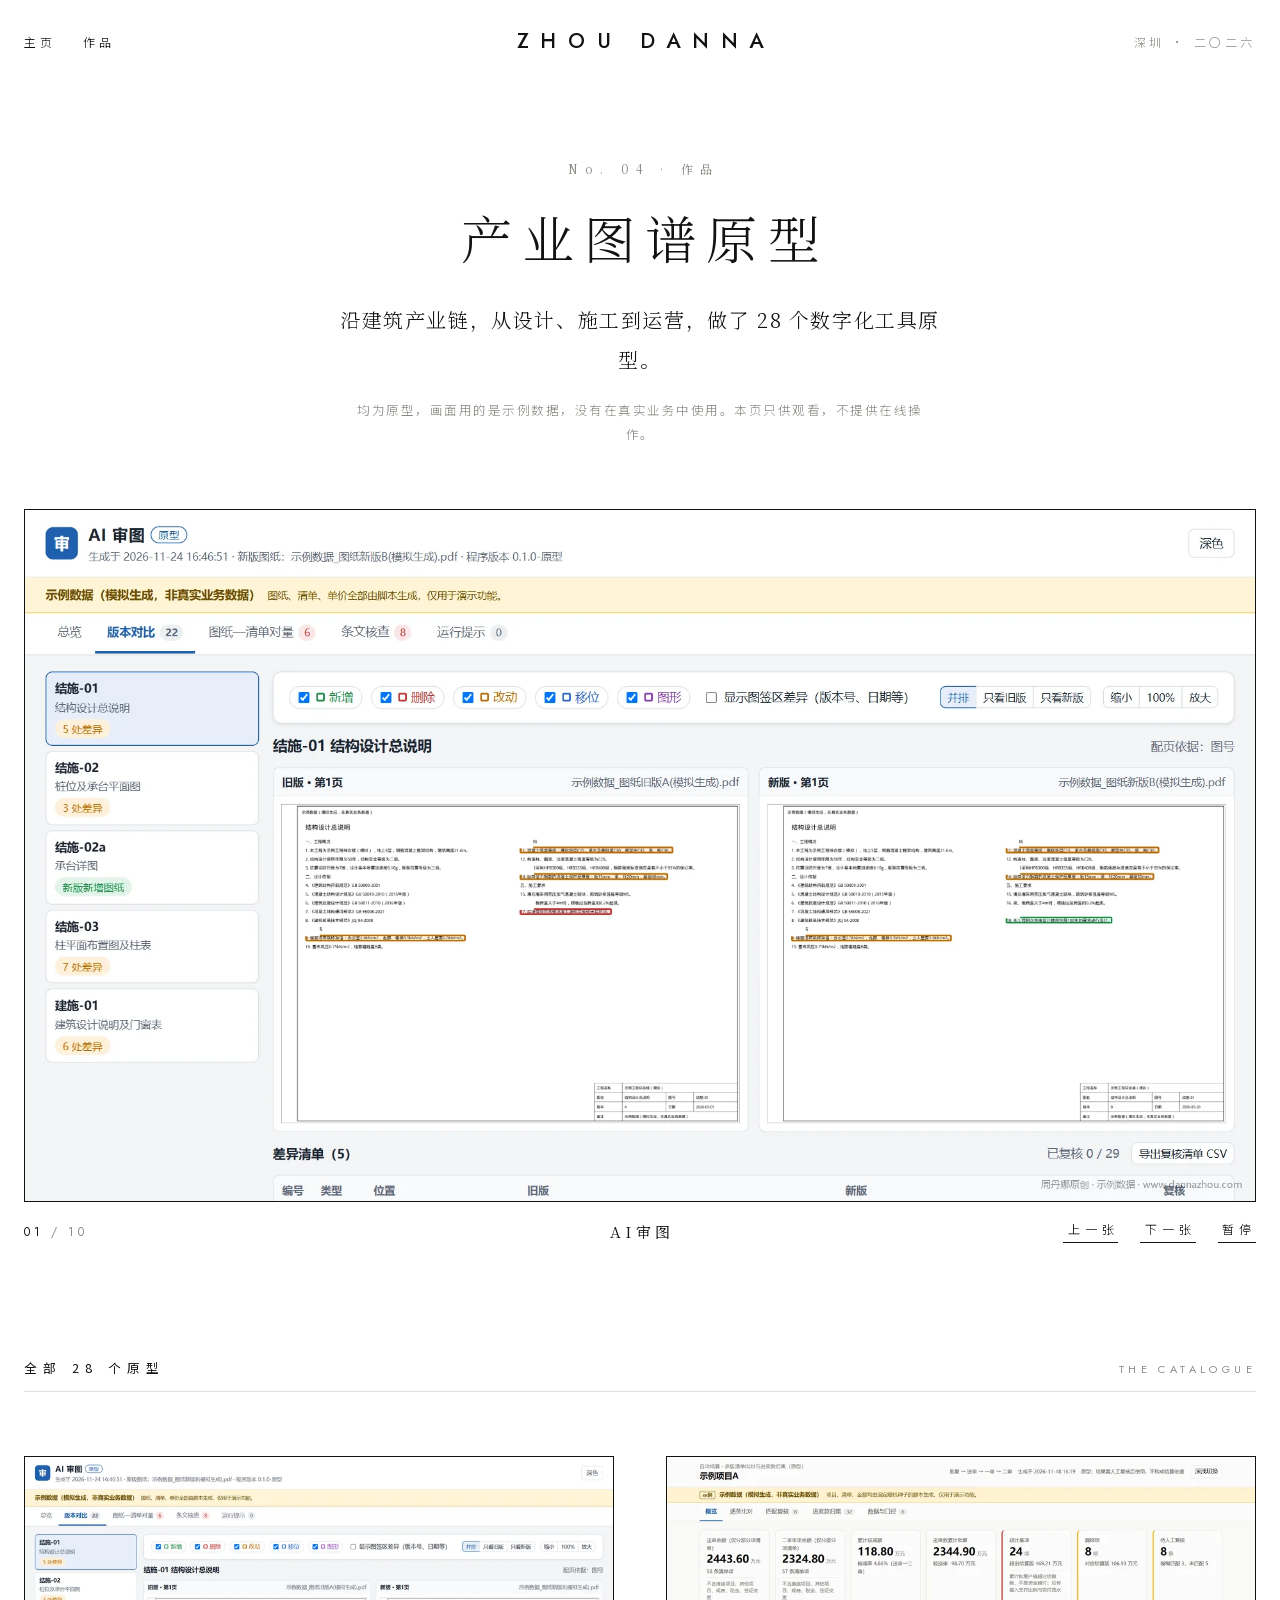
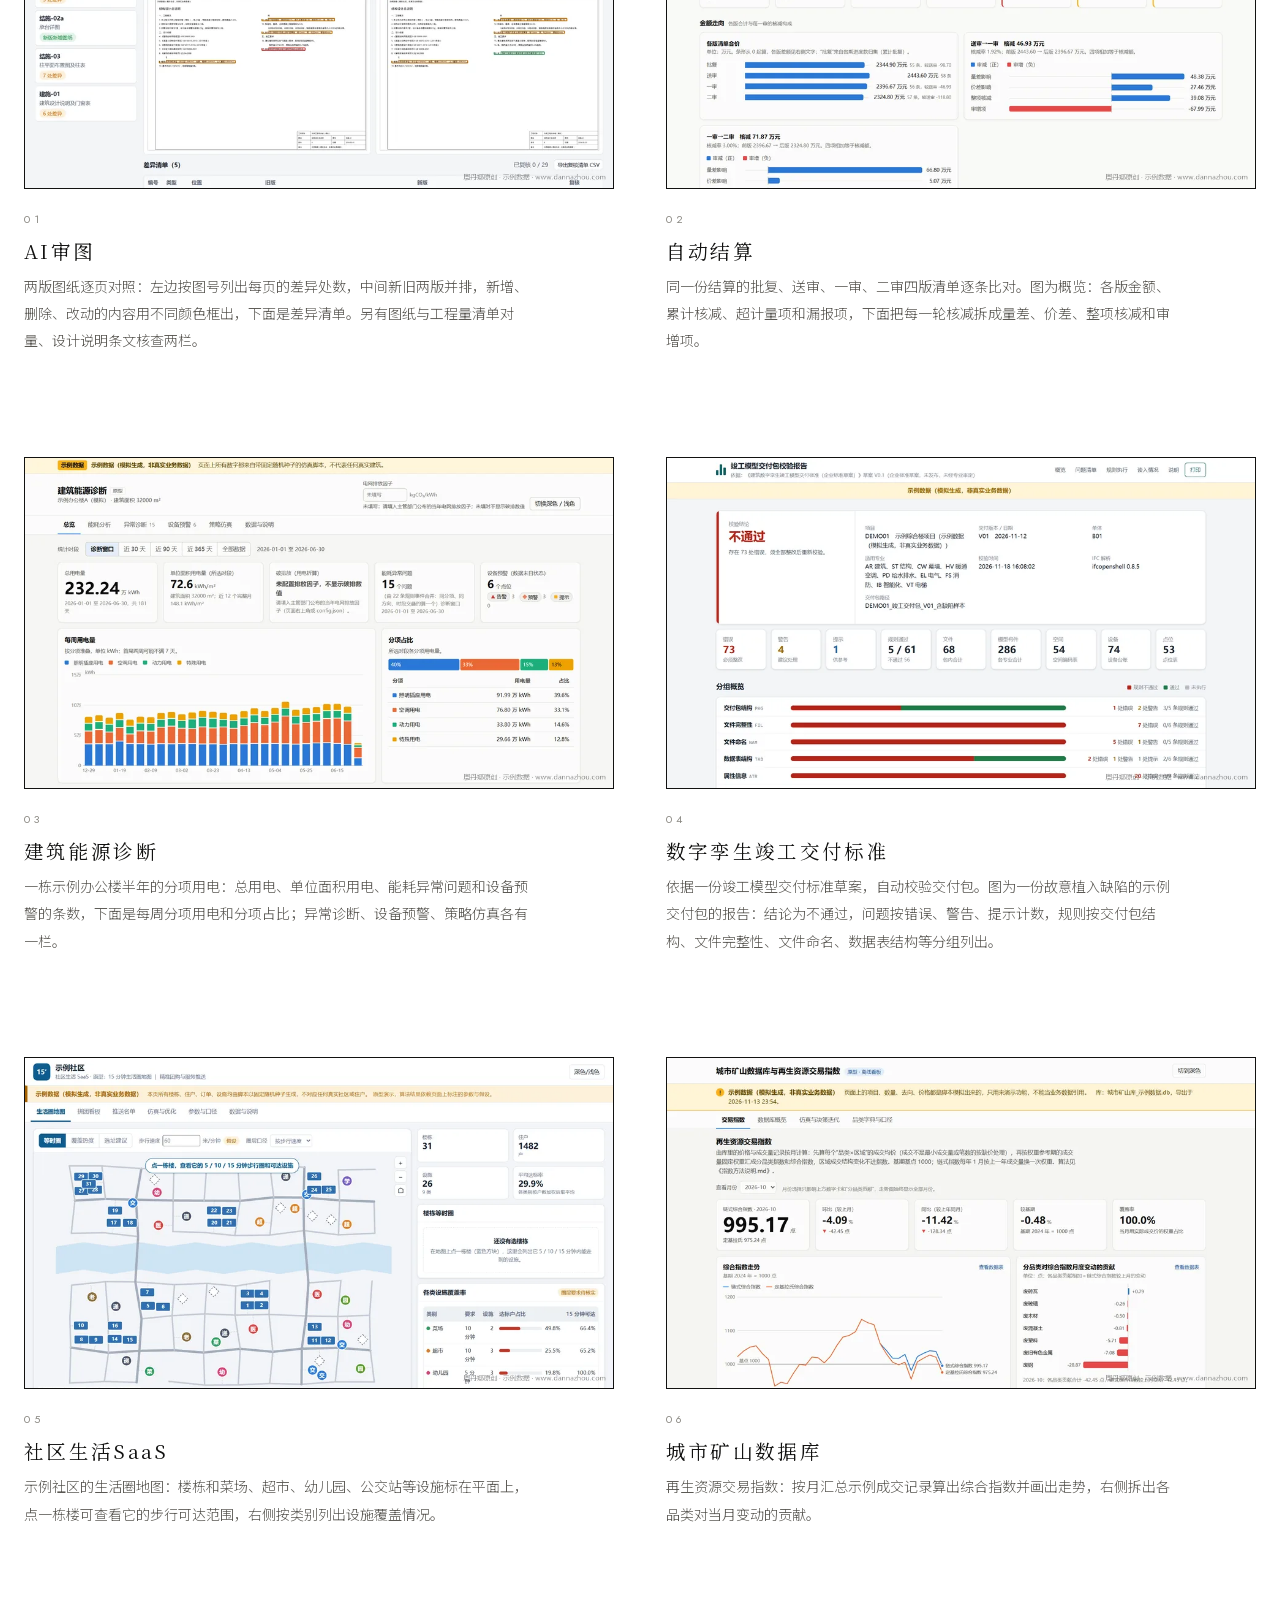
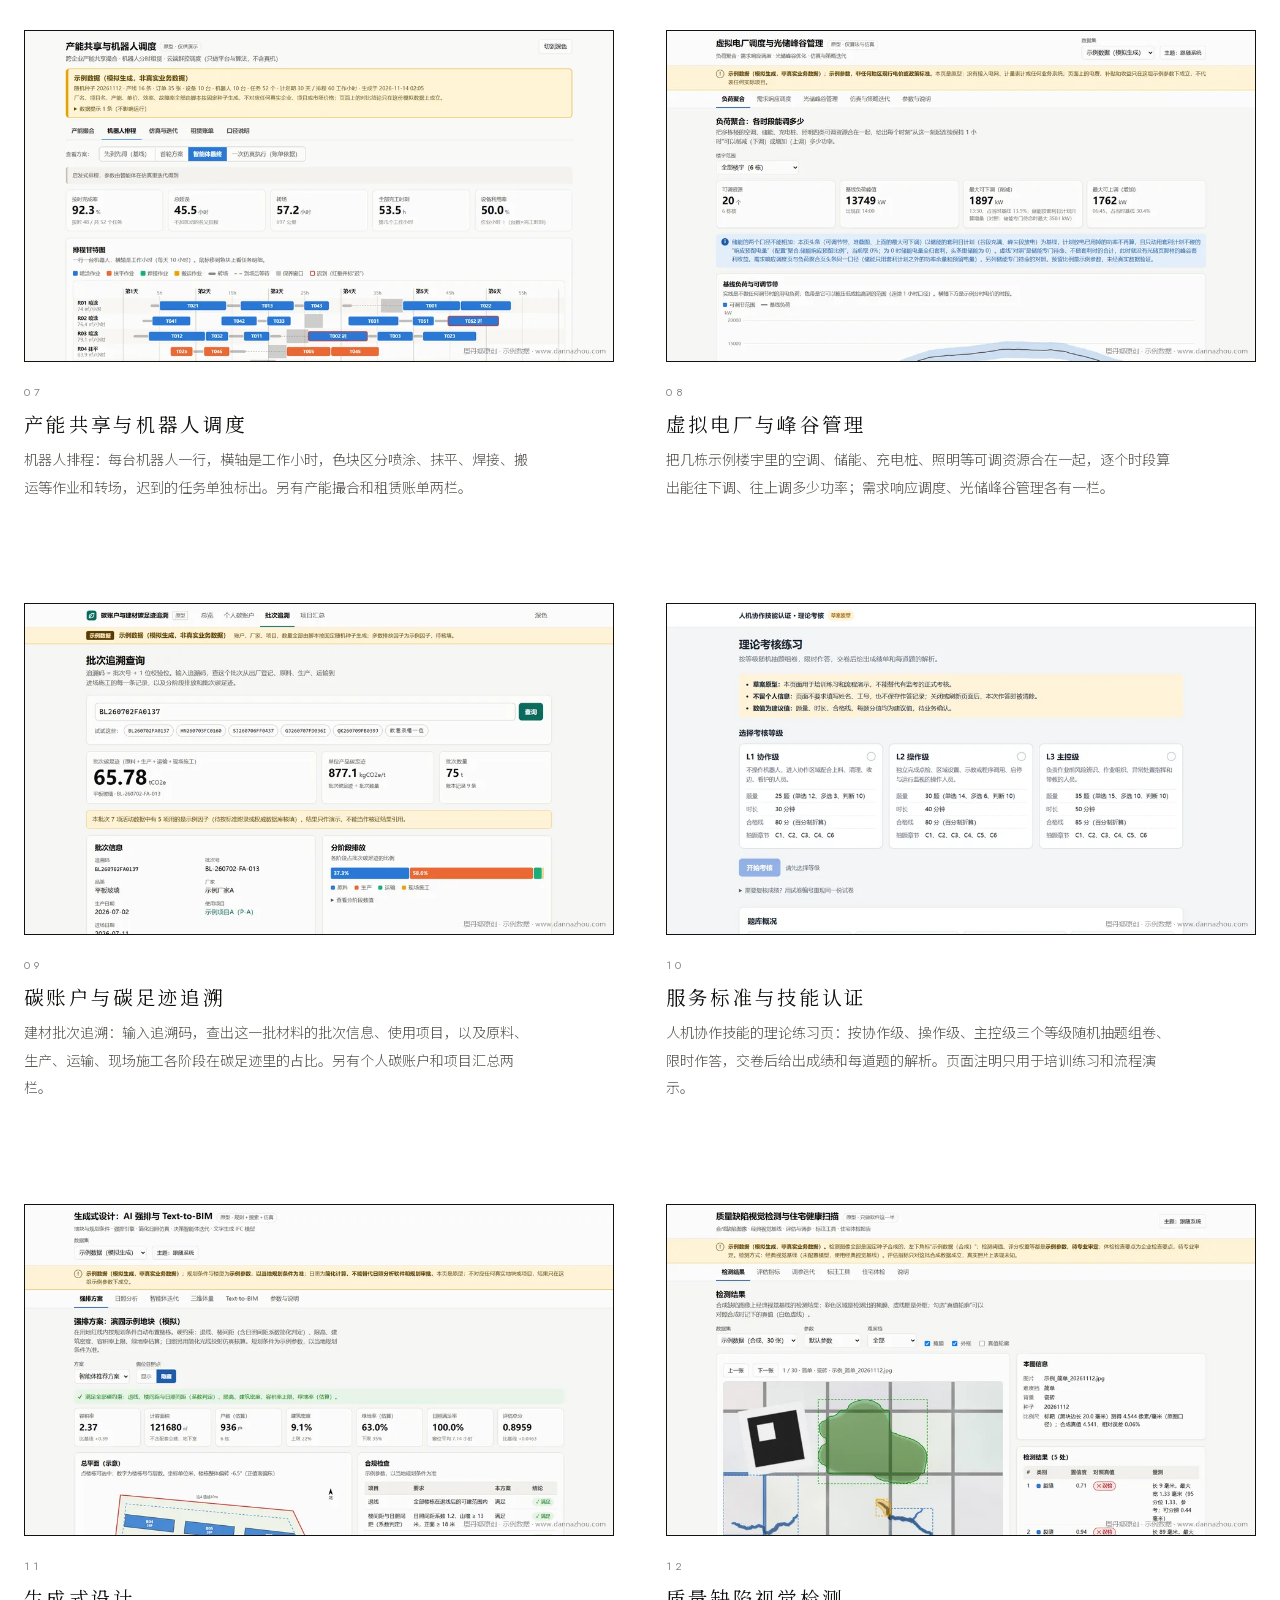
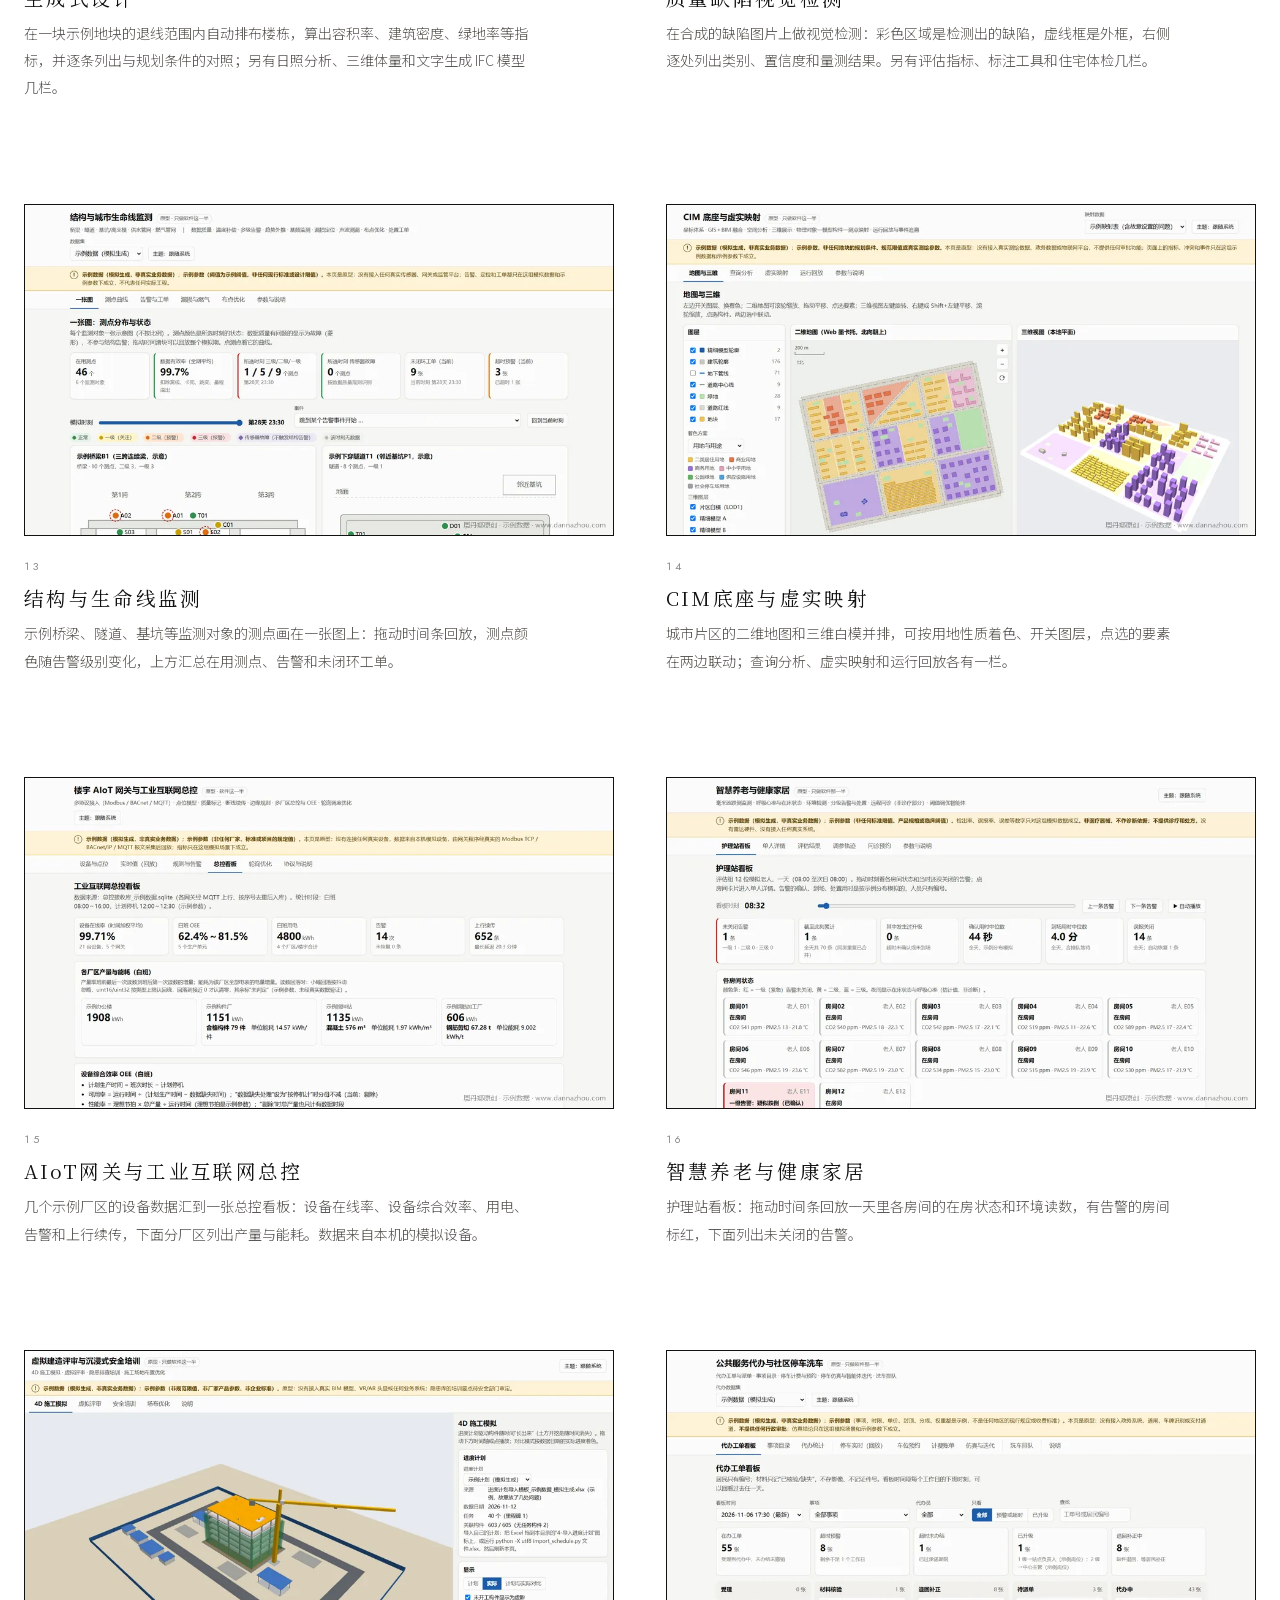
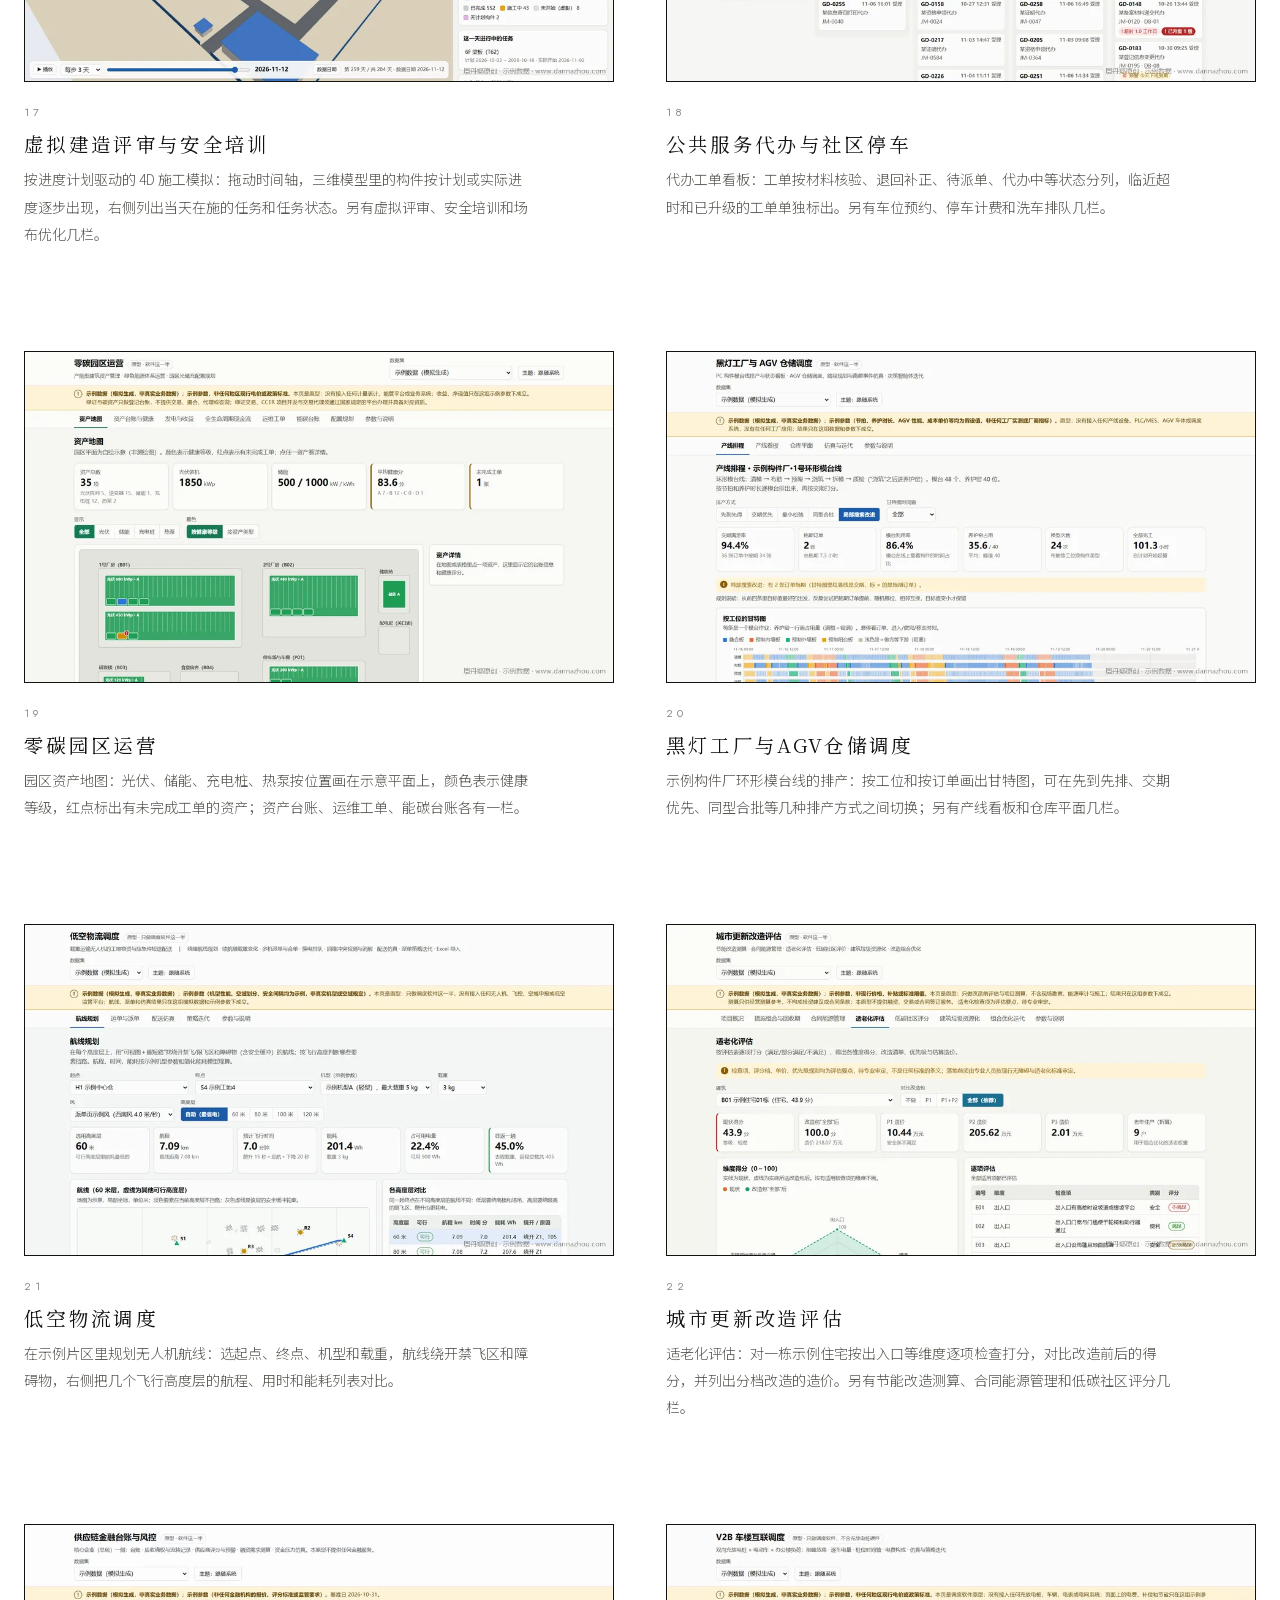
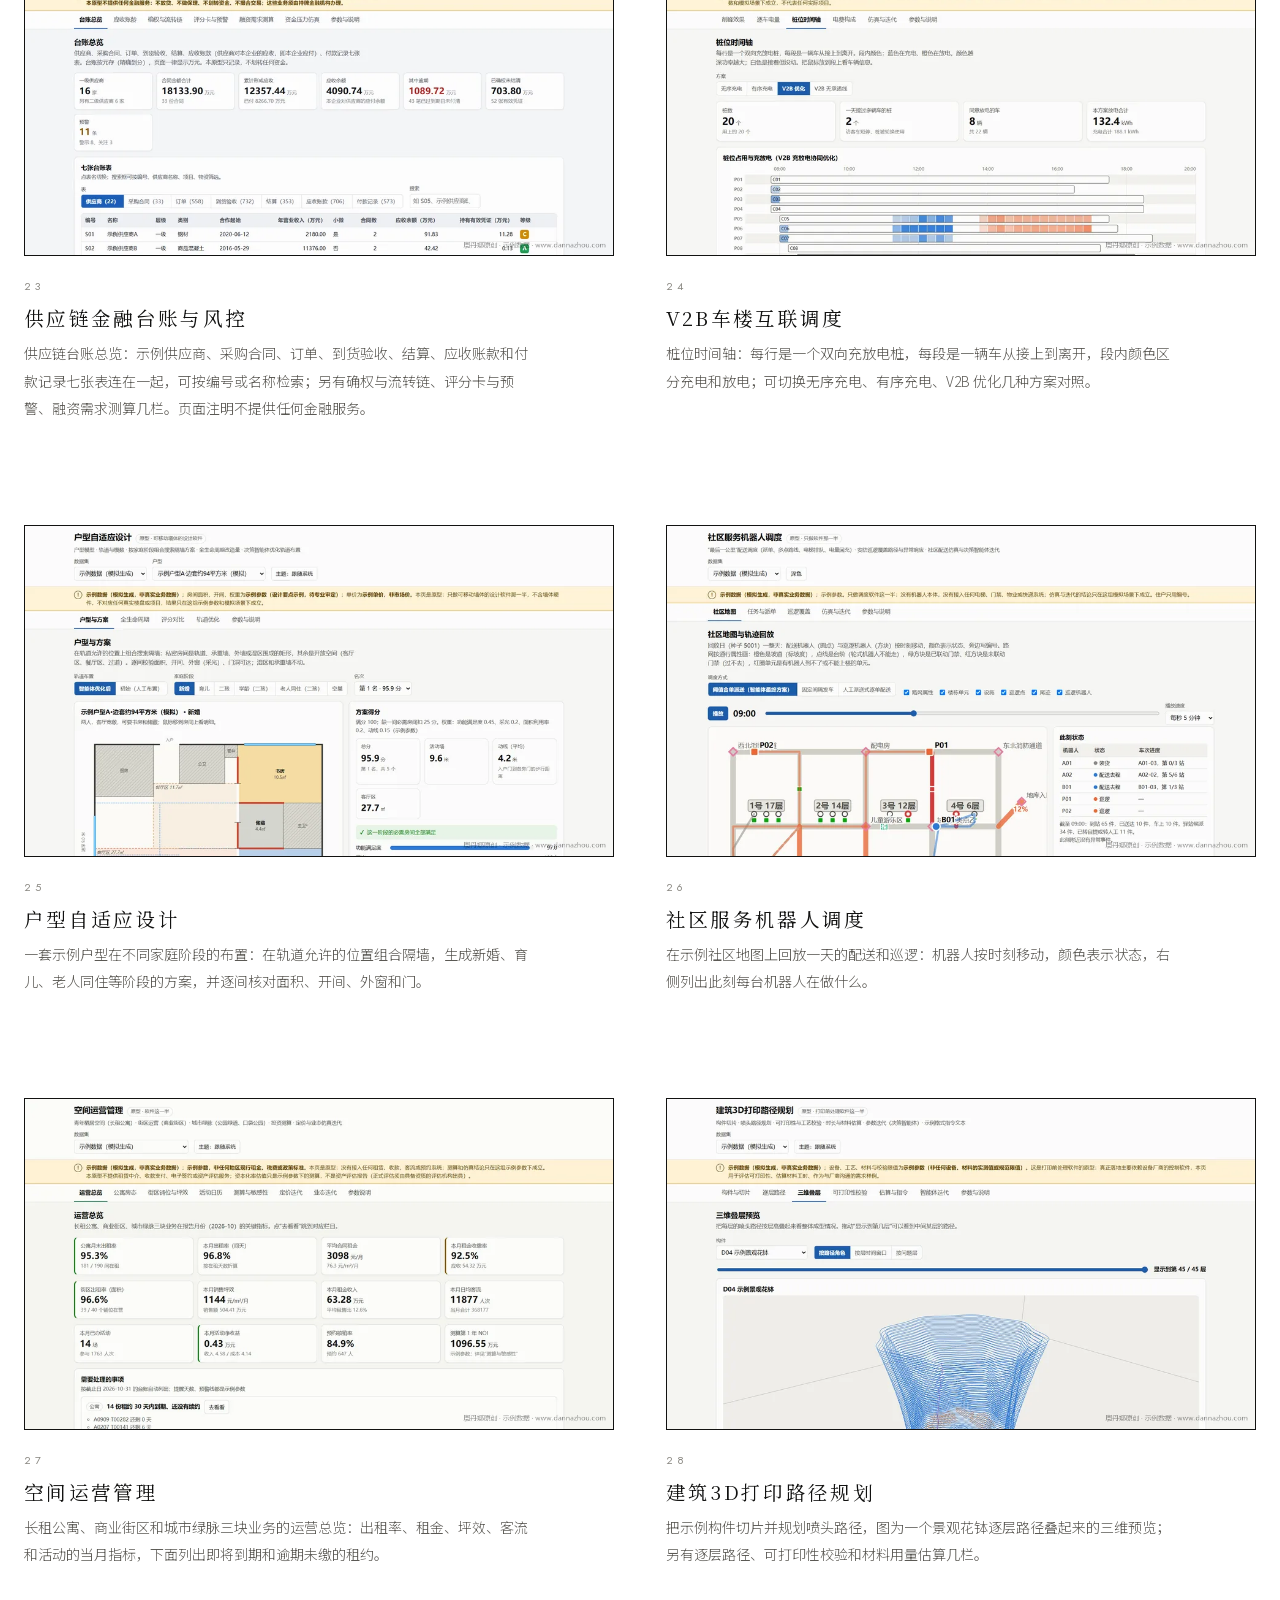
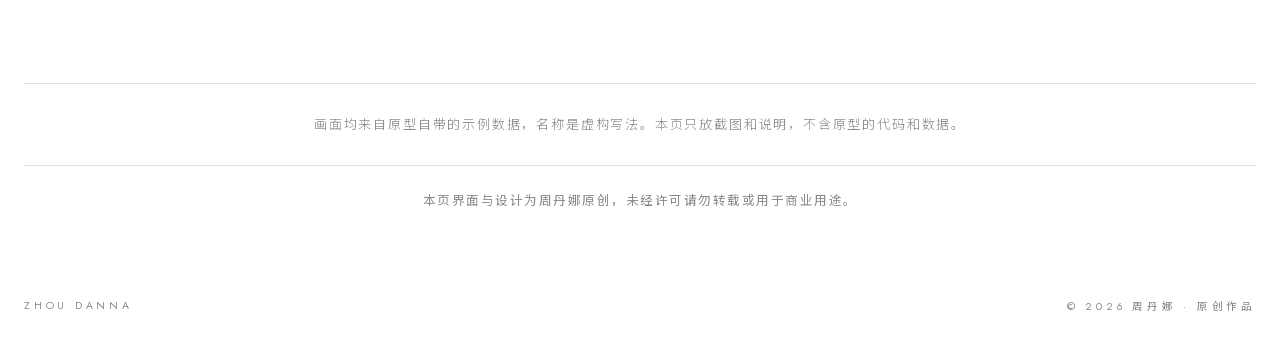
==== demo/industry-map/index.html @ 19006d00 "加入产业图谱原型作品页，主页作品区扩为四格" ====
<!doctype html>
<html lang="zh-CN">
<head>
<meta charset="utf-8">
<meta name="viewport" content="width=device-width, initial-scale=1, viewport-fit=cover">
<title>产业图谱原型 · 周丹娜</title>
<meta name="description" content="产业图谱原型作品介绍：沿建筑产业链，从设计、施工到运营，做了 28 个数字化工具原型。均为原型，画面用的是示例数据，本页只有截图与说明。">
<meta name="author" content="周丹娜">
<meta name="theme-color" content="#ffffff">
<link rel="canonical" href="https://www.dannazhou.com/demo/industry-map/">
<link rel="icon" href="../../favicon.svg" type="image/svg+xml">

<meta property="og:type" content="article">
<meta property="og:title" content="产业图谱原型 · 周丹娜">
<meta property="og:description" content="沿建筑产业链，从设计、施工到运营，做了 28 个数字化工具原型。均为原型，画面用的是示例数据。">
<meta property="og:url" content="https://www.dannazhou.com/demo/industry-map/">
<meta property="og:image" content="https://www.dannazhou.com/demo/industry-map/img/01-drawing-review-1920.webp">
<meta property="og:locale" content="zh_CN">

<!-- fonts are self-hosted subsets (../../fonts/), regenerate with tools/subset_fonts.py after editing page text -->
<link rel="stylesheet" href="../../css/base.css">
<link rel="stylesheet" href="../../css/sections.css">
<link rel="stylesheet" href="../../css/work.css">
</head>
<body>
<div class="opt b">
  <div class="b-in gut">
    <header class="b-top">
      <nav aria-label="站内导航"><a href="../../">主页</a><a href="../../#works">作品</a></nav>
      <a class="wm" href="../../" aria-label="ZHOU DANNA 返回主页">ZHOU DANNA</a>
      <span class="r">深圳 · 二〇二六</span>
    </header>

    <main>
      <div class="w-say">
        <small>No. 04 · 作品</small>
        <h1>产业图谱原型</h1>
        <p>沿建筑产业链，从设计、施工到运营，做了 28 个数字化工具原型。</p>
        <p class="w-fine">均为原型，画面用的是示例数据，没有在真实业务中使用。本页只供观看，不提供在线操作。</p>
      </div>

      <section class="w-show" aria-roledescription="轮播" aria-label="原型画面">
        <div class="w-stage">
          <img data-name="AI审图" class="on" src="img/01-drawing-review-1920.webp" srcset="img/01-drawing-review-960.webp 960w, img/01-drawing-review-1920.webp 1920w" sizes="(max-width: 1368px) calc(100vw - 48px), 1320px" width="1920" height="1080" alt="版本对比：新旧两版图纸并排，差异处用彩色框标出">
          <img data-name="自动结算" loading="lazy" src="img/02-auto-settlement-1920.webp" srcset="img/02-auto-settlement-960.webp 960w, img/02-auto-settlement-1920.webp 1920w" sizes="(max-width: 1368px) calc(100vw - 48px), 1320px" width="1920" height="1080" alt="结算概览：各版清单金额、核减与超计量、漏报项">
          <img data-name="建筑能源诊断" loading="lazy" src="img/03-energy-diagnosis-1920.webp" srcset="img/03-energy-diagnosis-960.webp 960w, img/03-energy-diagnosis-1920.webp 1920w" sizes="(max-width: 1368px) calc(100vw - 48px), 1320px" width="1920" height="1080" alt="能源诊断总览：用电指标卡、每周分项用电与分项占比">
          <img data-name="数字孪生竣工交付标准" loading="lazy" src="img/04-twin-delivery-1920.webp" srcset="img/04-twin-delivery-960.webp 960w, img/04-twin-delivery-1920.webp 1920w" sizes="(max-width: 1368px) calc(100vw - 48px), 1320px" width="1920" height="1080" alt="交付包校验报告：结论、问题计数与分组规则通过情况">
          <img data-name="虚拟电厂与峰谷管理" loading="lazy" src="img/08-virtual-power-plant-1920.webp" srcset="img/08-virtual-power-plant-960.webp 960w, img/08-virtual-power-plant-1920.webp 1920w" sizes="(max-width: 1368px) calc(100vw - 48px), 1320px" width="1920" height="1080" alt="负荷聚合：可调资源指标卡与基线负荷、可调节带曲线">
          <img data-name="结构与生命线监测" loading="lazy" src="img/13-structure-monitoring-1920.webp" srcset="img/13-structure-monitoring-960.webp 960w, img/13-structure-monitoring-1920.webp 1920w" sizes="(max-width: 1368px) calc(100vw - 48px), 1320px" width="1920" height="1080" alt="监测一张图：示例桥梁与隧道的测点状态和汇总指标">
          <img data-name="CIM底座与虚实映射" loading="lazy" src="img/14-cim-twin-1920.webp" srcset="img/14-cim-twin-960.webp 960w, img/14-cim-twin-1920.webp 1920w" sizes="(max-width: 1368px) calc(100vw - 48px), 1320px" width="1920" height="1080" alt="地图与三维：片区二维地图和三维白模并排">
          <img data-name="AIoT网关与工业互联网总控" loading="lazy" src="img/15-aiot-gateway-1920.webp" srcset="img/15-aiot-gateway-960.webp 960w, img/15-aiot-gateway-1920.webp 1920w" sizes="(max-width: 1368px) calc(100vw - 48px), 1320px" width="1920" height="1080" alt="总控看板：设备在线率、设备综合效率与各厂区产量能耗">
          <img data-name="供应链金融台账与风控" loading="lazy" src="img/23-supply-chain-finance-1920.webp" srcset="img/23-supply-chain-finance-960.webp 960w, img/23-supply-chain-finance-1920.webp 1920w" sizes="(max-width: 1368px) calc(100vw - 48px), 1320px" width="1920" height="1080" alt="台账总览：指标卡与七张台账表的供应商表">
          <img data-name="V2B车楼互联调度" loading="lazy" src="img/24-v2b-dispatch-1920.webp" srcset="img/24-v2b-dispatch-960.webp 960w, img/24-v2b-dispatch-1920.webp 1920w" sizes="(max-width: 1368px) calc(100vw - 48px), 1320px" width="1920" height="1080" alt="桩位时间轴：每个双向充放电桩一行，色段为充电与放电">
        </div>
        <div class="w-ctl">
          <span class="w-num"><b>01</b> / 10</span>
          <span class="w-name">AI审图</span>
          <span class="w-btns"><button type="button" data-act="prev">上一张</button><button type="button" data-act="next">下一张</button><button type="button" data-act="play" data-alt="继续" aria-pressed="false">暂停</button></span>
        </div>
      </section>

      <section class="w-all" aria-labelledby="all-t">
        <div class="b-h"><b id="all-t">全部 28 个原型</b><span>The Catalogue</span></div>
        <div class="w-cells">
          <article class="w-cell" id="p01">
            <figure><img loading="lazy" src="img/01-drawing-review-1920.webp" srcset="img/01-drawing-review-960.webp 960w, img/01-drawing-review-1920.webp 1920w" sizes="(max-width: 860px) calc(100vw - 48px), (max-width: 1368px) calc(50vw - 56px), 620px" width="1920" height="1080" alt="版本对比：新旧两版图纸并排，差异处用彩色框标出"></figure>
            <small>01</small><h3>AI审图</h3><p>两版图纸逐页对照：左边按图号列出每页的差异处数，中间新旧两版并排，新增、删除、改动的内容用不同颜色框出，下面是差异清单。另有图纸与工程量清单对量、设计说明条文核查两栏。</p>
          </article>
          <article class="w-cell" id="p02">
            <figure><img loading="lazy" src="img/02-auto-settlement-1920.webp" srcset="img/02-auto-settlement-960.webp 960w, img/02-auto-settlement-1920.webp 1920w" sizes="(max-width: 860px) calc(100vw - 48px), (max-width: 1368px) calc(50vw - 56px), 620px" width="1920" height="1080" alt="结算概览：各版清单金额、核减与超计量、漏报项"></figure>
            <small>02</small><h3>自动结算</h3><p>同一份结算的批复、送审、一审、二审四版清单逐条比对。图为概览：各版金额、累计核减、超计量项和漏报项，下面把每一轮核减拆成量差、价差、整项核减和审增项。</p>
          </article>
          <article class="w-cell" id="p03">
            <figure><img loading="lazy" src="img/03-energy-diagnosis-1920.webp" srcset="img/03-energy-diagnosis-960.webp 960w, img/03-energy-diagnosis-1920.webp 1920w" sizes="(max-width: 860px) calc(100vw - 48px), (max-width: 1368px) calc(50vw - 56px), 620px" width="1920" height="1080" alt="能源诊断总览：用电指标卡、每周分项用电与分项占比"></figure>
            <small>03</small><h3>建筑能源诊断</h3><p>一栋示例办公楼半年的分项用电：总用电、单位面积用电、能耗异常问题和设备预警的条数，下面是每周分项用电和分项占比；异常诊断、设备预警、策略仿真各有一栏。</p>
          </article>
          <article class="w-cell" id="p04">
            <figure><img loading="lazy" src="img/04-twin-delivery-1920.webp" srcset="img/04-twin-delivery-960.webp 960w, img/04-twin-delivery-1920.webp 1920w" sizes="(max-width: 860px) calc(100vw - 48px), (max-width: 1368px) calc(50vw - 56px), 620px" width="1920" height="1080" alt="交付包校验报告：结论、问题计数与分组规则通过情况"></figure>
            <small>04</small><h3>数字孪生竣工交付标准</h3><p>依据一份竣工模型交付标准草案，自动校验交付包。图为一份故意植入缺陷的示例交付包的报告：结论为不通过，问题按错误、警告、提示计数，规则按交付包结构、文件完整性、文件命名、数据表结构等分组列出。</p>
          </article>
          <article class="w-cell" id="p05">
            <figure><img loading="lazy" src="img/05-community-life-1920.webp" srcset="img/05-community-life-960.webp 960w, img/05-community-life-1920.webp 1920w" sizes="(max-width: 860px) calc(100vw - 48px), (max-width: 1368px) calc(50vw - 56px), 620px" width="1920" height="1080" alt="示例社区生活圈地图与各类设施覆盖表"></figure>
            <small>05</small><h3>社区生活SaaS</h3><p>示例社区的生活圈地图：楼栋和菜场、超市、幼儿园、公交站等设施标在平面上，点一栋楼可查看它的步行可达范围，右侧按类别列出设施覆盖情况。</p>
          </article>
          <article class="w-cell" id="p06">
            <figure><img loading="lazy" src="img/06-urban-mining-1920.webp" srcset="img/06-urban-mining-960.webp 960w, img/06-urban-mining-1920.webp 1920w" sizes="(max-width: 860px) calc(100vw - 48px), (max-width: 1368px) calc(50vw - 56px), 620px" width="1920" height="1080" alt="再生资源交易指数：综合指数走势与分品类贡献"></figure>
            <small>06</small><h3>城市矿山数据库</h3><p>再生资源交易指数：按月汇总示例成交记录算出综合指数并画出走势，右侧拆出各品类对当月变动的贡献。</p>
          </article>
          <article class="w-cell" id="p07">
            <figure><img loading="lazy" src="img/07-capacity-sharing-1920.webp" srcset="img/07-capacity-sharing-960.webp 960w, img/07-capacity-sharing-1920.webp 1920w" sizes="(max-width: 860px) calc(100vw - 48px), (max-width: 1368px) calc(50vw - 56px), 620px" width="1920" height="1080" alt="机器人排程甘特图：每台机器人一行，色块为各类作业"></figure>
            <small>07</small><h3>产能共享与机器人调度</h3><p>机器人排程：每台机器人一行，横轴是工作小时，色块区分喷涂、抹平、焊接、搬运等作业和转场，迟到的任务单独标出。另有产能撮合和租赁账单两栏。</p>
          </article>
          <article class="w-cell" id="p08">
            <figure><img loading="lazy" src="img/08-virtual-power-plant-1920.webp" srcset="img/08-virtual-power-plant-960.webp 960w, img/08-virtual-power-plant-1920.webp 1920w" sizes="(max-width: 860px) calc(100vw - 48px), (max-width: 1368px) calc(50vw - 56px), 620px" width="1920" height="1080" alt="负荷聚合：可调资源指标卡与基线负荷、可调节带曲线"></figure>
            <small>08</small><h3>虚拟电厂与峰谷管理</h3><p>把几栋示例楼宇里的空调、储能、充电桩、照明等可调资源合在一起，逐个时段算出能往下调、往上调多少功率；需求响应调度、光储峰谷管理各有一栏。</p>
          </article>
          <article class="w-cell" id="p09">
            <figure><img loading="lazy" src="img/09-carbon-account-1920.webp" srcset="img/09-carbon-account-960.webp 960w, img/09-carbon-account-1920.webp 1920w" sizes="(max-width: 860px) calc(100vw - 48px), (max-width: 1368px) calc(50vw - 56px), 620px" width="1920" height="1080" alt="批次追溯查询：一批建材的批次信息与分阶段排放占比"></figure>
            <small>09</small><h3>碳账户与碳足迹追溯</h3><p>建材批次追溯：输入追溯码，查出这一批材料的批次信息、使用项目，以及原料、生产、运输、现场施工各阶段在碳足迹里的占比。另有个人碳账户和项目汇总两栏。</p>
          </article>
          <article class="w-cell" id="p10">
            <figure><img loading="lazy" src="img/10-skill-certification-1920.webp" srcset="img/10-skill-certification-960.webp 960w, img/10-skill-certification-1920.webp 1920w" sizes="(max-width: 860px) calc(100vw - 48px), (max-width: 1368px) calc(50vw - 56px), 620px" width="1920" height="1080" alt="理论考核练习页：三个等级的题量、时长与合格线"></figure>
            <small>10</small><h3>服务标准与技能认证</h3><p>人机协作技能的理论练习页：按协作级、操作级、主控级三个等级随机抽题组卷、限时作答，交卷后给出成绩和每道题的解析。页面注明只用于培训练习和流程演示。</p>
          </article>
          <article class="w-cell" id="p11">
            <figure><img loading="lazy" src="img/11-generative-design-1920.webp" srcset="img/11-generative-design-960.webp 960w, img/11-generative-design-1920.webp 1920w" sizes="(max-width: 860px) calc(100vw - 48px), (max-width: 1368px) calc(50vw - 56px), 620px" width="1920" height="1080" alt="强排方案：示例地块总平面、指标卡与规划条件对照"></figure>
            <small>11</small><h3>生成式设计</h3><p>在一块示例地块的退线范围内自动排布楼栋，算出容积率、建筑密度、绿地率等指标，并逐条列出与规划条件的对照；另有日照分析、三维体量和文字生成 IFC 模型几栏。</p>
          </article>
          <article class="w-cell" id="p12">
            <figure><img loading="lazy" src="img/12-defect-detection-1920.webp" srcset="img/12-defect-detection-960.webp 960w, img/12-defect-detection-1920.webp 1920w" sizes="(max-width: 860px) calc(100vw - 48px), (max-width: 1368px) calc(50vw - 56px), 620px" width="1920" height="1080" alt="缺陷检测结果：合成图片上的检测区域与逐处量测"></figure>
            <small>12</small><h3>质量缺陷视觉检测</h3><p>在合成的缺陷图片上做视觉检测：彩色区域是检测出的缺陷，虚线框是外框，右侧逐处列出类别、置信度和量测结果。另有评估指标、标注工具和住宅体检几栏。</p>
          </article>
          <article class="w-cell" id="p13">
            <figure><img loading="lazy" src="img/13-structure-monitoring-1920.webp" srcset="img/13-structure-monitoring-960.webp 960w, img/13-structure-monitoring-1920.webp 1920w" sizes="(max-width: 860px) calc(100vw - 48px), (max-width: 1368px) calc(50vw - 56px), 620px" width="1920" height="1080" alt="监测一张图：示例桥梁与隧道的测点状态和汇总指标"></figure>
            <small>13</small><h3>结构与生命线监测</h3><p>示例桥梁、隧道、基坑等监测对象的测点画在一张图上：拖动时间条回放，测点颜色随告警级别变化，上方汇总在用测点、告警和未闭环工单。</p>
          </article>
          <article class="w-cell" id="p14">
            <figure><img loading="lazy" src="img/14-cim-twin-1920.webp" srcset="img/14-cim-twin-960.webp 960w, img/14-cim-twin-1920.webp 1920w" sizes="(max-width: 860px) calc(100vw - 48px), (max-width: 1368px) calc(50vw - 56px), 620px" width="1920" height="1080" alt="地图与三维：片区二维地图和三维白模并排"></figure>
            <small>14</small><h3>CIM底座与虚实映射</h3><p>城市片区的二维地图和三维白模并排，可按用地性质着色、开关图层，点选的要素在两边联动；查询分析、虚实映射和运行回放各有一栏。</p>
          </article>
          <article class="w-cell" id="p15">
            <figure><img loading="lazy" src="img/15-aiot-gateway-1920.webp" srcset="img/15-aiot-gateway-960.webp 960w, img/15-aiot-gateway-1920.webp 1920w" sizes="(max-width: 860px) calc(100vw - 48px), (max-width: 1368px) calc(50vw - 56px), 620px" width="1920" height="1080" alt="总控看板：设备在线率、设备综合效率与各厂区产量能耗"></figure>
            <small>15</small><h3>AIoT网关与工业互联网总控</h3><p>几个示例厂区的设备数据汇到一张总控看板：设备在线率、设备综合效率、用电、告警和上行续传，下面分厂区列出产量与能耗。数据来自本机的模拟设备。</p>
          </article>
          <article class="w-cell" id="p16">
            <figure><img loading="lazy" src="img/16-elderly-care-1920.webp" srcset="img/16-elderly-care-960.webp 960w, img/16-elderly-care-1920.webp 1920w" sizes="(max-width: 860px) calc(100vw - 48px), (max-width: 1368px) calc(50vw - 56px), 620px" width="1920" height="1080" alt="护理站看板：各房间状态卡片与时间回放条"></figure>
            <small>16</small><h3>智慧养老与健康家居</h3><p>护理站看板：拖动时间条回放一天里各房间的在房状态和环境读数，有告警的房间标红，下面列出未关闭的告警。</p>
          </article>
          <article class="w-cell" id="p17">
            <figure><img loading="lazy" src="img/17-virtual-construction-1920.webp" srcset="img/17-virtual-construction-960.webp 960w, img/17-virtual-construction-1920.webp 1920w" sizes="(max-width: 860px) calc(100vw - 48px), (max-width: 1368px) calc(50vw - 56px), 620px" width="1920" height="1080" alt="4D 施工模拟：三维模型、塔吊与进度时间轴"></figure>
            <small>17</small><h3>虚拟建造评审与安全培训</h3><p>按进度计划驱动的 4D 施工模拟：拖动时间轴，三维模型里的构件按计划或实际进度逐步出现，右侧列出当天在施的任务和任务状态。另有虚拟评审、安全培训和场布优化几栏。</p>
          </article>
          <article class="w-cell" id="p18">
            <figure><img loading="lazy" src="img/18-community-services-1920.webp" srcset="img/18-community-services-960.webp 960w, img/18-community-services-1920.webp 1920w" sizes="(max-width: 860px) calc(100vw - 48px), (max-width: 1368px) calc(50vw - 56px), 620px" width="1920" height="1080" alt="代办工单看板：按状态分列的工单卡片"></figure>
            <small>18</small><h3>公共服务代办与社区停车</h3><p>代办工单看板：工单按材料核验、退回补正、待派单、代办中等状态分列，临近超时和已升级的工单单独标出。另有车位预约、停车计费和洗车排队几栏。</p>
          </article>
          <article class="w-cell" id="p19">
            <figure><img loading="lazy" src="img/19-zero-carbon-park-1920.webp" srcset="img/19-zero-carbon-park-960.webp 960w, img/19-zero-carbon-park-1920.webp 1920w" sizes="(max-width: 860px) calc(100vw - 48px), (max-width: 1368px) calc(50vw - 56px), 620px" width="1920" height="1080" alt="园区资产地图：光伏、储能等资产按健康等级着色"></figure>
            <small>19</small><h3>零碳园区运营</h3><p>园区资产地图：光伏、储能、充电桩、热泵按位置画在示意平面上，颜色表示健康等级，红点标出有未完成工单的资产；资产台账、运维工单、能碳台账各有一栏。</p>
          </article>
          <article class="w-cell" id="p20">
            <figure><img loading="lazy" src="img/20-dark-factory-agv-1920.webp" srcset="img/20-dark-factory-agv-960.webp 960w, img/20-dark-factory-agv-1920.webp 1920w" sizes="(max-width: 860px) calc(100vw - 48px), (max-width: 1368px) calc(50vw - 56px), 620px" width="1920" height="1080" alt="产线排程：环形模台线按工位和按订单的甘特图"></figure>
            <small>20</small><h3>黑灯工厂与AGV仓储调度</h3><p>示例构件厂环形模台线的排产：按工位和按订单画出甘特图，可在先到先排、交期优先、同型合批等几种排产方式之间切换；另有产线看板和仓库平面几栏。</p>
          </article>
          <article class="w-cell" id="p21">
            <figure><img loading="lazy" src="img/21-drone-logistics-1920.webp" srcset="img/21-drone-logistics-960.webp 960w, img/21-drone-logistics-1920.webp 1920w" sizes="(max-width: 860px) calc(100vw - 48px), (max-width: 1368px) calc(50vw - 56px), 620px" width="1920" height="1080" alt="航线规划：绕开禁飞区的航线和各高度层对比"></figure>
            <small>21</small><h3>低空物流调度</h3><p>在示例片区里规划无人机航线：选起点、终点、机型和载重，航线绕开禁飞区和障碍物，右侧把几个飞行高度层的航程、用时和能耗列表对比。</p>
          </article>
          <article class="w-cell" id="p22">
            <figure><img loading="lazy" src="img/22-urban-renewal-1920.webp" srcset="img/22-urban-renewal-960.webp 960w, img/22-urban-renewal-1920.webp 1920w" sizes="(max-width: 860px) calc(100vw - 48px), (max-width: 1368px) calc(50vw - 56px), 620px" width="1920" height="1080" alt="适老化评估：维度得分图与逐项检查表"></figure>
            <small>22</small><h3>城市更新改造评估</h3><p>适老化评估：对一栋示例住宅按出入口等维度逐项检查打分，对比改造前后的得分，并列出分档改造的造价。另有节能改造测算、合同能源管理和低碳社区评分几栏。</p>
          </article>
          <article class="w-cell" id="p23">
            <figure><img loading="lazy" src="img/23-supply-chain-finance-1920.webp" srcset="img/23-supply-chain-finance-960.webp 960w, img/23-supply-chain-finance-1920.webp 1920w" sizes="(max-width: 860px) calc(100vw - 48px), (max-width: 1368px) calc(50vw - 56px), 620px" width="1920" height="1080" alt="台账总览：指标卡与七张台账表的供应商表"></figure>
            <small>23</small><h3>供应链金融台账与风控</h3><p>供应链台账总览：示例供应商、采购合同、订单、到货验收、结算、应收账款和付款记录七张表连在一起，可按编号或名称检索；另有确权与流转链、评分卡与预警、融资需求测算几栏。页面注明不提供任何金融服务。</p>
          </article>
          <article class="w-cell" id="p24">
            <figure><img loading="lazy" src="img/24-v2b-dispatch-1920.webp" srcset="img/24-v2b-dispatch-960.webp 960w, img/24-v2b-dispatch-1920.webp 1920w" sizes="(max-width: 860px) calc(100vw - 48px), (max-width: 1368px) calc(50vw - 56px), 620px" width="1920" height="1080" alt="桩位时间轴：每个双向充放电桩一行，色段为充电与放电"></figure>
            <small>24</small><h3>V2B车楼互联调度</h3><p>桩位时间轴：每行是一个双向充放电桩，每段是一辆车从接上到离开，段内颜色区分充电和放电；可切换无序充电、有序充电、V2B 优化几种方案对照。</p>
          </article>
          <article class="w-cell" id="p25">
            <figure><img loading="lazy" src="img/25-adaptive-floorplan-1920.webp" srcset="img/25-adaptive-floorplan-960.webp 960w, img/25-adaptive-floorplan-1920.webp 1920w" sizes="(max-width: 860px) calc(100vw - 48px), (max-width: 1368px) calc(50vw - 56px), 620px" width="1920" height="1080" alt="示例户型方案：平面图、方案得分与逐间校核"></figure>
            <small>25</small><h3>户型自适应设计</h3><p>一套示例户型在不同家庭阶段的布置：在轨道允许的位置组合隔墙，生成新婚、育儿、老人同住等阶段的方案，并逐间核对面积、开间、外窗和门。</p>
          </article>
          <article class="w-cell" id="p26">
            <figure><img loading="lazy" src="img/26-service-robots-1920.webp" srcset="img/26-service-robots-960.webp 960w, img/26-service-robots-1920.webp 1920w" sizes="(max-width: 860px) calc(100vw - 48px), (max-width: 1368px) calc(50vw - 56px), 620px" width="1920" height="1080" alt="社区地图与轨迹回放：配送和巡逻机器人的位置与状态"></figure>
            <small>26</small><h3>社区服务机器人调度</h3><p>在示例社区地图上回放一天的配送和巡逻：机器人按时刻移动，颜色表示状态，右侧列出此刻每台机器人在做什么。</p>
          </article>
          <article class="w-cell" id="p27">
            <figure><img loading="lazy" src="img/27-space-operations-1920.webp" srcset="img/27-space-operations-960.webp 960w, img/27-space-operations-1920.webp 1920w" sizes="(max-width: 860px) calc(100vw - 48px), (max-width: 1368px) calc(50vw - 56px), 620px" width="1920" height="1080" alt="运营总览：公寓、街区与活动的当月指标卡和待办事项"></figure>
            <small>27</small><h3>空间运营管理</h3><p>长租公寓、商业街区和城市绿脉三块业务的运营总览：出租率、租金、坪效、客流和活动的当月指标，下面列出即将到期和逾期未缴的租约。</p>
          </article>
          <article class="w-cell" id="p28">
            <figure><img loading="lazy" src="img/28-3d-printing-1920.webp" srcset="img/28-3d-printing-960.webp 960w, img/28-3d-printing-1920.webp 1920w" sizes="(max-width: 860px) calc(100vw - 48px), (max-width: 1368px) calc(50vw - 56px), 620px" width="1920" height="1080" alt="三维叠层预览：一个示例景观花钵的逐层打印路径"></figure>
            <small>28</small><h3>建筑3D打印路径规划</h3><p>把示例构件切片并规划喷头路径，图为一个景观花钵逐层路径叠起来的三维预览；另有逐层路径、可打印性校验和材料用量估算几栏。</p>
          </article>
        </div>
      </section>

      <p class="w-note">画面均来自原型自带的示例数据，名称是虚构写法。本页只放截图和说明，不含原型的代码和数据。</p>
      <p class="w-legal">本页界面与设计为周丹娜原创，未经许可请勿转载或用于商业用途。</p>
      <div class="w-end"></div>
    </main>

    <footer class="b-foot"><span>ZHOU DANNA</span><span class="cr">© 2026 周丹娜 · 原创作品</span></footer>
  </div>
</div>
<script src="../../js/player.js" defer></script>
</body>
</html>
---- css/base.css ----
/* Design tokens, self-hosted fonts, resets, header, footer, shared helpers */

/* Subsets generated by tools/subset_fonts.py from the Google Fonts sources (SIL OFL, see fonts/OFL-*.txt) */
@font-face{font-family:"Noto Serif SC";font-style:normal;font-weight:300;font-display:swap;src:url("../fonts/notoserifsc-300.woff2") format("woff2")}
@font-face{font-family:"Noto Serif SC";font-style:normal;font-weight:400;font-display:swap;src:url("../fonts/notoserifsc-400.woff2") format("woff2")}
@font-face{font-family:"Noto Sans SC";font-style:normal;font-weight:300;font-display:swap;src:url("../fonts/notosanssc-300.woff2") format("woff2")}
@font-face{font-family:"Noto Sans SC";font-style:normal;font-weight:400;font-display:swap;src:url("../fonts/notosanssc-400.woff2") format("woff2")}
@font-face{font-family:"Jost";font-style:normal;font-weight:400;font-display:swap;src:url("../fonts/jost-400.woff2") format("woff2")}
@font-face{font-family:"Jost";font-style:normal;font-weight:500;font-display:swap;src:url("../fonts/jost-500.woff2") format("woff2")}

:root{
  --futura:"Jost","Futura","Century Gothic","Microsoft YaHei",sans-serif;
  --song:"Noto Serif SC","Songti SC","STSong","SimSun",serif;
  --hei:"Noto Sans SC","PingFang SC","Microsoft YaHei",sans-serif;
  color-scheme:light;
}
*,*::before,*::after{box-sizing:border-box}
html{-webkit-text-size-adjust:100%;text-size-adjust:100%}
body{margin:0;background:#ffffff;color:#121211;font-family:var(--hei);font-size:15px}

/* zero-specificity resets so each block keeps its own margins */
:where(.opt) :where(h1,h2,h3,h4,p,ul,ol,dl,dd,figure){margin:0}
:where(.opt) :where(ul,ol){list-style:none;padding:0}
:where(.opt) a{color:inherit;text-decoration:none}
:where(.opt) a:focus-visible{outline:1px solid currentColor;outline-offset:4px}

.gut{padding-left:max(24px,env(safe-area-inset-left,0px));padding-right:max(24px,env(safe-area-inset-right,0px))}
.art{display:block;width:100%;height:100%;object-fit:cover}

/* page frame */
.b{--ink:#121211;--dim:#8b8983;--hair:#e3e1dc;--green:#22332b;--ivory:#ece6da;min-height:100vh;background:#ffffff;color:var(--ink)}
.b-in{max-width:1320px;margin:0 auto}

/* header */
.b-top{display:grid;grid-template-columns:1fr auto 1fr;align-items:center;padding:26px 0 24px;font-weight:300;font-size:12px;letter-spacing:.3em}
.b-top nav{display:flex;gap:28px}
.b-top .wm{font:500 21px var(--futura);letter-spacing:.56em;padding-left:.56em}
.b-top .r{text-align:right;color:var(--dim)}

/* footer */
.b-foot{display:flex;justify-content:space-between;gap:16px;padding:22px 0 40px;font:400 10.5px var(--futura);letter-spacing:.36em;color:var(--dim)}
---- css/sections.css ----
/* Hero, statement, collection, business strip, responsive */

/* hero */
.b-hero{display:grid;grid-template-columns:1fr 1fr;gap:6px;height:clamp(430px,66vh,660px)}
.b-hero figure{position:relative;overflow:hidden;min-width:0}
.art-stair{object-position:center bottom}
.art-net{object-position:center 45%}
.b-plate{background:var(--green);color:var(--ivory);display:flex;flex-direction:column;align-items:center;justify-content:space-between;padding:40px 24px}
.b-plate::before{content:"";position:absolute;inset:18px;border:1px solid rgba(236,230,218,.28);pointer-events:none}
.b-plate small{font:400 11px var(--futura);letter-spacing:.44em;text-transform:uppercase}
.b-plate small.zh{font-family:var(--hei);font-weight:300;letter-spacing:.6em;padding-left:.6em}
.b-plate h1{writing-mode:vertical-rl;font-family:var(--song);font-weight:300;font-size:clamp(46px,5.6vw,80px);letter-spacing:.46em;padding-top:.46em}

/* statement */
.b-say{text-align:center;padding:clamp(48px,6vw,86px) 0 clamp(44px,5.4vw,76px)}
.b-say small{font-family:var(--song);font-size:12px;letter-spacing:.6em;color:var(--dim)}
.b-say p{font-family:var(--song);font-weight:300;font-size:clamp(20px,2.1vw,27px);line-height:2;letter-spacing:.14em;margin-top:18px}
.b-say a{display:inline-block;margin-top:26px;font-size:12px;letter-spacing:.4em;padding:0 0 7px .4em;border-bottom:1px solid var(--ink)}

/* collection */
.b-h{display:flex;justify-content:space-between;align-items:baseline;padding-bottom:14px;border-bottom:1px solid var(--hair);font:400 11px var(--futura);letter-spacing:.4em;text-transform:uppercase;color:var(--dim)}
.b-h b{font-family:var(--hei);font-weight:400;font-size:12.5px;letter-spacing:.5em;color:var(--ink)}
.b-col{display:grid;grid-template-columns:repeat(2,minmax(0,1fr));gap:clamp(14px,2.6vw,36px);margin-top:26px}
.b-col figure{aspect-ratio:5/6;overflow:hidden}
.b-col small{display:block;font:400 11px var(--futura);letter-spacing:.36em;color:var(--dim);margin-top:18px}
.b-col h3{font-family:var(--song);font-weight:400;font-size:19px;letter-spacing:.2em;margin-top:8px}
.b-col p{font-weight:300;font-size:13.5px;line-height:1.9;color:#5b5954;margin-top:6px}
.b-col a{display:inline-block;margin-top:12px;font-size:12px;letter-spacing:.4em;padding:0 0 5px .4em;border-bottom:1px solid var(--ink)}

/* business strip */
.b-biz{display:flex;flex-wrap:wrap;justify-content:space-between;gap:10px 24px;margin-top:clamp(48px,6vw,84px);padding:22px 0;border-top:1px solid var(--hair);border-bottom:1px solid var(--hair);font-family:var(--song);font-size:14.5px;letter-spacing:.4em}

/* contact */
.b-contact{text-align:center;padding:clamp(48px,6vw,86px) 0 clamp(40px,5vw,70px)}
.b-contact small{display:block;font-family:var(--song);font-size:12px;letter-spacing:.6em;padding-left:.6em;color:var(--dim)}
.b-contact a{display:inline-block;margin-top:20px;font:400 clamp(17px,1.9vw,23px) var(--futura);letter-spacing:.14em;padding:0 0 8px .14em;border-bottom:1px solid var(--ink);overflow-wrap:anywhere}
.b-contact .sub{display:block;width:max-content;margin:24px auto 0;padding:0 0 6px .4em;font-size:11px;letter-spacing:.4em;text-transform:uppercase;color:var(--dim);border-bottom-color:var(--hair)}
.b-contact .sub:hover{color:var(--ink);border-bottom-color:var(--ink)}

/* collection columns: four on wide screens, two in between, one on phones */
@media (min-width:1100px){.b-col{grid-template-columns:repeat(4,minmax(0,1fr))}}
@media (max-width:559px){.b-col{grid-template-columns:1fr}.b-col figure{aspect-ratio:4/3}}

@media (max-width:860px){
  .b-top{grid-template-columns:1fr;justify-items:center;gap:14px}.b-top nav,.b-top .r{display:none}
  .b-hero{grid-template-columns:1fr;height:auto}.b-hero figure{aspect-ratio:4/5}
  .b-biz{justify-content:flex-start;letter-spacing:.24em}
}
---- css/work.css ----
/* Work pages (demo/platform/, demo/industry-map/): title, slideshow, per-shot notes, catalogue grid. Reuses tokens and frame from base.css. */

/* header links (the main page header has plain spans) */
.b-top a.wm{justify-self:center}

/* title */
.w-say{text-align:center;padding:clamp(48px,6vw,86px) 0 clamp(40px,5vw,70px)}
.w-say small{font-family:var(--song);font-size:12px;letter-spacing:.6em;padding-left:.6em;color:var(--dim)}
.w-say h1{font-family:var(--song);font-weight:300;font-size:clamp(30px,4vw,54px);letter-spacing:.2em;padding-left:.2em;margin-top:22px}
.w-say p{font-family:var(--song);font-weight:300;font-size:clamp(18px,1.6vw,20px);line-height:2;letter-spacing:.08em;max-width:30em;margin:26px auto 0}
.w-say .w-fine{font-family:var(--hei);font-size:12.5px;line-height:1.9;letter-spacing:.12em;color:var(--dim);max-width:46em;margin-top:18px}

/* slideshow */
.w-show{margin:0}
.w-stage{position:relative;aspect-ratio:16/9;border:1px solid var(--ink);background:#0b0d12;overflow:hidden}
.w-stage img{position:absolute;inset:0;width:100%;height:100%;object-fit:cover;opacity:0;transition:opacity 1.2s ease}
.w-stage img.on{opacity:1}
.w-ctl{display:grid;grid-template-columns:1fr auto 1fr;align-items:center;gap:16px;padding:18px 0 0}
.w-num{font:400 12px var(--futura);letter-spacing:.3em;color:var(--dim)}
.w-num b{font-weight:400;color:var(--ink)}
.w-name{font-family:var(--song);font-size:15px;letter-spacing:.3em;padding-left:.3em;text-align:center}
.w-btns{display:flex;justify-content:flex-end;gap:22px;visibility:hidden}
.js .w-btns{visibility:visible}
.w-btns button{appearance:none;background:none;border:0;border-bottom:1px solid var(--ink);border-radius:0;margin:0;padding:0 0 5px .4em;color:inherit;font:300 12px var(--hei);letter-spacing:.4em;cursor:pointer}
.w-btns button:hover{border-bottom-color:var(--dim)}
.w-btns button:focus-visible{outline:1px solid currentColor;outline-offset:4px}

/* per-shot notes */
.w-list{margin-top:clamp(72px,9vw,128px);border-top:1px solid var(--hair);padding-top:clamp(56px,7vw,96px)}
.w-item + .w-item{margin-top:clamp(64px,8vw,112px)}
.w-item figure{border:1px solid var(--ink);background:#0b0d12;aspect-ratio:16/9;overflow:hidden}
.w-item figure img{display:block;width:100%;height:100%;object-fit:cover}
.w-cap{display:grid;grid-template-columns:1fr 2fr;gap:24px clamp(24px,4vw,64px);margin-top:26px}
.w-cap small{display:block;font:400 11px var(--futura);letter-spacing:.36em;color:var(--dim)}
.w-cap h2{font-family:var(--song);font-weight:400;font-size:22px;letter-spacing:.14em;margin-top:10px}
.w-cap p{font-weight:300;font-size:14.5px;line-height:2;color:#5b5954;max-width:34em}

/* data note */
.w-note{text-align:center;margin-top:clamp(72px,9vw,128px);padding:28px 0;border-top:1px solid var(--hair);border-bottom:1px solid var(--hair);font-weight:300;font-size:13px;line-height:1.9;letter-spacing:.14em;color:var(--dim)}
.w-legal{text-align:center;margin-top:22px;font-size:12.5px;line-height:1.9;letter-spacing:.12em;color:var(--dim)}
.b-foot .cr{font-family:"Jost","Noto Sans SC",sans-serif}

/* catalogue grid (demo/industry-map/): every prototype as picture + number + name + note, two columns */
.w-all{margin-top:clamp(72px,9vw,128px)}
.w-cells{display:grid;grid-template-columns:repeat(2,minmax(0,1fr));gap:clamp(64px,8vw,112px) clamp(28px,4vw,64px);margin-top:clamp(40px,5vw,64px)}
.w-cell figure{border:1px solid var(--ink);background:#f4f3f0;aspect-ratio:16/9;overflow:hidden}
.w-cell figure img{display:block;width:100%;height:100%;object-fit:cover}
.w-cell small{display:block;font:400 11px var(--futura);letter-spacing:.36em;color:var(--dim);margin-top:22px}
.w-cell h3{font-family:var(--song);font-weight:400;font-size:19.5px;letter-spacing:.12em;margin-top:10px}
.w-cell p{font-weight:300;font-size:14px;line-height:1.95;color:#5b5954;margin-top:8px;max-width:36em}
.w-end{height:clamp(40px,5vw,70px)}

@media (max-width:860px){
  .w-ctl{grid-template-columns:auto 1fr;row-gap:14px}
  .w-name{text-align:right;padding-left:0}
  .w-btns{grid-column:1 / -1;justify-content:space-between}
  .w-cap{grid-template-columns:1fr;row-gap:12px;margin-top:20px}
  .w-cells{grid-template-columns:1fr}
}

@media (prefers-reduced-motion:reduce){
  .w-stage img{transition:none}
}
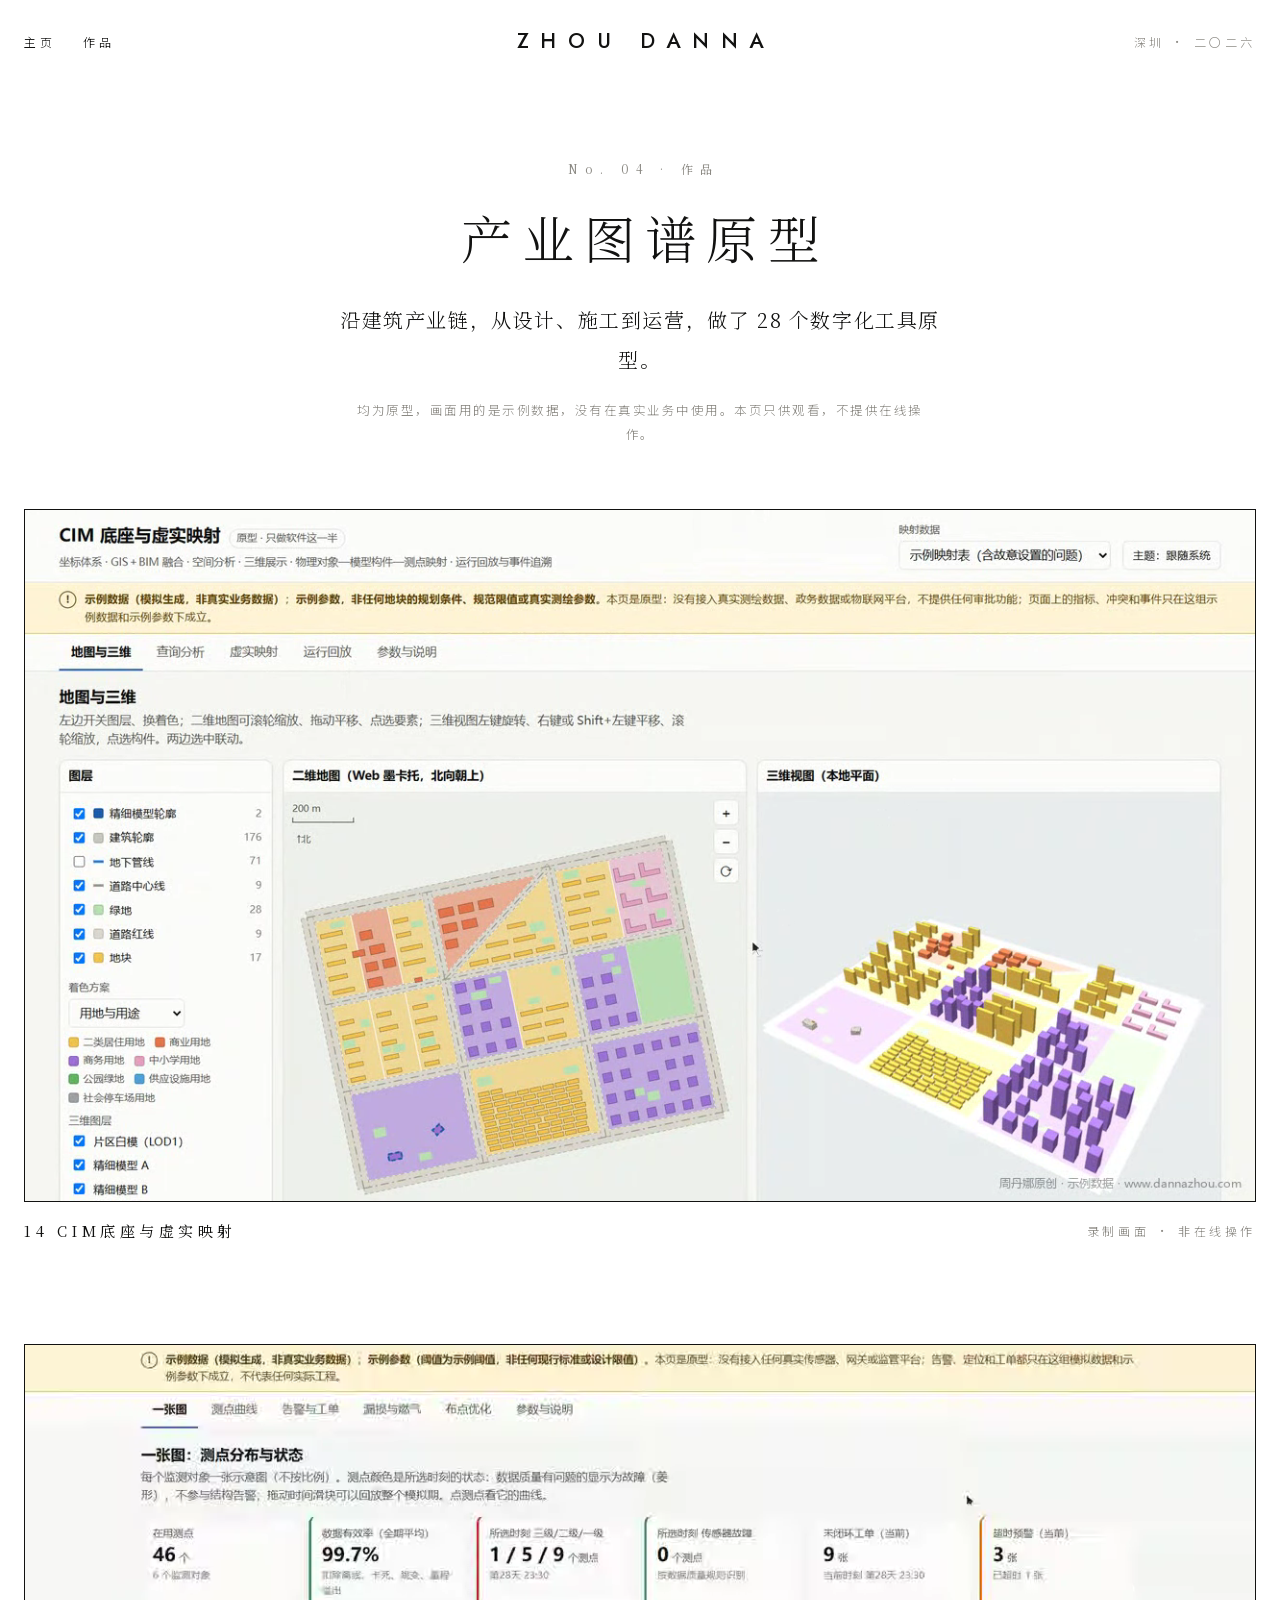
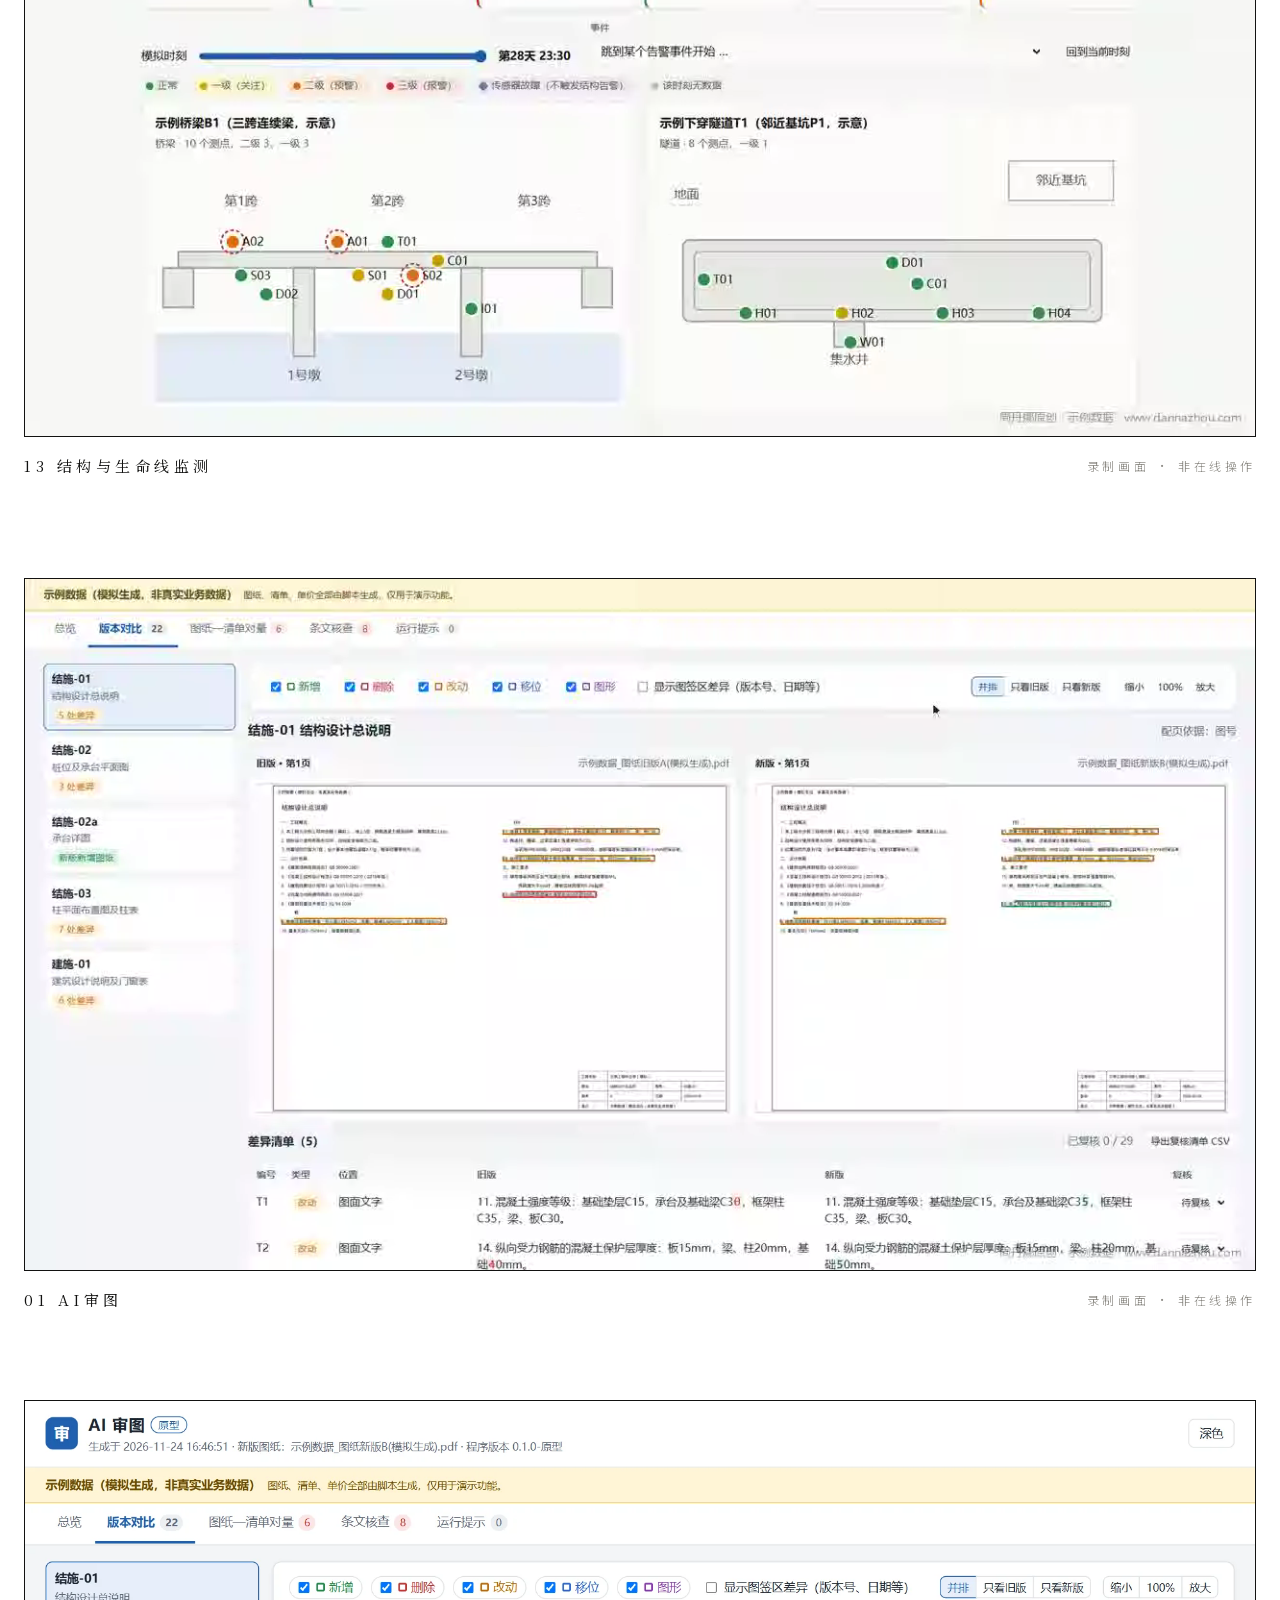
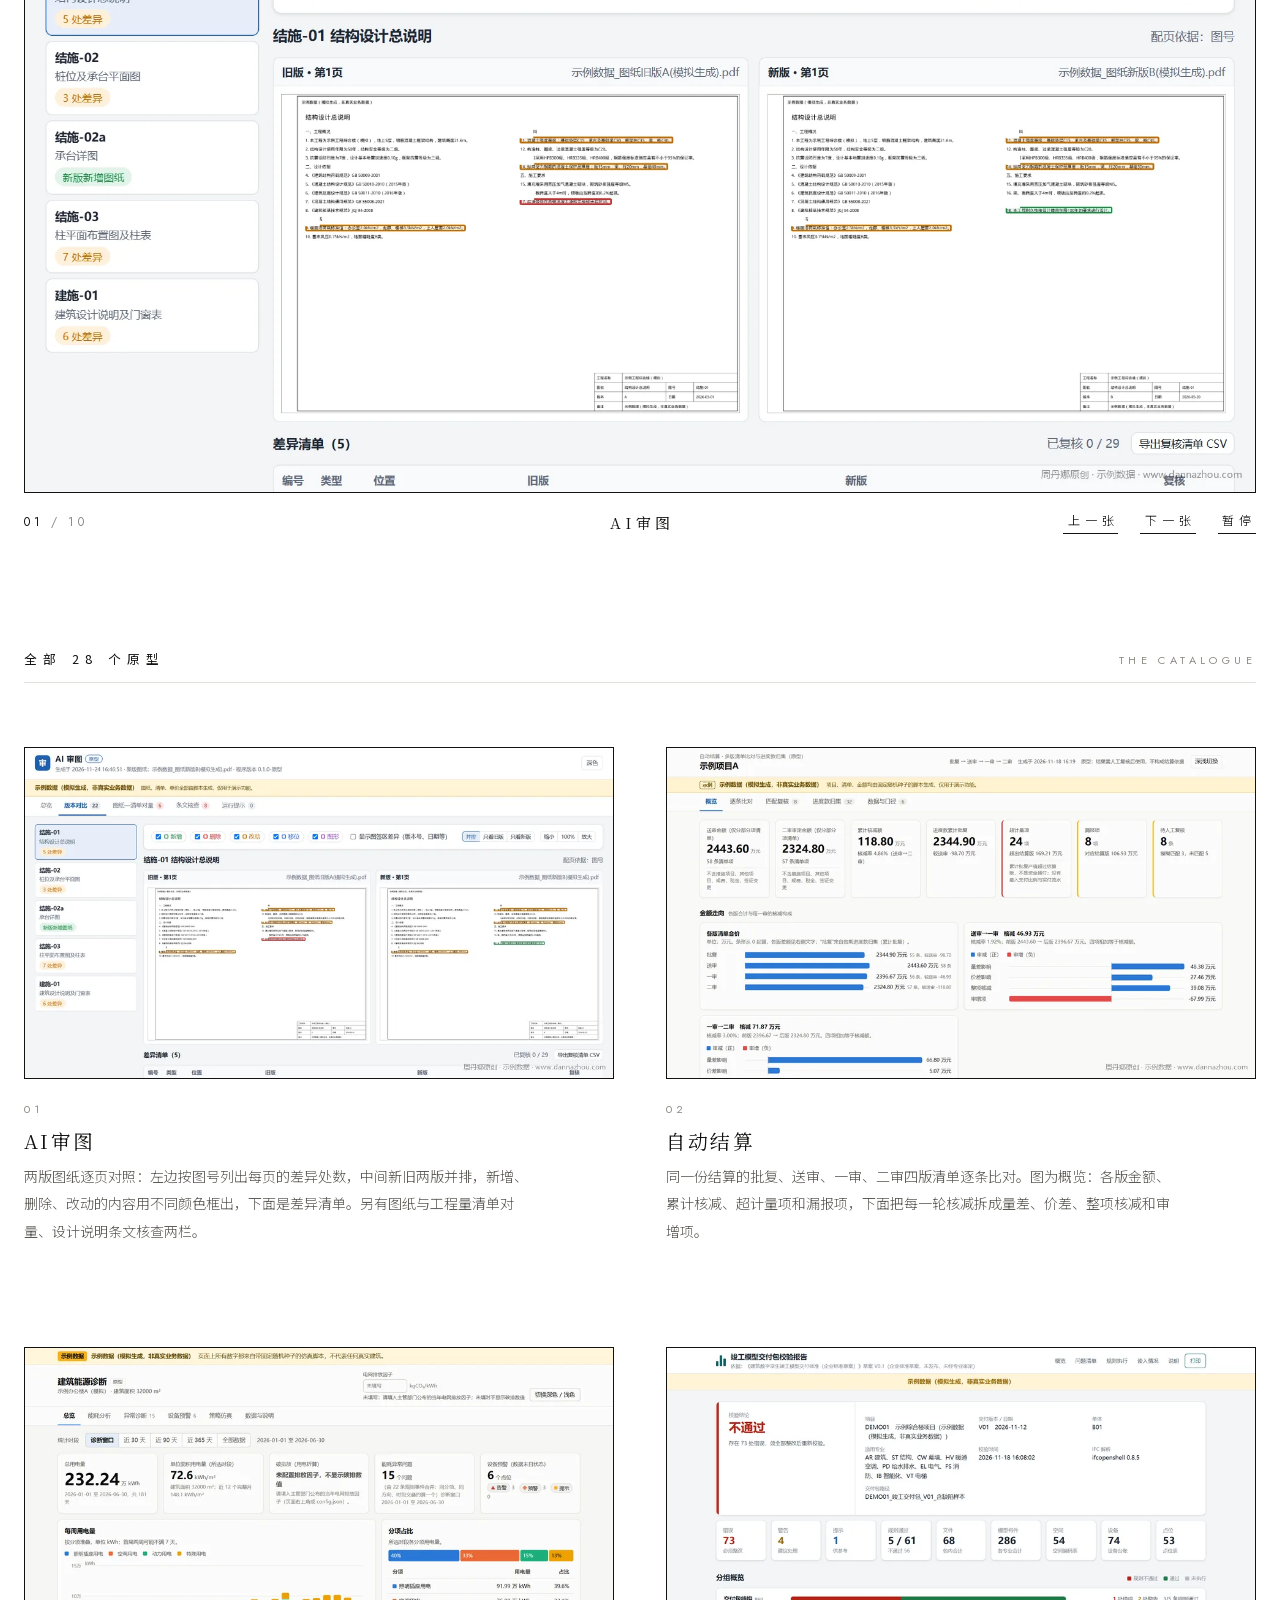
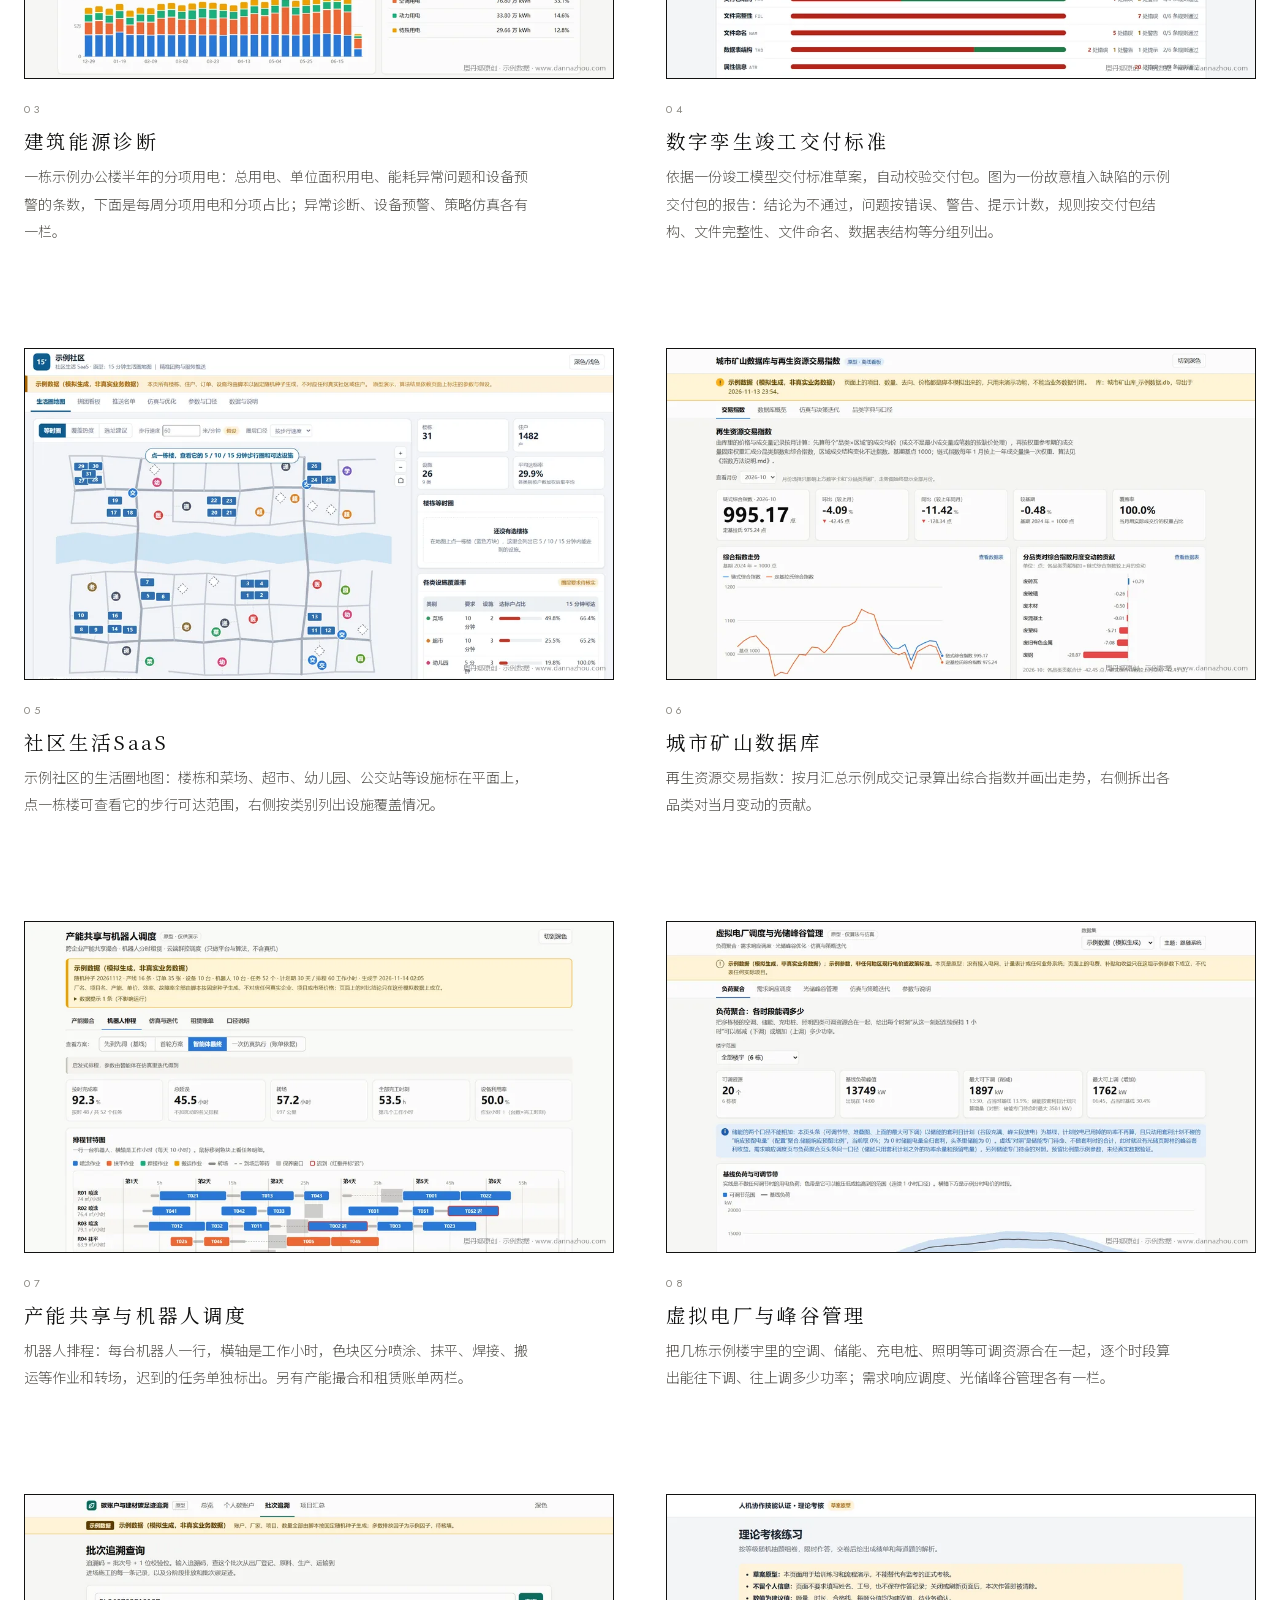
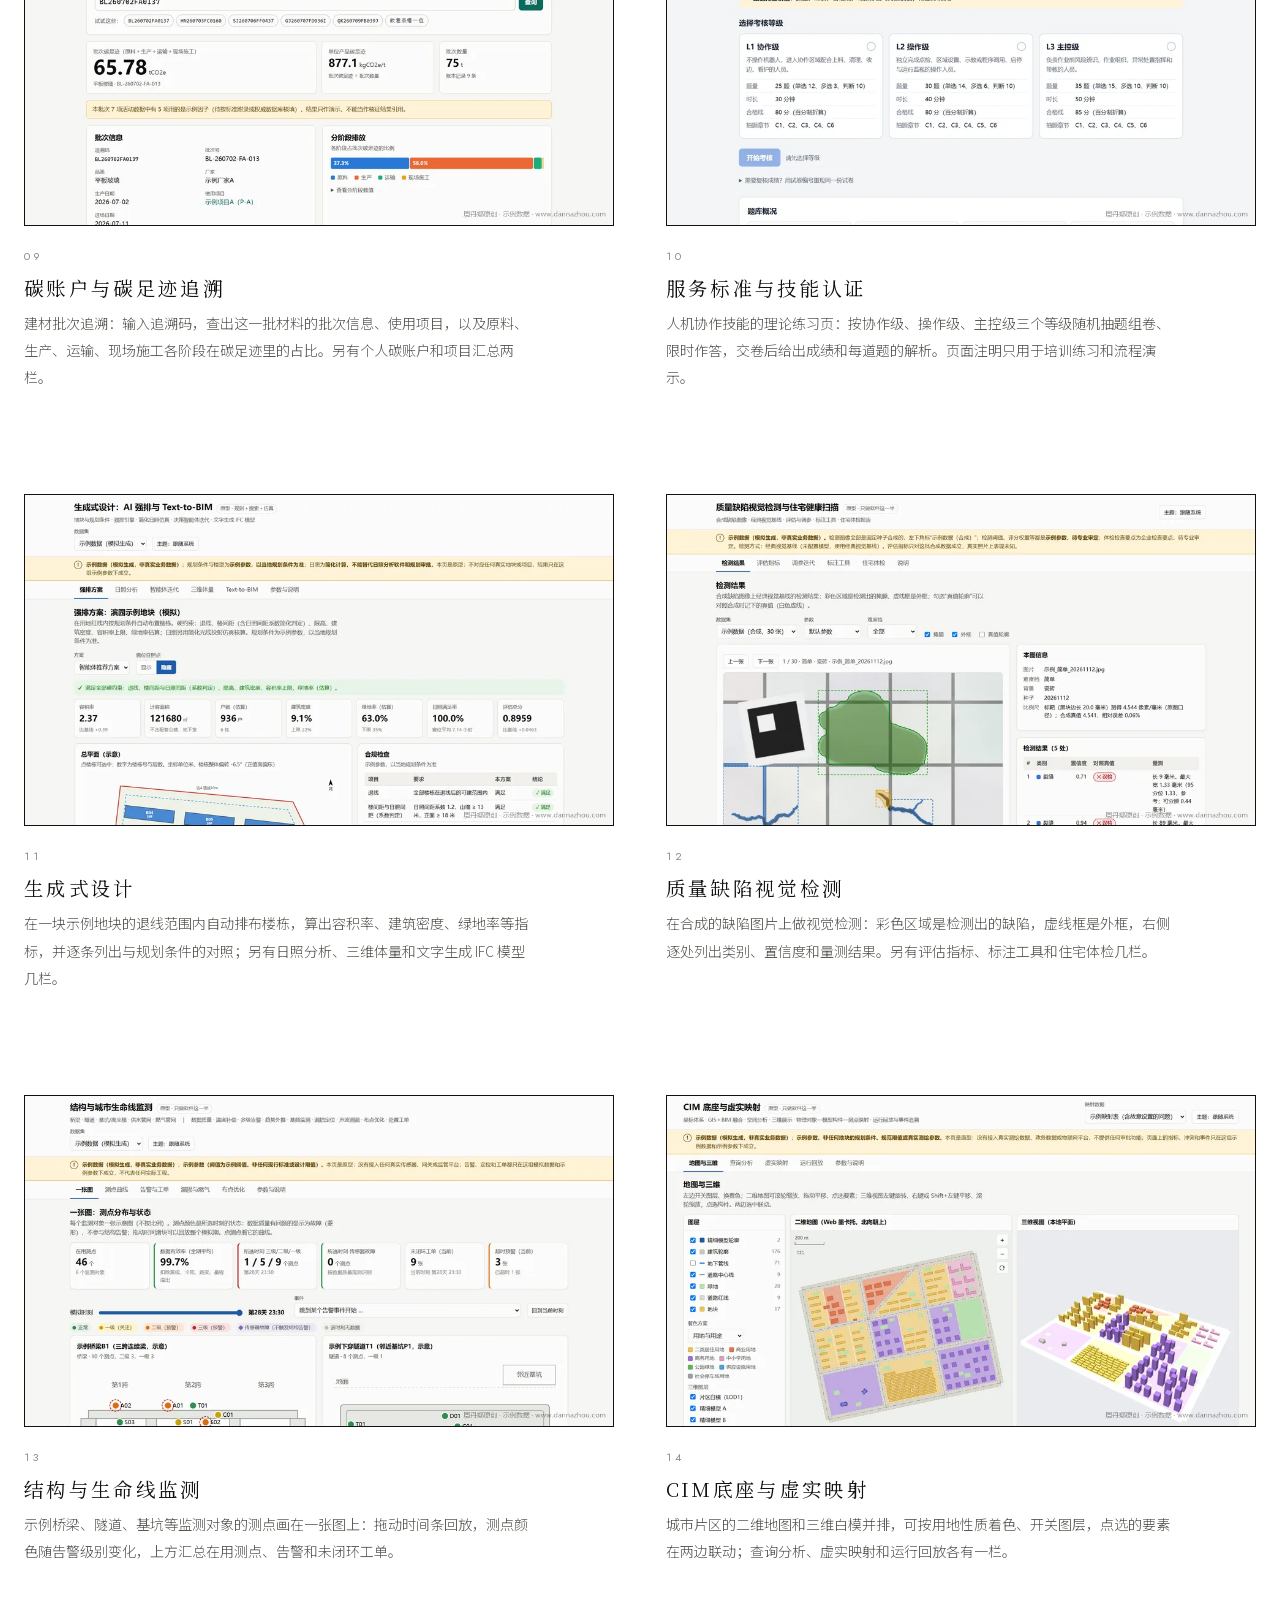
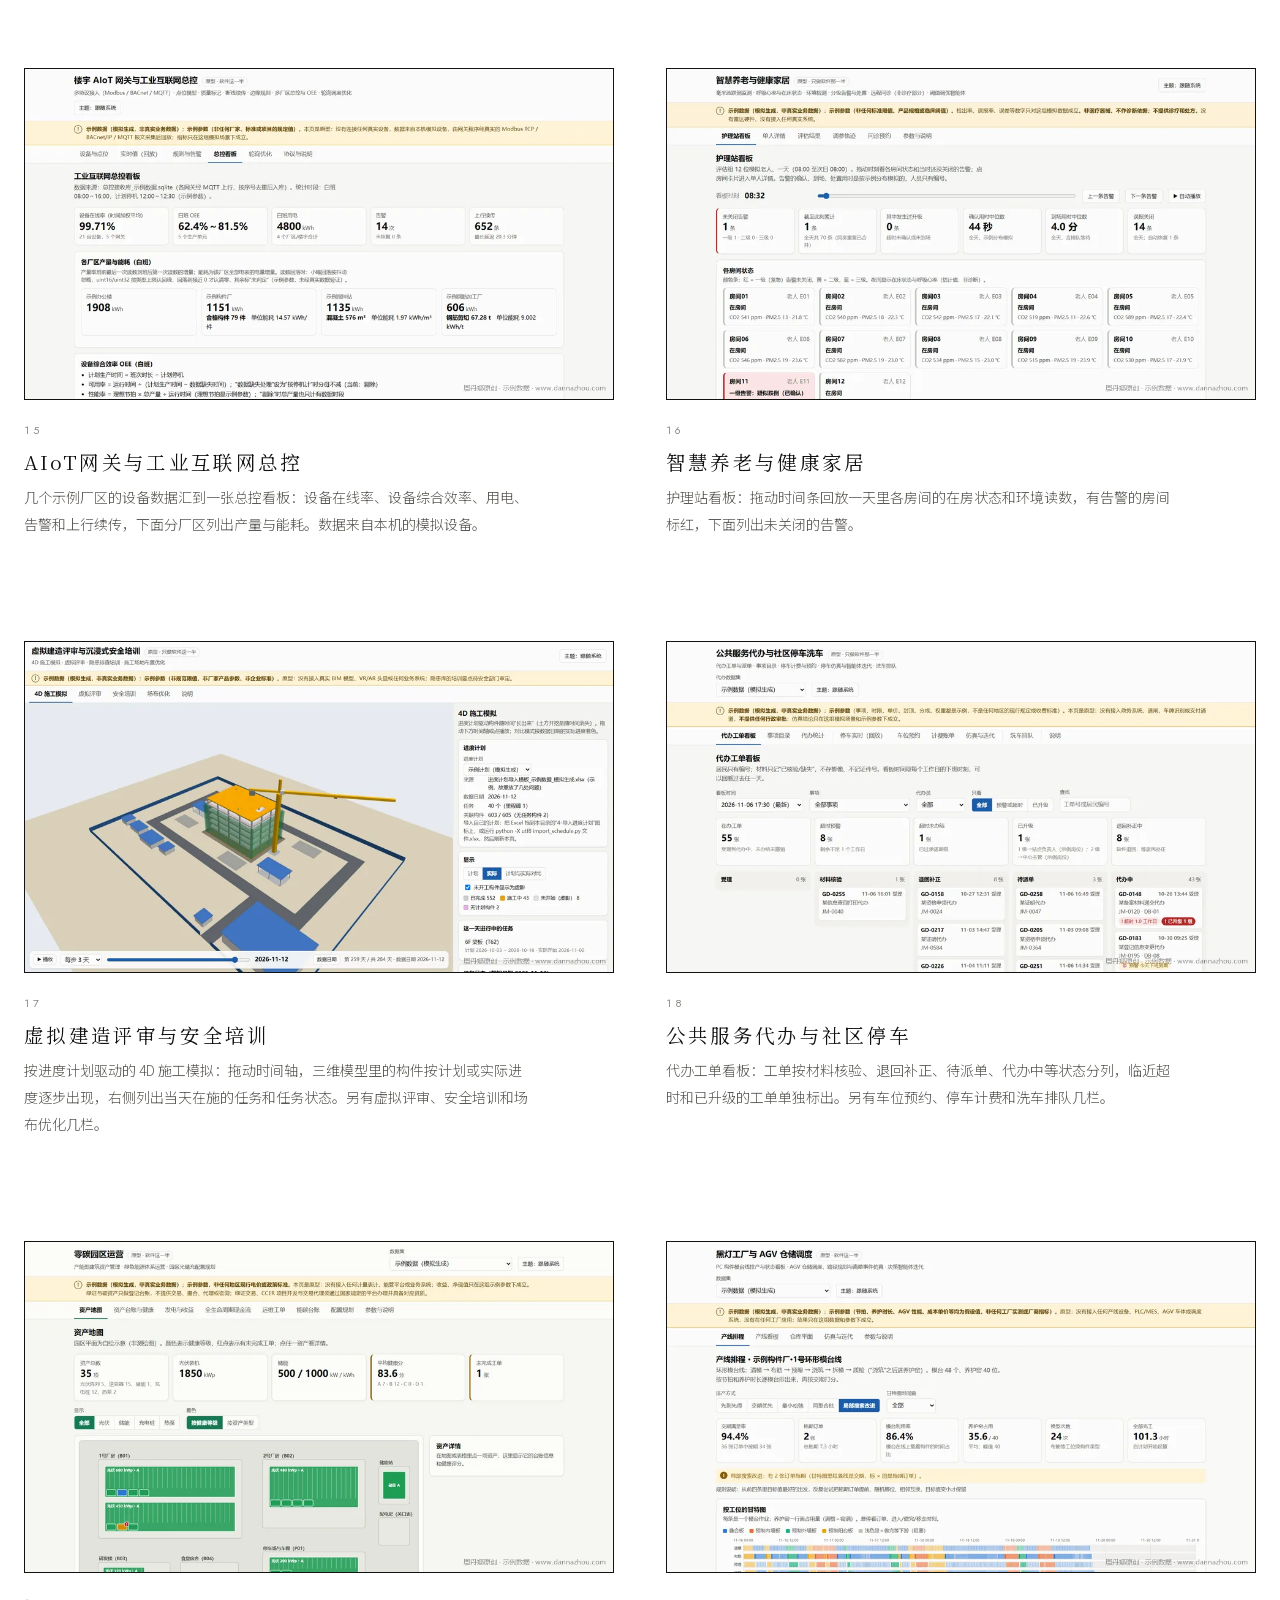
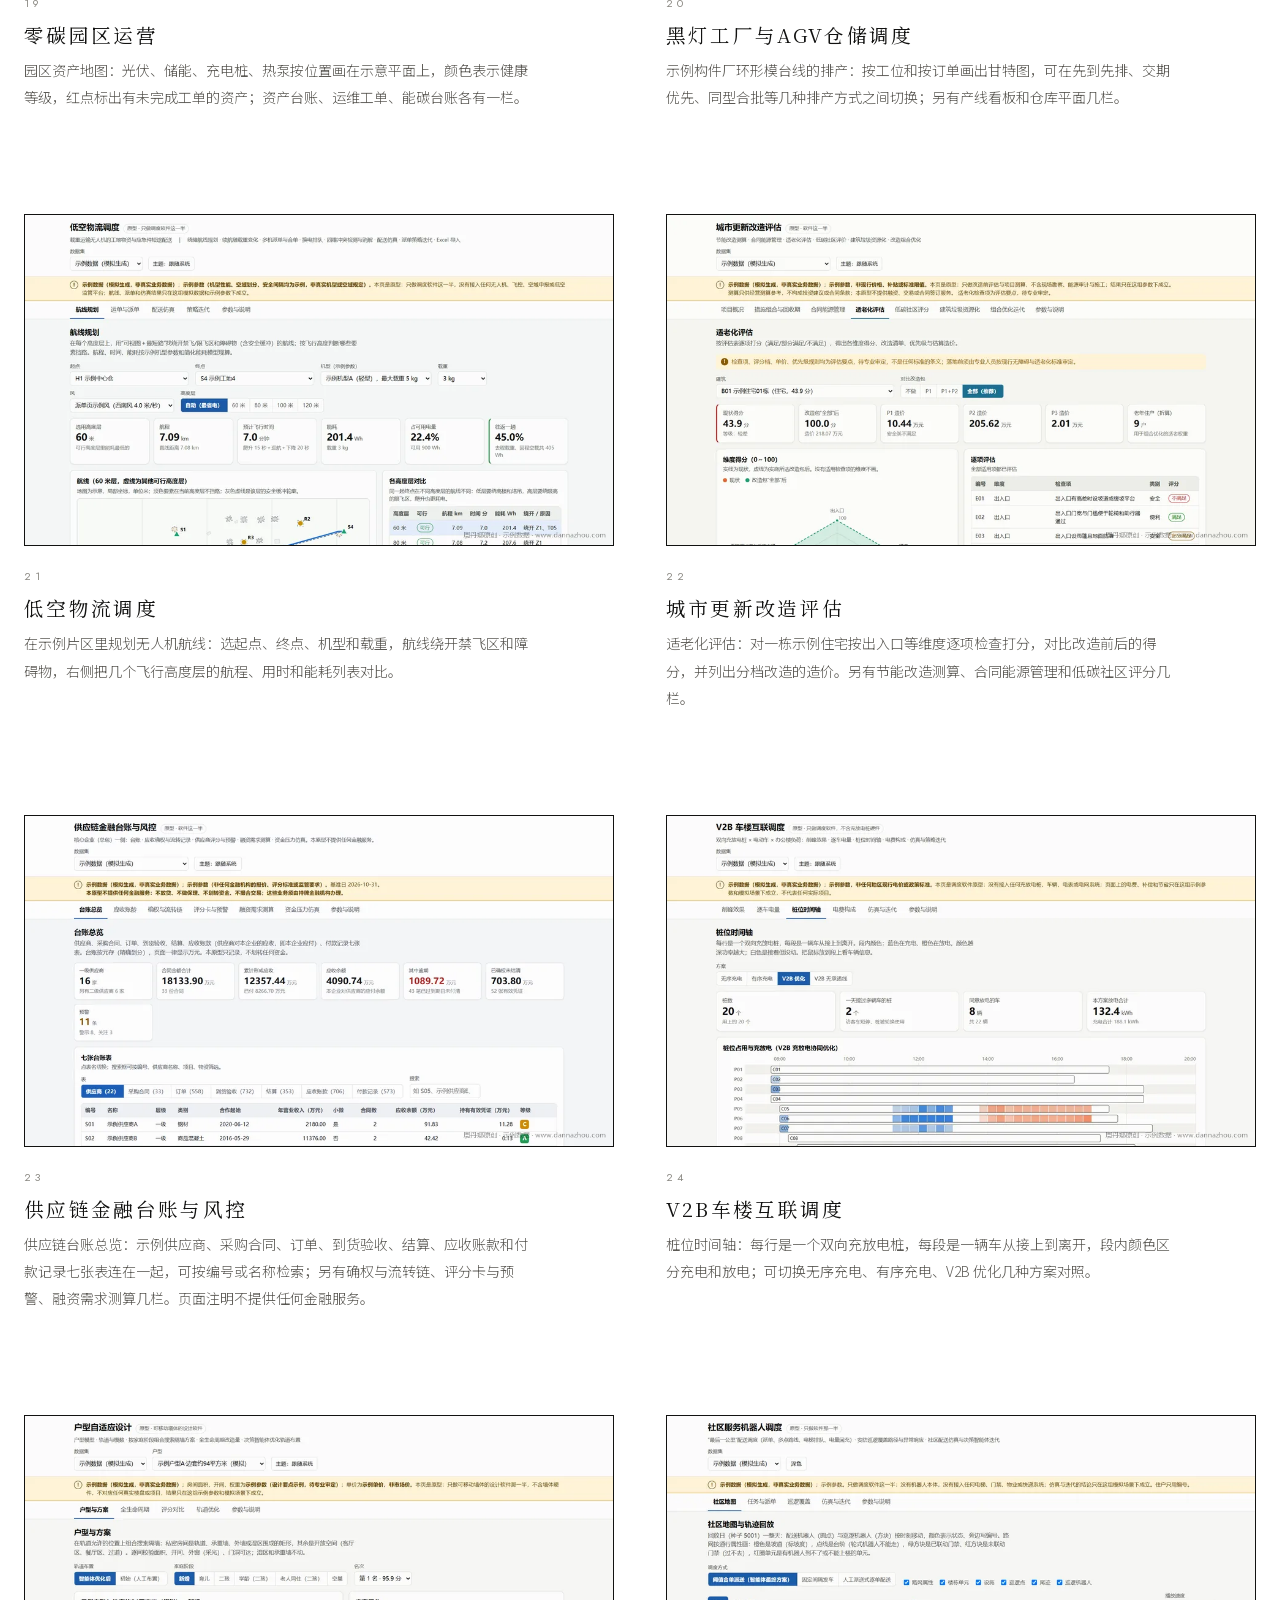
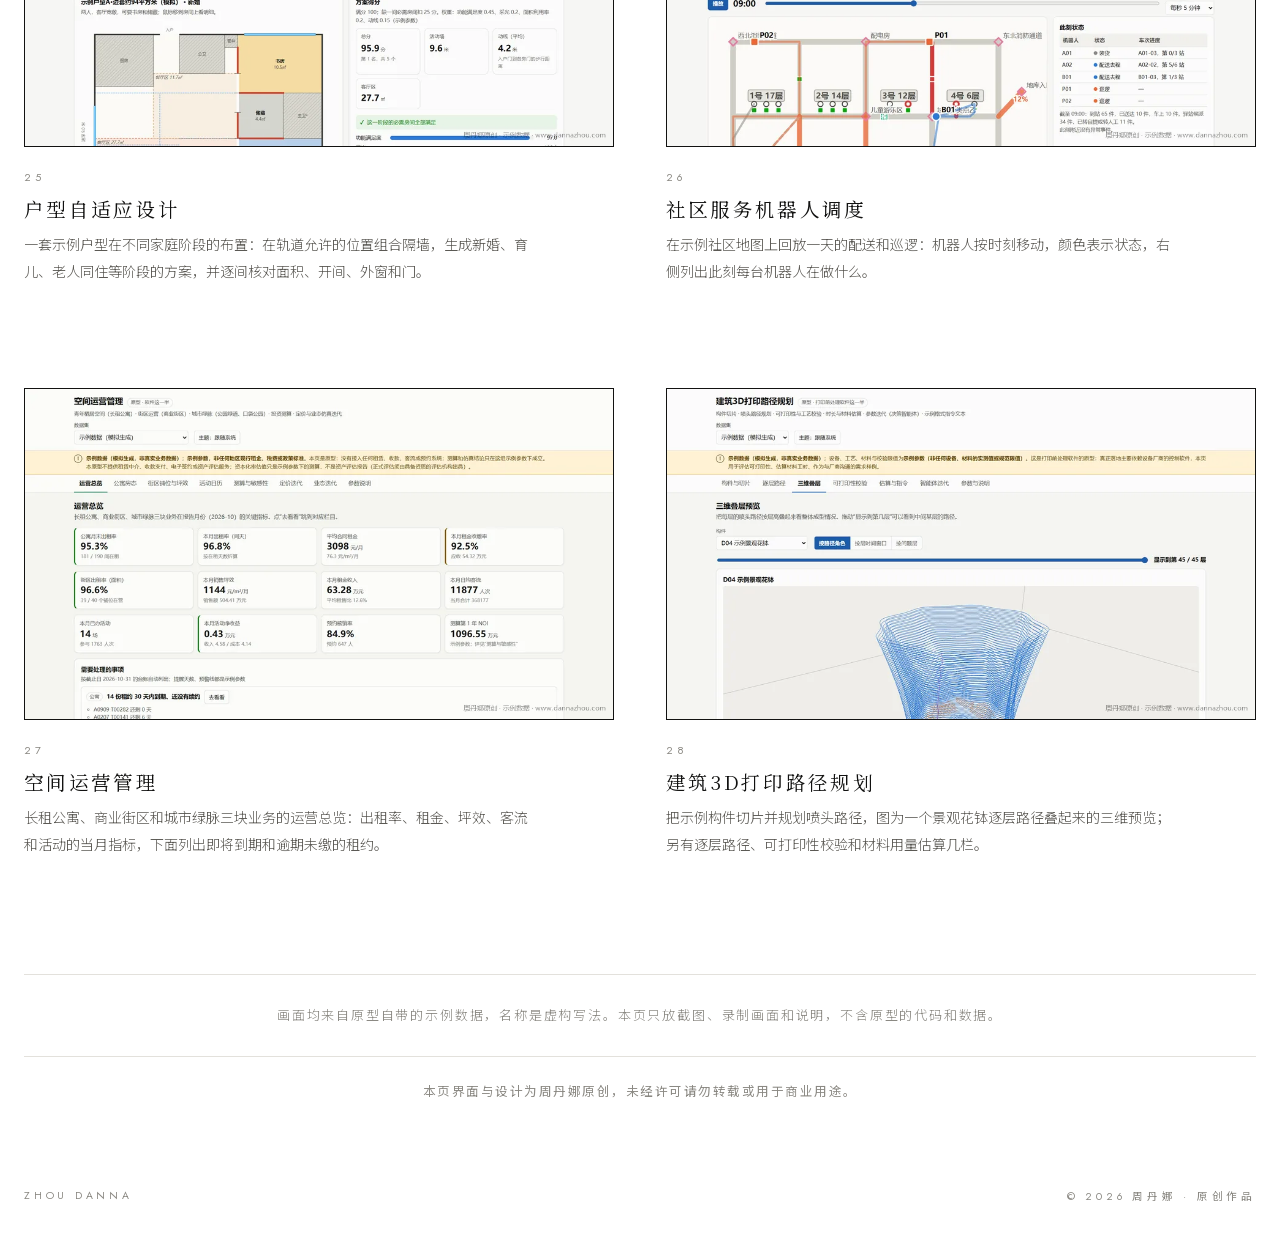
==== commit 0213613f: "产业图谱原型作品页加入三段录制画面" ====
--- a/demo/industry-map/index.html
+++ b/demo/industry-map/index.html
@@ -4,7 +4,7 @@
 <meta charset="utf-8">
 <meta name="viewport" content="width=device-width, initial-scale=1, viewport-fit=cover">
 <title>产业图谱原型 · 周丹娜</title>
-<meta name="description" content="产业图谱原型作品介绍：沿建筑产业链，从设计、施工到运营，做了 28 个数字化工具原型。均为原型，画面用的是示例数据，本页只有截图与说明。">
+<meta name="description" content="产业图谱原型作品介绍：沿建筑产业链，从设计、施工到运营，做了 28 个数字化工具原型。均为原型，画面用的是示例数据，本页只有截图、录制画面与说明。">
 <meta name="author" content="周丹娜">
 <meta name="theme-color" content="#ffffff">
 <link rel="canonical" href="https://www.dannazhou.com/demo/industry-map/">
@@ -39,18 +39,48 @@
         <p class="w-fine">均为原型，画面用的是示例数据，没有在真实业务中使用。本页只供观看，不提供在线操作。</p>
       </div>
 
+      <section class="w-recs" aria-label="录制画面">
+        <div class="w-rec">
+          <div class="w-rec-stage">
+            <video autoplay muted loop playsinline preload="metadata" poster="media/cim-poster.webp" data-fallback="media/cim-loop.webp" width="1280" height="720" aria-label="CIM底座与虚实映射录制画面：指针在二维地图上先后点选两栋楼，三维白模里同一栋楼跟着高亮">
+              <source src="media/cim-loop.webm" type='video/webm; codecs="vp9"'>
+              <img src="media/cim-poster.webp" width="1280" height="720" alt="CIM底座与虚实映射录制画面：指针在二维地图上先后点选两栋楼，三维白模里同一栋楼跟着高亮">
+            </video>
+          </div>
+          <div class="w-rec-ctl"><span class="w-rec-name">14 CIM底座与虚实映射</span><span class="w-rec-note">录制画面 · 非在线操作</span></div>
+        </div>
+        <div class="w-rec">
+          <div class="w-rec-stage">
+            <video muted loop playsinline preload="none" poster="media/monitoring-poster.webp" data-fallback="media/monitoring-loop.webp" width="1280" height="720" aria-label="结构与生命线监测录制画面：指针拖动模拟时刻滑块回放，松手后示意图上的测点颜色换成所选时刻的状态">
+              <source src="media/monitoring-loop.webm" type='video/webm; codecs="vp9"'>
+              <img src="media/monitoring-poster.webp" width="1280" height="720" alt="结构与生命线监测录制画面：指针拖动模拟时刻滑块回放，松手后示意图上的测点颜色换成所选时刻的状态">
+            </video>
+          </div>
+          <div class="w-rec-ctl"><span class="w-rec-name">13 结构与生命线监测</span><span class="w-rec-note">录制画面 · 非在线操作</span></div>
+        </div>
+        <div class="w-rec">
+          <div class="w-rec-stage">
+            <video muted loop playsinline preload="none" poster="media/drawing-review-poster.webp" data-fallback="media/drawing-review-loop.webp" width="1280" height="720" aria-label="AI审图录制画面：指针在左侧图号列表里点另一页，中间新旧两版对照和下方差异清单换成这一页">
+              <source src="media/drawing-review-loop.webm" type='video/webm; codecs="vp9"'>
+              <img src="media/drawing-review-poster.webp" width="1280" height="720" alt="AI审图录制画面：指针在左侧图号列表里点另一页，中间新旧两版对照和下方差异清单换成这一页">
+            </video>
+          </div>
+          <div class="w-rec-ctl"><span class="w-rec-name">01 AI审图</span><span class="w-rec-note">录制画面 · 非在线操作</span></div>
+        </div>
+      </section>
+
       <section class="w-show" aria-roledescription="轮播" aria-label="原型画面">
         <div class="w-stage">
-          <img data-name="AI审图" class="on" src="img/01-drawing-review-1920.webp" srcset="img/01-drawing-review-960.webp 960w, img/01-drawing-review-1920.webp 1920w" sizes="(max-width: 1368px) calc(100vw - 48px), 1320px" width="1920" height="1080" alt="版本对比：新旧两版图纸并排，差异处用彩色框标出">
-          <img data-name="自动结算" loading="lazy" src="img/02-auto-settlement-1920.webp" srcset="img/02-auto-settlement-960.webp 960w, img/02-auto-settlement-1920.webp 1920w" sizes="(max-width: 1368px) calc(100vw - 48px), 1320px" width="1920" height="1080" alt="结算概览：各版清单金额、核减与超计量、漏报项">
-          <img data-name="建筑能源诊断" loading="lazy" src="img/03-energy-diagnosis-1920.webp" srcset="img/03-energy-diagnosis-960.webp 960w, img/03-energy-diagnosis-1920.webp 1920w" sizes="(max-width: 1368px) calc(100vw - 48px), 1320px" width="1920" height="1080" alt="能源诊断总览：用电指标卡、每周分项用电与分项占比">
-          <img data-name="数字孪生竣工交付标准" loading="lazy" src="img/04-twin-delivery-1920.webp" srcset="img/04-twin-delivery-960.webp 960w, img/04-twin-delivery-1920.webp 1920w" sizes="(max-width: 1368px) calc(100vw - 48px), 1320px" width="1920" height="1080" alt="交付包校验报告：结论、问题计数与分组规则通过情况">
-          <img data-name="虚拟电厂与峰谷管理" loading="lazy" src="img/08-virtual-power-plant-1920.webp" srcset="img/08-virtual-power-plant-960.webp 960w, img/08-virtual-power-plant-1920.webp 1920w" sizes="(max-width: 1368px) calc(100vw - 48px), 1320px" width="1920" height="1080" alt="负荷聚合：可调资源指标卡与基线负荷、可调节带曲线">
-          <img data-name="结构与生命线监测" loading="lazy" src="img/13-structure-monitoring-1920.webp" srcset="img/13-structure-monitoring-960.webp 960w, img/13-structure-monitoring-1920.webp 1920w" sizes="(max-width: 1368px) calc(100vw - 48px), 1320px" width="1920" height="1080" alt="监测一张图：示例桥梁与隧道的测点状态和汇总指标">
-          <img data-name="CIM底座与虚实映射" loading="lazy" src="img/14-cim-twin-1920.webp" srcset="img/14-cim-twin-960.webp 960w, img/14-cim-twin-1920.webp 1920w" sizes="(max-width: 1368px) calc(100vw - 48px), 1320px" width="1920" height="1080" alt="地图与三维：片区二维地图和三维白模并排">
-          <img data-name="AIoT网关与工业互联网总控" loading="lazy" src="img/15-aiot-gateway-1920.webp" srcset="img/15-aiot-gateway-960.webp 960w, img/15-aiot-gateway-1920.webp 1920w" sizes="(max-width: 1368px) calc(100vw - 48px), 1320px" width="1920" height="1080" alt="总控看板：设备在线率、设备综合效率与各厂区产量能耗">
-          <img data-name="供应链金融台账与风控" loading="lazy" src="img/23-supply-chain-finance-1920.webp" srcset="img/23-supply-chain-finance-960.webp 960w, img/23-supply-chain-finance-1920.webp 1920w" sizes="(max-width: 1368px) calc(100vw - 48px), 1320px" width="1920" height="1080" alt="台账总览：指标卡与七张台账表的供应商表">
-          <img data-name="V2B车楼互联调度" loading="lazy" src="img/24-v2b-dispatch-1920.webp" srcset="img/24-v2b-dispatch-960.webp 960w, img/24-v2b-dispatch-1920.webp 1920w" sizes="(max-width: 1368px) calc(100vw - 48px), 1320px" width="1920" height="1080" alt="桩位时间轴：每个双向充放电桩一行，色段为充电与放电">
+          <img data-name="AI审图" class="on" src="img/01-drawing-review-1920.webp" srcset="img/01-drawing-review-960.webp 960w, img/01-drawing-review-1920.webp 1920w" sizes="(max-width: 700px) 320px, (max-width:1368px) calc(100vw - 48px), 1320px" width="1920" height="1080" alt="版本对比：新旧两版图纸并排，差异处用彩色框标出">
+          <img data-name="自动结算" loading="lazy" src="img/02-auto-settlement-1920.webp" srcset="img/02-auto-settlement-960.webp 960w, img/02-auto-settlement-1920.webp 1920w" sizes="(max-width: 700px) 320px, (max-width:1368px) calc(100vw - 48px), 1320px" width="1920" height="1080" alt="结算概览：各版清单金额、核减与超计量、漏报项">
+          <img data-name="建筑能源诊断" loading="lazy" src="img/03-energy-diagnosis-1920.webp" srcset="img/03-energy-diagnosis-960.webp 960w, img/03-energy-diagnosis-1920.webp 1920w" sizes="(max-width: 700px) 320px, (max-width:1368px) calc(100vw - 48px), 1320px" width="1920" height="1080" alt="能源诊断总览：用电指标卡、每周分项用电与分项占比">
+          <img data-name="数字孪生竣工交付标准" loading="lazy" src="img/04-twin-delivery-1920.webp" srcset="img/04-twin-delivery-960.webp 960w, img/04-twin-delivery-1920.webp 1920w" sizes="(max-width: 700px) 320px, (max-width:1368px) calc(100vw - 48px), 1320px" width="1920" height="1080" alt="交付包校验报告：结论、问题计数与分组规则通过情况">
+          <img data-name="虚拟电厂与峰谷管理" loading="lazy" src="img/08-virtual-power-plant-1920.webp" srcset="img/08-virtual-power-plant-960.webp 960w, img/08-virtual-power-plant-1920.webp 1920w" sizes="(max-width: 700px) 320px, (max-width:1368px) calc(100vw - 48px), 1320px" width="1920" height="1080" alt="负荷聚合：可调资源指标卡与基线负荷、可调节带曲线">
+          <img data-name="结构与生命线监测" loading="lazy" src="img/13-structure-monitoring-1920.webp" srcset="img/13-structure-monitoring-960.webp 960w, img/13-structure-monitoring-1920.webp 1920w" sizes="(max-width: 700px) 320px, (max-width:1368px) calc(100vw - 48px), 1320px" width="1920" height="1080" alt="监测一张图：示例桥梁与隧道的测点状态和汇总指标">
+          <img data-name="CIM底座与虚实映射" loading="lazy" src="img/14-cim-twin-1920.webp" srcset="img/14-cim-twin-960.webp 960w, img/14-cim-twin-1920.webp 1920w" sizes="(max-width: 700px) 320px, (max-width:1368px) calc(100vw - 48px), 1320px" width="1920" height="1080" alt="地图与三维：片区二维地图和三维白模并排">
+          <img data-name="AIoT网关与工业互联网总控" loading="lazy" src="img/15-aiot-gateway-1920.webp" srcset="img/15-aiot-gateway-960.webp 960w, img/15-aiot-gateway-1920.webp 1920w" sizes="(max-width: 700px) 320px, (max-width:1368px) calc(100vw - 48px), 1320px" width="1920" height="1080" alt="总控看板：设备在线率、设备综合效率与各厂区产量能耗">
+          <img data-name="供应链金融台账与风控" loading="lazy" src="img/23-supply-chain-finance-1920.webp" srcset="img/23-supply-chain-finance-960.webp 960w, img/23-supply-chain-finance-1920.webp 1920w" sizes="(max-width: 700px) 320px, (max-width:1368px) calc(100vw - 48px), 1320px" width="1920" height="1080" alt="台账总览：指标卡与七张台账表的供应商表">
+          <img data-name="V2B车楼互联调度" loading="lazy" src="img/24-v2b-dispatch-1920.webp" srcset="img/24-v2b-dispatch-960.webp 960w, img/24-v2b-dispatch-1920.webp 1920w" sizes="(max-width: 700px) 320px, (max-width:1368px) calc(100vw - 48px), 1320px" width="1920" height="1080" alt="桩位时间轴：每个双向充放电桩一行，色段为充电与放电">
         </div>
         <div class="w-ctl">
           <span class="w-num"><b>01</b> / 10</span>
@@ -63,121 +93,121 @@
         <div class="b-h"><b id="all-t">全部 28 个原型</b><span>The Catalogue</span></div>
         <div class="w-cells">
           <article class="w-cell" id="p01">
-            <figure><img loading="lazy" src="img/01-drawing-review-1920.webp" srcset="img/01-drawing-review-960.webp 960w, img/01-drawing-review-1920.webp 1920w" sizes="(max-width: 860px) calc(100vw - 48px), (max-width: 1368px) calc(50vw - 56px), 620px" width="1920" height="1080" alt="版本对比：新旧两版图纸并排，差异处用彩色框标出"></figure>
+            <figure><img loading="lazy" src="img/01-drawing-review-1920.webp" srcset="img/01-drawing-review-960.webp 960w, img/01-drawing-review-1920.webp 1920w" sizes="(max-width: 700px) 320px, (max-width:860px) calc(100vw - 48px), (max-width: 1368px) calc(50vw - 56px), 620px" width="1920" height="1080" alt="版本对比：新旧两版图纸并排，差异处用彩色框标出"></figure>
             <small>01</small><h3>AI审图</h3><p>两版图纸逐页对照：左边按图号列出每页的差异处数，中间新旧两版并排，新增、删除、改动的内容用不同颜色框出，下面是差异清单。另有图纸与工程量清单对量、设计说明条文核查两栏。</p>
           </article>
           <article class="w-cell" id="p02">
-            <figure><img loading="lazy" src="img/02-auto-settlement-1920.webp" srcset="img/02-auto-settlement-960.webp 960w, img/02-auto-settlement-1920.webp 1920w" sizes="(max-width: 860px) calc(100vw - 48px), (max-width: 1368px) calc(50vw - 56px), 620px" width="1920" height="1080" alt="结算概览：各版清单金额、核减与超计量、漏报项"></figure>
+            <figure><img loading="lazy" src="img/02-auto-settlement-1920.webp" srcset="img/02-auto-settlement-960.webp 960w, img/02-auto-settlement-1920.webp 1920w" sizes="(max-width: 700px) 320px, (max-width:860px) calc(100vw - 48px), (max-width: 1368px) calc(50vw - 56px), 620px" width="1920" height="1080" alt="结算概览：各版清单金额、核减与超计量、漏报项"></figure>
             <small>02</small><h3>自动结算</h3><p>同一份结算的批复、送审、一审、二审四版清单逐条比对。图为概览：各版金额、累计核减、超计量项和漏报项，下面把每一轮核减拆成量差、价差、整项核减和审增项。</p>
           </article>
           <article class="w-cell" id="p03">
-            <figure><img loading="lazy" src="img/03-energy-diagnosis-1920.webp" srcset="img/03-energy-diagnosis-960.webp 960w, img/03-energy-diagnosis-1920.webp 1920w" sizes="(max-width: 860px) calc(100vw - 48px), (max-width: 1368px) calc(50vw - 56px), 620px" width="1920" height="1080" alt="能源诊断总览：用电指标卡、每周分项用电与分项占比"></figure>
+            <figure><img loading="lazy" src="img/03-energy-diagnosis-1920.webp" srcset="img/03-energy-diagnosis-960.webp 960w, img/03-energy-diagnosis-1920.webp 1920w" sizes="(max-width: 700px) 320px, (max-width:860px) calc(100vw - 48px), (max-width: 1368px) calc(50vw - 56px), 620px" width="1920" height="1080" alt="能源诊断总览：用电指标卡、每周分项用电与分项占比"></figure>
             <small>03</small><h3>建筑能源诊断</h3><p>一栋示例办公楼半年的分项用电：总用电、单位面积用电、能耗异常问题和设备预警的条数，下面是每周分项用电和分项占比；异常诊断、设备预警、策略仿真各有一栏。</p>
           </article>
           <article class="w-cell" id="p04">
-            <figure><img loading="lazy" src="img/04-twin-delivery-1920.webp" srcset="img/04-twin-delivery-960.webp 960w, img/04-twin-delivery-1920.webp 1920w" sizes="(max-width: 860px) calc(100vw - 48px), (max-width: 1368px) calc(50vw - 56px), 620px" width="1920" height="1080" alt="交付包校验报告：结论、问题计数与分组规则通过情况"></figure>
+            <figure><img loading="lazy" src="img/04-twin-delivery-1920.webp" srcset="img/04-twin-delivery-960.webp 960w, img/04-twin-delivery-1920.webp 1920w" sizes="(max-width: 700px) 320px, (max-width:860px) calc(100vw - 48px), (max-width: 1368px) calc(50vw - 56px), 620px" width="1920" height="1080" alt="交付包校验报告：结论、问题计数与分组规则通过情况"></figure>
             <small>04</small><h3>数字孪生竣工交付标准</h3><p>依据一份竣工模型交付标准草案，自动校验交付包。图为一份故意植入缺陷的示例交付包的报告：结论为不通过，问题按错误、警告、提示计数，规则按交付包结构、文件完整性、文件命名、数据表结构等分组列出。</p>
           </article>
           <article class="w-cell" id="p05">
-            <figure><img loading="lazy" src="img/05-community-life-1920.webp" srcset="img/05-community-life-960.webp 960w, img/05-community-life-1920.webp 1920w" sizes="(max-width: 860px) calc(100vw - 48px), (max-width: 1368px) calc(50vw - 56px), 620px" width="1920" height="1080" alt="示例社区生活圈地图与各类设施覆盖表"></figure>
+            <figure><img loading="lazy" src="img/05-community-life-1920.webp" srcset="img/05-community-life-960.webp 960w, img/05-community-life-1920.webp 1920w" sizes="(max-width: 700px) 320px, (max-width:860px) calc(100vw - 48px), (max-width: 1368px) calc(50vw - 56px), 620px" width="1920" height="1080" alt="示例社区生活圈地图与各类设施覆盖表"></figure>
             <small>05</small><h3>社区生活SaaS</h3><p>示例社区的生活圈地图：楼栋和菜场、超市、幼儿园、公交站等设施标在平面上，点一栋楼可查看它的步行可达范围，右侧按类别列出设施覆盖情况。</p>
           </article>
           <article class="w-cell" id="p06">
-            <figure><img loading="lazy" src="img/06-urban-mining-1920.webp" srcset="img/06-urban-mining-960.webp 960w, img/06-urban-mining-1920.webp 1920w" sizes="(max-width: 860px) calc(100vw - 48px), (max-width: 1368px) calc(50vw - 56px), 620px" width="1920" height="1080" alt="再生资源交易指数：综合指数走势与分品类贡献"></figure>
+            <figure><img loading="lazy" src="img/06-urban-mining-1920.webp" srcset="img/06-urban-mining-960.webp 960w, img/06-urban-mining-1920.webp 1920w" sizes="(max-width: 700px) 320px, (max-width:860px) calc(100vw - 48px), (max-width: 1368px) calc(50vw - 56px), 620px" width="1920" height="1080" alt="再生资源交易指数：综合指数走势与分品类贡献"></figure>
             <small>06</small><h3>城市矿山数据库</h3><p>再生资源交易指数：按月汇总示例成交记录算出综合指数并画出走势，右侧拆出各品类对当月变动的贡献。</p>
           </article>
           <article class="w-cell" id="p07">
-            <figure><img loading="lazy" src="img/07-capacity-sharing-1920.webp" srcset="img/07-capacity-sharing-960.webp 960w, img/07-capacity-sharing-1920.webp 1920w" sizes="(max-width: 860px) calc(100vw - 48px), (max-width: 1368px) calc(50vw - 56px), 620px" width="1920" height="1080" alt="机器人排程甘特图：每台机器人一行，色块为各类作业"></figure>
+            <figure><img loading="lazy" src="img/07-capacity-sharing-1920.webp" srcset="img/07-capacity-sharing-960.webp 960w, img/07-capacity-sharing-1920.webp 1920w" sizes="(max-width: 700px) 320px, (max-width:860px) calc(100vw - 48px), (max-width: 1368px) calc(50vw - 56px), 620px" width="1920" height="1080" alt="机器人排程甘特图：每台机器人一行，色块为各类作业"></figure>
             <small>07</small><h3>产能共享与机器人调度</h3><p>机器人排程：每台机器人一行，横轴是工作小时，色块区分喷涂、抹平、焊接、搬运等作业和转场，迟到的任务单独标出。另有产能撮合和租赁账单两栏。</p>
           </article>
           <article class="w-cell" id="p08">
-            <figure><img loading="lazy" src="img/08-virtual-power-plant-1920.webp" srcset="img/08-virtual-power-plant-960.webp 960w, img/08-virtual-power-plant-1920.webp 1920w" sizes="(max-width: 860px) calc(100vw - 48px), (max-width: 1368px) calc(50vw - 56px), 620px" width="1920" height="1080" alt="负荷聚合：可调资源指标卡与基线负荷、可调节带曲线"></figure>
+            <figure><img loading="lazy" src="img/08-virtual-power-plant-1920.webp" srcset="img/08-virtual-power-plant-960.webp 960w, img/08-virtual-power-plant-1920.webp 1920w" sizes="(max-width: 700px) 320px, (max-width:860px) calc(100vw - 48px), (max-width: 1368px) calc(50vw - 56px), 620px" width="1920" height="1080" alt="负荷聚合：可调资源指标卡与基线负荷、可调节带曲线"></figure>
             <small>08</small><h3>虚拟电厂与峰谷管理</h3><p>把几栋示例楼宇里的空调、储能、充电桩、照明等可调资源合在一起，逐个时段算出能往下调、往上调多少功率；需求响应调度、光储峰谷管理各有一栏。</p>
           </article>
           <article class="w-cell" id="p09">
-            <figure><img loading="lazy" src="img/09-carbon-account-1920.webp" srcset="img/09-carbon-account-960.webp 960w, img/09-carbon-account-1920.webp 1920w" sizes="(max-width: 860px) calc(100vw - 48px), (max-width: 1368px) calc(50vw - 56px), 620px" width="1920" height="1080" alt="批次追溯查询：一批建材的批次信息与分阶段排放占比"></figure>
+            <figure><img loading="lazy" src="img/09-carbon-account-1920.webp" srcset="img/09-carbon-account-960.webp 960w, img/09-carbon-account-1920.webp 1920w" sizes="(max-width: 700px) 320px, (max-width:860px) calc(100vw - 48px), (max-width: 1368px) calc(50vw - 56px), 620px" width="1920" height="1080" alt="批次追溯查询：一批建材的批次信息与分阶段排放占比"></figure>
             <small>09</small><h3>碳账户与碳足迹追溯</h3><p>建材批次追溯：输入追溯码，查出这一批材料的批次信息、使用项目，以及原料、生产、运输、现场施工各阶段在碳足迹里的占比。另有个人碳账户和项目汇总两栏。</p>
           </article>
           <article class="w-cell" id="p10">
-            <figure><img loading="lazy" src="img/10-skill-certification-1920.webp" srcset="img/10-skill-certification-960.webp 960w, img/10-skill-certification-1920.webp 1920w" sizes="(max-width: 860px) calc(100vw - 48px), (max-width: 1368px) calc(50vw - 56px), 620px" width="1920" height="1080" alt="理论考核练习页：三个等级的题量、时长与合格线"></figure>
+            <figure><img loading="lazy" src="img/10-skill-certification-1920.webp" srcset="img/10-skill-certification-960.webp 960w, img/10-skill-certification-1920.webp 1920w" sizes="(max-width: 700px) 320px, (max-width:860px) calc(100vw - 48px), (max-width: 1368px) calc(50vw - 56px), 620px" width="1920" height="1080" alt="理论考核练习页：三个等级的题量、时长与合格线"></figure>
             <small>10</small><h3>服务标准与技能认证</h3><p>人机协作技能的理论练习页：按协作级、操作级、主控级三个等级随机抽题组卷、限时作答，交卷后给出成绩和每道题的解析。页面注明只用于培训练习和流程演示。</p>
           </article>
           <article class="w-cell" id="p11">
-            <figure><img loading="lazy" src="img/11-generative-design-1920.webp" srcset="img/11-generative-design-960.webp 960w, img/11-generative-design-1920.webp 1920w" sizes="(max-width: 860px) calc(100vw - 48px), (max-width: 1368px) calc(50vw - 56px), 620px" width="1920" height="1080" alt="强排方案：示例地块总平面、指标卡与规划条件对照"></figure>
+            <figure><img loading="lazy" src="img/11-generative-design-1920.webp" srcset="img/11-generative-design-960.webp 960w, img/11-generative-design-1920.webp 1920w" sizes="(max-width: 700px) 320px, (max-width:860px) calc(100vw - 48px), (max-width: 1368px) calc(50vw - 56px), 620px" width="1920" height="1080" alt="强排方案：示例地块总平面、指标卡与规划条件对照"></figure>
             <small>11</small><h3>生成式设计</h3><p>在一块示例地块的退线范围内自动排布楼栋，算出容积率、建筑密度、绿地率等指标，并逐条列出与规划条件的对照；另有日照分析、三维体量和文字生成 IFC 模型几栏。</p>
           </article>
           <article class="w-cell" id="p12">
-            <figure><img loading="lazy" src="img/12-defect-detection-1920.webp" srcset="img/12-defect-detection-960.webp 960w, img/12-defect-detection-1920.webp 1920w" sizes="(max-width: 860px) calc(100vw - 48px), (max-width: 1368px) calc(50vw - 56px), 620px" width="1920" height="1080" alt="缺陷检测结果：合成图片上的检测区域与逐处量测"></figure>
+            <figure><img loading="lazy" src="img/12-defect-detection-1920.webp" srcset="img/12-defect-detection-960.webp 960w, img/12-defect-detection-1920.webp 1920w" sizes="(max-width: 700px) 320px, (max-width:860px) calc(100vw - 48px), (max-width: 1368px) calc(50vw - 56px), 620px" width="1920" height="1080" alt="缺陷检测结果：合成图片上的检测区域与逐处量测"></figure>
             <small>12</small><h3>质量缺陷视觉检测</h3><p>在合成的缺陷图片上做视觉检测：彩色区域是检测出的缺陷，虚线框是外框，右侧逐处列出类别、置信度和量测结果。另有评估指标、标注工具和住宅体检几栏。</p>
           </article>
           <article class="w-cell" id="p13">
-            <figure><img loading="lazy" src="img/13-structure-monitoring-1920.webp" srcset="img/13-structure-monitoring-960.webp 960w, img/13-structure-monitoring-1920.webp 1920w" sizes="(max-width: 860px) calc(100vw - 48px), (max-width: 1368px) calc(50vw - 56px), 620px" width="1920" height="1080" alt="监测一张图：示例桥梁与隧道的测点状态和汇总指标"></figure>
+            <figure><img loading="lazy" src="img/13-structure-monitoring-1920.webp" srcset="img/13-structure-monitoring-960.webp 960w, img/13-structure-monitoring-1920.webp 1920w" sizes="(max-width: 700px) 320px, (max-width:860px) calc(100vw - 48px), (max-width: 1368px) calc(50vw - 56px), 620px" width="1920" height="1080" alt="监测一张图：示例桥梁与隧道的测点状态和汇总指标"></figure>
             <small>13</small><h3>结构与生命线监测</h3><p>示例桥梁、隧道、基坑等监测对象的测点画在一张图上：拖动时间条回放，测点颜色随告警级别变化，上方汇总在用测点、告警和未闭环工单。</p>
           </article>
           <article class="w-cell" id="p14">
-            <figure><img loading="lazy" src="img/14-cim-twin-1920.webp" srcset="img/14-cim-twin-960.webp 960w, img/14-cim-twin-1920.webp 1920w" sizes="(max-width: 860px) calc(100vw - 48px), (max-width: 1368px) calc(50vw - 56px), 620px" width="1920" height="1080" alt="地图与三维：片区二维地图和三维白模并排"></figure>
+            <figure><img loading="lazy" src="img/14-cim-twin-1920.webp" srcset="img/14-cim-twin-960.webp 960w, img/14-cim-twin-1920.webp 1920w" sizes="(max-width: 700px) 320px, (max-width:860px) calc(100vw - 48px), (max-width: 1368px) calc(50vw - 56px), 620px" width="1920" height="1080" alt="地图与三维：片区二维地图和三维白模并排"></figure>
             <small>14</small><h3>CIM底座与虚实映射</h3><p>城市片区的二维地图和三维白模并排，可按用地性质着色、开关图层，点选的要素在两边联动；查询分析、虚实映射和运行回放各有一栏。</p>
           </article>
           <article class="w-cell" id="p15">
-            <figure><img loading="lazy" src="img/15-aiot-gateway-1920.webp" srcset="img/15-aiot-gateway-960.webp 960w, img/15-aiot-gateway-1920.webp 1920w" sizes="(max-width: 860px) calc(100vw - 48px), (max-width: 1368px) calc(50vw - 56px), 620px" width="1920" height="1080" alt="总控看板：设备在线率、设备综合效率与各厂区产量能耗"></figure>
+            <figure><img loading="lazy" src="img/15-aiot-gateway-1920.webp" srcset="img/15-aiot-gateway-960.webp 960w, img/15-aiot-gateway-1920.webp 1920w" sizes="(max-width: 700px) 320px, (max-width:860px) calc(100vw - 48px), (max-width: 1368px) calc(50vw - 56px), 620px" width="1920" height="1080" alt="总控看板：设备在线率、设备综合效率与各厂区产量能耗"></figure>
             <small>15</small><h3>AIoT网关与工业互联网总控</h3><p>几个示例厂区的设备数据汇到一张总控看板：设备在线率、设备综合效率、用电、告警和上行续传，下面分厂区列出产量与能耗。数据来自本机的模拟设备。</p>
           </article>
           <article class="w-cell" id="p16">
-            <figure><img loading="lazy" src="img/16-elderly-care-1920.webp" srcset="img/16-elderly-care-960.webp 960w, img/16-elderly-care-1920.webp 1920w" sizes="(max-width: 860px) calc(100vw - 48px), (max-width: 1368px) calc(50vw - 56px), 620px" width="1920" height="1080" alt="护理站看板：各房间状态卡片与时间回放条"></figure>
+            <figure><img loading="lazy" src="img/16-elderly-care-1920.webp" srcset="img/16-elderly-care-960.webp 960w, img/16-elderly-care-1920.webp 1920w" sizes="(max-width: 700px) 320px, (max-width:860px) calc(100vw - 48px), (max-width: 1368px) calc(50vw - 56px), 620px" width="1920" height="1080" alt="护理站看板：各房间状态卡片与时间回放条"></figure>
             <small>16</small><h3>智慧养老与健康家居</h3><p>护理站看板：拖动时间条回放一天里各房间的在房状态和环境读数，有告警的房间标红，下面列出未关闭的告警。</p>
           </article>
           <article class="w-cell" id="p17">
-            <figure><img loading="lazy" src="img/17-virtual-construction-1920.webp" srcset="img/17-virtual-construction-960.webp 960w, img/17-virtual-construction-1920.webp 1920w" sizes="(max-width: 860px) calc(100vw - 48px), (max-width: 1368px) calc(50vw - 56px), 620px" width="1920" height="1080" alt="4D 施工模拟：三维模型、塔吊与进度时间轴"></figure>
+            <figure><img loading="lazy" src="img/17-virtual-construction-1920.webp" srcset="img/17-virtual-construction-960.webp 960w, img/17-virtual-construction-1920.webp 1920w" sizes="(max-width: 700px) 320px, (max-width:860px) calc(100vw - 48px), (max-width: 1368px) calc(50vw - 56px), 620px" width="1920" height="1080" alt="4D 施工模拟：三维模型、塔吊与进度时间轴"></figure>
             <small>17</small><h3>虚拟建造评审与安全培训</h3><p>按进度计划驱动的 4D 施工模拟：拖动时间轴，三维模型里的构件按计划或实际进度逐步出现，右侧列出当天在施的任务和任务状态。另有虚拟评审、安全培训和场布优化几栏。</p>
           </article>
           <article class="w-cell" id="p18">
-            <figure><img loading="lazy" src="img/18-community-services-1920.webp" srcset="img/18-community-services-960.webp 960w, img/18-community-services-1920.webp 1920w" sizes="(max-width: 860px) calc(100vw - 48px), (max-width: 1368px) calc(50vw - 56px), 620px" width="1920" height="1080" alt="代办工单看板：按状态分列的工单卡片"></figure>
+            <figure><img loading="lazy" src="img/18-community-services-1920.webp" srcset="img/18-community-services-960.webp 960w, img/18-community-services-1920.webp 1920w" sizes="(max-width: 700px) 320px, (max-width:860px) calc(100vw - 48px), (max-width: 1368px) calc(50vw - 56px), 620px" width="1920" height="1080" alt="代办工单看板：按状态分列的工单卡片"></figure>
             <small>18</small><h3>公共服务代办与社区停车</h3><p>代办工单看板：工单按材料核验、退回补正、待派单、代办中等状态分列，临近超时和已升级的工单单独标出。另有车位预约、停车计费和洗车排队几栏。</p>
           </article>
           <article class="w-cell" id="p19">
-            <figure><img loading="lazy" src="img/19-zero-carbon-park-1920.webp" srcset="img/19-zero-carbon-park-960.webp 960w, img/19-zero-carbon-park-1920.webp 1920w" sizes="(max-width: 860px) calc(100vw - 48px), (max-width: 1368px) calc(50vw - 56px), 620px" width="1920" height="1080" alt="园区资产地图：光伏、储能等资产按健康等级着色"></figure>
+            <figure><img loading="lazy" src="img/19-zero-carbon-park-1920.webp" srcset="img/19-zero-carbon-park-960.webp 960w, img/19-zero-carbon-park-1920.webp 1920w" sizes="(max-width: 700px) 320px, (max-width:860px) calc(100vw - 48px), (max-width: 1368px) calc(50vw - 56px), 620px" width="1920" height="1080" alt="园区资产地图：光伏、储能等资产按健康等级着色"></figure>
             <small>19</small><h3>零碳园区运营</h3><p>园区资产地图：光伏、储能、充电桩、热泵按位置画在示意平面上，颜色表示健康等级，红点标出有未完成工单的资产；资产台账、运维工单、能碳台账各有一栏。</p>
           </article>
           <article class="w-cell" id="p20">
-            <figure><img loading="lazy" src="img/20-dark-factory-agv-1920.webp" srcset="img/20-dark-factory-agv-960.webp 960w, img/20-dark-factory-agv-1920.webp 1920w" sizes="(max-width: 860px) calc(100vw - 48px), (max-width: 1368px) calc(50vw - 56px), 620px" width="1920" height="1080" alt="产线排程：环形模台线按工位和按订单的甘特图"></figure>
+            <figure><img loading="lazy" src="img/20-dark-factory-agv-1920.webp" srcset="img/20-dark-factory-agv-960.webp 960w, img/20-dark-factory-agv-1920.webp 1920w" sizes="(max-width: 700px) 320px, (max-width:860px) calc(100vw - 48px), (max-width: 1368px) calc(50vw - 56px), 620px" width="1920" height="1080" alt="产线排程：环形模台线按工位和按订单的甘特图"></figure>
             <small>20</small><h3>黑灯工厂与AGV仓储调度</h3><p>示例构件厂环形模台线的排产：按工位和按订单画出甘特图，可在先到先排、交期优先、同型合批等几种排产方式之间切换；另有产线看板和仓库平面几栏。</p>
           </article>
           <article class="w-cell" id="p21">
-            <figure><img loading="lazy" src="img/21-drone-logistics-1920.webp" srcset="img/21-drone-logistics-960.webp 960w, img/21-drone-logistics-1920.webp 1920w" sizes="(max-width: 860px) calc(100vw - 48px), (max-width: 1368px) calc(50vw - 56px), 620px" width="1920" height="1080" alt="航线规划：绕开禁飞区的航线和各高度层对比"></figure>
+            <figure><img loading="lazy" src="img/21-drone-logistics-1920.webp" srcset="img/21-drone-logistics-960.webp 960w, img/21-drone-logistics-1920.webp 1920w" sizes="(max-width: 700px) 320px, (max-width:860px) calc(100vw - 48px), (max-width: 1368px) calc(50vw - 56px), 620px" width="1920" height="1080" alt="航线规划：绕开禁飞区的航线和各高度层对比"></figure>
             <small>21</small><h3>低空物流调度</h3><p>在示例片区里规划无人机航线：选起点、终点、机型和载重，航线绕开禁飞区和障碍物，右侧把几个飞行高度层的航程、用时和能耗列表对比。</p>
           </article>
           <article class="w-cell" id="p22">
-            <figure><img loading="lazy" src="img/22-urban-renewal-1920.webp" srcset="img/22-urban-renewal-960.webp 960w, img/22-urban-renewal-1920.webp 1920w" sizes="(max-width: 860px) calc(100vw - 48px), (max-width: 1368px) calc(50vw - 56px), 620px" width="1920" height="1080" alt="适老化评估：维度得分图与逐项检查表"></figure>
+            <figure><img loading="lazy" src="img/22-urban-renewal-1920.webp" srcset="img/22-urban-renewal-960.webp 960w, img/22-urban-renewal-1920.webp 1920w" sizes="(max-width: 700px) 320px, (max-width:860px) calc(100vw - 48px), (max-width: 1368px) calc(50vw - 56px), 620px" width="1920" height="1080" alt="适老化评估：维度得分图与逐项检查表"></figure>
             <small>22</small><h3>城市更新改造评估</h3><p>适老化评估：对一栋示例住宅按出入口等维度逐项检查打分，对比改造前后的得分，并列出分档改造的造价。另有节能改造测算、合同能源管理和低碳社区评分几栏。</p>
           </article>
           <article class="w-cell" id="p23">
-            <figure><img loading="lazy" src="img/23-supply-chain-finance-1920.webp" srcset="img/23-supply-chain-finance-960.webp 960w, img/23-supply-chain-finance-1920.webp 1920w" sizes="(max-width: 860px) calc(100vw - 48px), (max-width: 1368px) calc(50vw - 56px), 620px" width="1920" height="1080" alt="台账总览：指标卡与七张台账表的供应商表"></figure>
+            <figure><img loading="lazy" src="img/23-supply-chain-finance-1920.webp" srcset="img/23-supply-chain-finance-960.webp 960w, img/23-supply-chain-finance-1920.webp 1920w" sizes="(max-width: 700px) 320px, (max-width:860px) calc(100vw - 48px), (max-width: 1368px) calc(50vw - 56px), 620px" width="1920" height="1080" alt="台账总览：指标卡与七张台账表的供应商表"></figure>
             <small>23</small><h3>供应链金融台账与风控</h3><p>供应链台账总览：示例供应商、采购合同、订单、到货验收、结算、应收账款和付款记录七张表连在一起，可按编号或名称检索；另有确权与流转链、评分卡与预警、融资需求测算几栏。页面注明不提供任何金融服务。</p>
           </article>
           <article class="w-cell" id="p24">
-            <figure><img loading="lazy" src="img/24-v2b-dispatch-1920.webp" srcset="img/24-v2b-dispatch-960.webp 960w, img/24-v2b-dispatch-1920.webp 1920w" sizes="(max-width: 860px) calc(100vw - 48px), (max-width: 1368px) calc(50vw - 56px), 620px" width="1920" height="1080" alt="桩位时间轴：每个双向充放电桩一行，色段为充电与放电"></figure>
+            <figure><img loading="lazy" src="img/24-v2b-dispatch-1920.webp" srcset="img/24-v2b-dispatch-960.webp 960w, img/24-v2b-dispatch-1920.webp 1920w" sizes="(max-width: 700px) 320px, (max-width:860px) calc(100vw - 48px), (max-width: 1368px) calc(50vw - 56px), 620px" width="1920" height="1080" alt="桩位时间轴：每个双向充放电桩一行，色段为充电与放电"></figure>
             <small>24</small><h3>V2B车楼互联调度</h3><p>桩位时间轴：每行是一个双向充放电桩，每段是一辆车从接上到离开，段内颜色区分充电和放电；可切换无序充电、有序充电、V2B 优化几种方案对照。</p>
           </article>
           <article class="w-cell" id="p25">
-            <figure><img loading="lazy" src="img/25-adaptive-floorplan-1920.webp" srcset="img/25-adaptive-floorplan-960.webp 960w, img/25-adaptive-floorplan-1920.webp 1920w" sizes="(max-width: 860px) calc(100vw - 48px), (max-width: 1368px) calc(50vw - 56px), 620px" width="1920" height="1080" alt="示例户型方案：平面图、方案得分与逐间校核"></figure>
+            <figure><img loading="lazy" src="img/25-adaptive-floorplan-1920.webp" srcset="img/25-adaptive-floorplan-960.webp 960w, img/25-adaptive-floorplan-1920.webp 1920w" sizes="(max-width: 700px) 320px, (max-width:860px) calc(100vw - 48px), (max-width: 1368px) calc(50vw - 56px), 620px" width="1920" height="1080" alt="示例户型方案：平面图、方案得分与逐间校核"></figure>
             <small>25</small><h3>户型自适应设计</h3><p>一套示例户型在不同家庭阶段的布置：在轨道允许的位置组合隔墙，生成新婚、育儿、老人同住等阶段的方案，并逐间核对面积、开间、外窗和门。</p>
           </article>
           <article class="w-cell" id="p26">
-            <figure><img loading="lazy" src="img/26-service-robots-1920.webp" srcset="img/26-service-robots-960.webp 960w, img/26-service-robots-1920.webp 1920w" sizes="(max-width: 860px) calc(100vw - 48px), (max-width: 1368px) calc(50vw - 56px), 620px" width="1920" height="1080" alt="社区地图与轨迹回放：配送和巡逻机器人的位置与状态"></figure>
+            <figure><img loading="lazy" src="img/26-service-robots-1920.webp" srcset="img/26-service-robots-960.webp 960w, img/26-service-robots-1920.webp 1920w" sizes="(max-width: 700px) 320px, (max-width:860px) calc(100vw - 48px), (max-width: 1368px) calc(50vw - 56px), 620px" width="1920" height="1080" alt="社区地图与轨迹回放：配送和巡逻机器人的位置与状态"></figure>
             <small>26</small><h3>社区服务机器人调度</h3><p>在示例社区地图上回放一天的配送和巡逻：机器人按时刻移动，颜色表示状态，右侧列出此刻每台机器人在做什么。</p>
           </article>
           <article class="w-cell" id="p27">
-            <figure><img loading="lazy" src="img/27-space-operations-1920.webp" srcset="img/27-space-operations-960.webp 960w, img/27-space-operations-1920.webp 1920w" sizes="(max-width: 860px) calc(100vw - 48px), (max-width: 1368px) calc(50vw - 56px), 620px" width="1920" height="1080" alt="运营总览：公寓、街区与活动的当月指标卡和待办事项"></figure>
+            <figure><img loading="lazy" src="img/27-space-operations-1920.webp" srcset="img/27-space-operations-960.webp 960w, img/27-space-operations-1920.webp 1920w" sizes="(max-width: 700px) 320px, (max-width:860px) calc(100vw - 48px), (max-width: 1368px) calc(50vw - 56px), 620px" width="1920" height="1080" alt="运营总览：公寓、街区与活动的当月指标卡和待办事项"></figure>
             <small>27</small><h3>空间运营管理</h3><p>长租公寓、商业街区和城市绿脉三块业务的运营总览：出租率、租金、坪效、客流和活动的当月指标，下面列出即将到期和逾期未缴的租约。</p>
           </article>
           <article class="w-cell" id="p28">
-            <figure><img loading="lazy" src="img/28-3d-printing-1920.webp" srcset="img/28-3d-printing-960.webp 960w, img/28-3d-printing-1920.webp 1920w" sizes="(max-width: 860px) calc(100vw - 48px), (max-width: 1368px) calc(50vw - 56px), 620px" width="1920" height="1080" alt="三维叠层预览：一个示例景观花钵的逐层打印路径"></figure>
+            <figure><img loading="lazy" src="img/28-3d-printing-1920.webp" srcset="img/28-3d-printing-960.webp 960w, img/28-3d-printing-1920.webp 1920w" sizes="(max-width: 700px) 320px, (max-width:860px) calc(100vw - 48px), (max-width: 1368px) calc(50vw - 56px), 620px" width="1920" height="1080" alt="三维叠层预览：一个示例景观花钵的逐层打印路径"></figure>
             <small>28</small><h3>建筑3D打印路径规划</h3><p>把示例构件切片并规划喷头路径，图为一个景观花钵逐层路径叠起来的三维预览；另有逐层路径、可打印性校验和材料用量估算几栏。</p>
           </article>
         </div>
       </section>
 
-      <p class="w-note">画面均来自原型自带的示例数据，名称是虚构写法。本页只放截图和说明，不含原型的代码和数据。</p>
+      <p class="w-note">画面均来自原型自带的示例数据，名称是虚构写法。本页只放截图、录制画面和说明，不含原型的代码和数据。</p>
       <p class="w-legal">本页界面与设计为周丹娜原创，未经许可请勿转载或用于商业用途。</p>
       <div class="w-end"></div>
     </main>
@@ -186,5 +216,6 @@
   </div>
 </div>
 <script src="../../js/player.js" defer></script>
+<script src="../../js/loop.js" defer></script>
 </body>
 </html>
--- a/css/work.css
+++ b/css/work.css
@@ -24,6 +24,15 @@
 .w-btns button{appearance:none;background:none;border:0;border-bottom:1px solid var(--ink);border-radius:0;margin:0;padding:0 0 5px .4em;color:inherit;font:300 12px var(--hei);letter-spacing:.4em;cursor:pointer}
 .w-btns button:hover{border-bottom-color:var(--dim)}
 .w-btns button:focus-visible{outline:1px solid currentColor;outline-offset:4px}
+
+/* recorded loops (demo/platform/, demo/industry-map/): silent clips stacked above the slideshow, same frame as the stage */
+.w-recs{margin:0 0 clamp(56px,7vw,96px)}
+.w-rec + .w-rec{margin-top:clamp(64px,8vw,112px)}
+.w-rec-stage{position:relative;aspect-ratio:16/9;border:1px solid var(--ink);background:#0b0d12;overflow:hidden}
+.w-rec-stage video,.w-rec-stage img{position:absolute;inset:0;display:block;width:100%;height:100%;object-fit:cover}
+.w-rec-ctl{display:flex;justify-content:space-between;align-items:center;gap:16px;padding:18px 0 0}
+.w-rec-name{font-family:var(--song);font-size:15px;letter-spacing:.3em}
+.w-rec-note{font:300 12px var(--hei);letter-spacing:.3em;color:var(--dim)}
 
 /* per-shot notes */
 .w-list{margin-top:clamp(72px,9vw,128px);border-top:1px solid var(--hair);padding-top:clamp(56px,7vw,96px)}
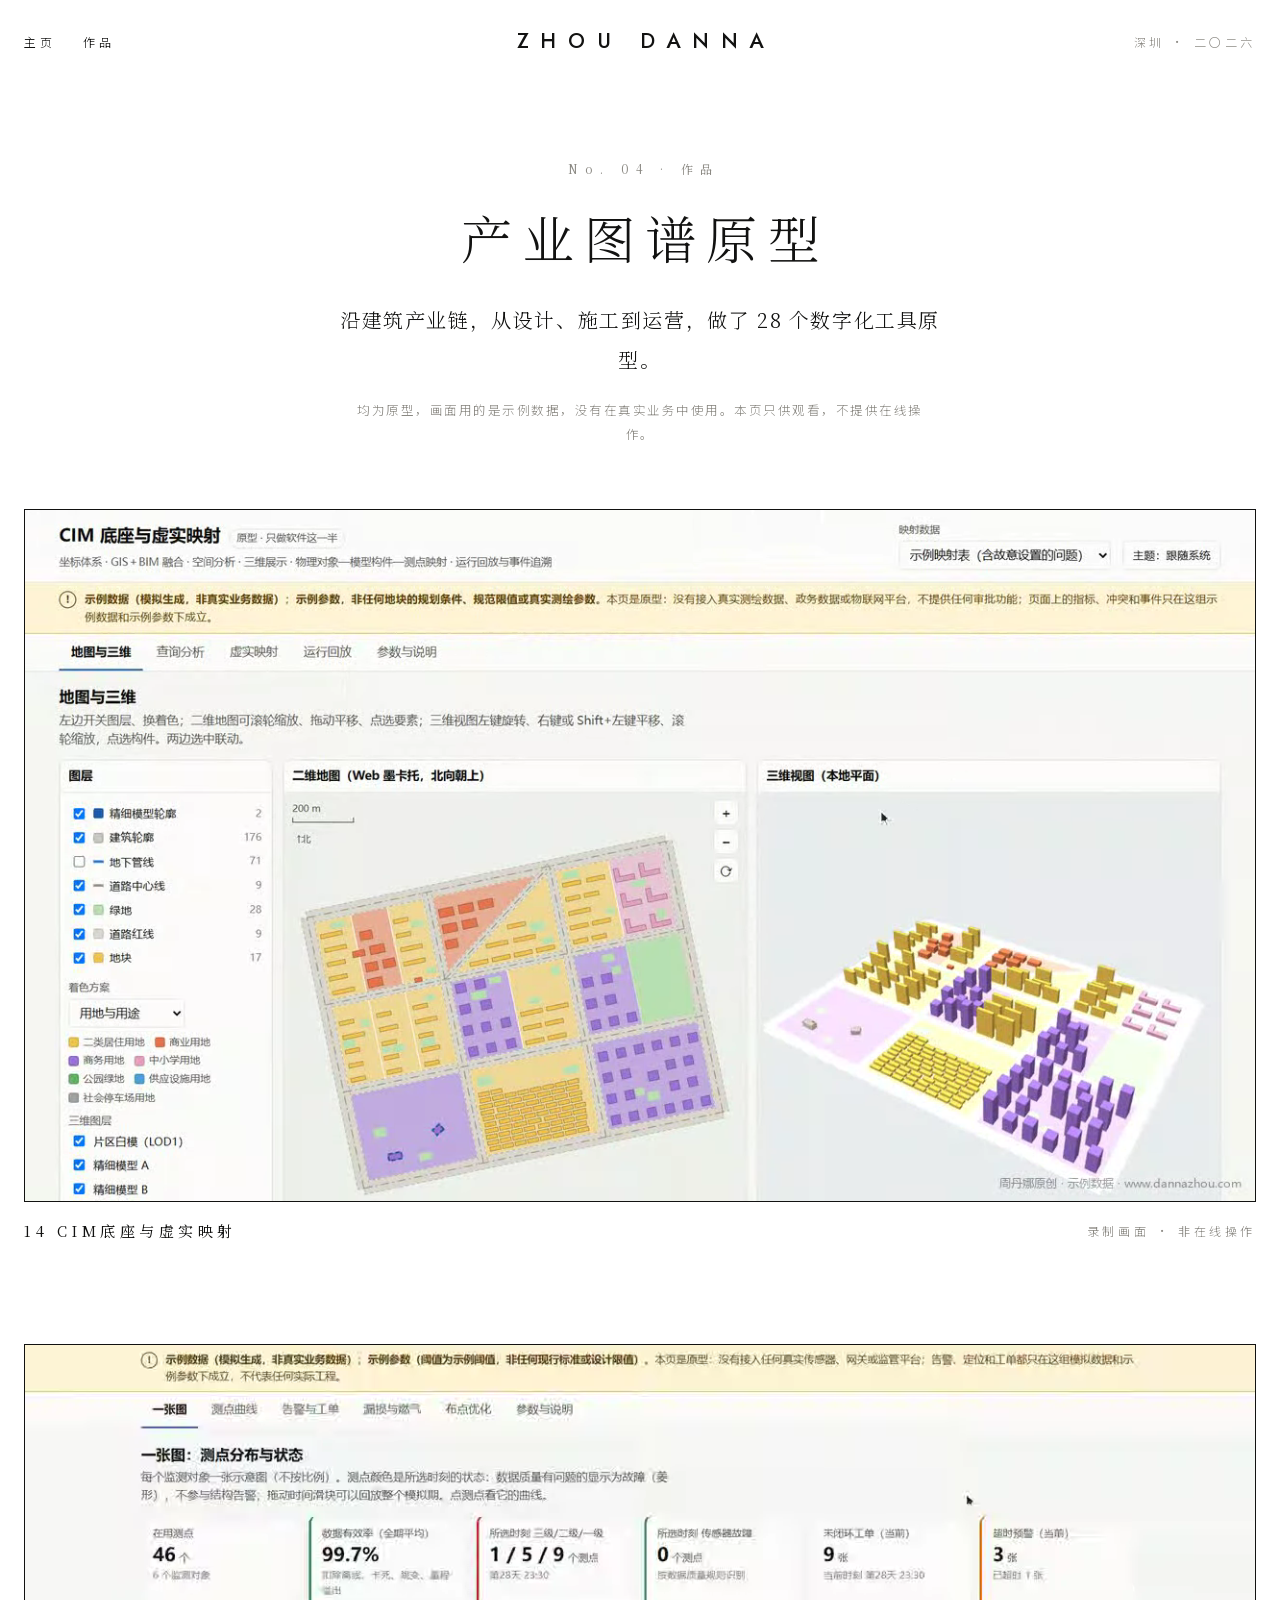
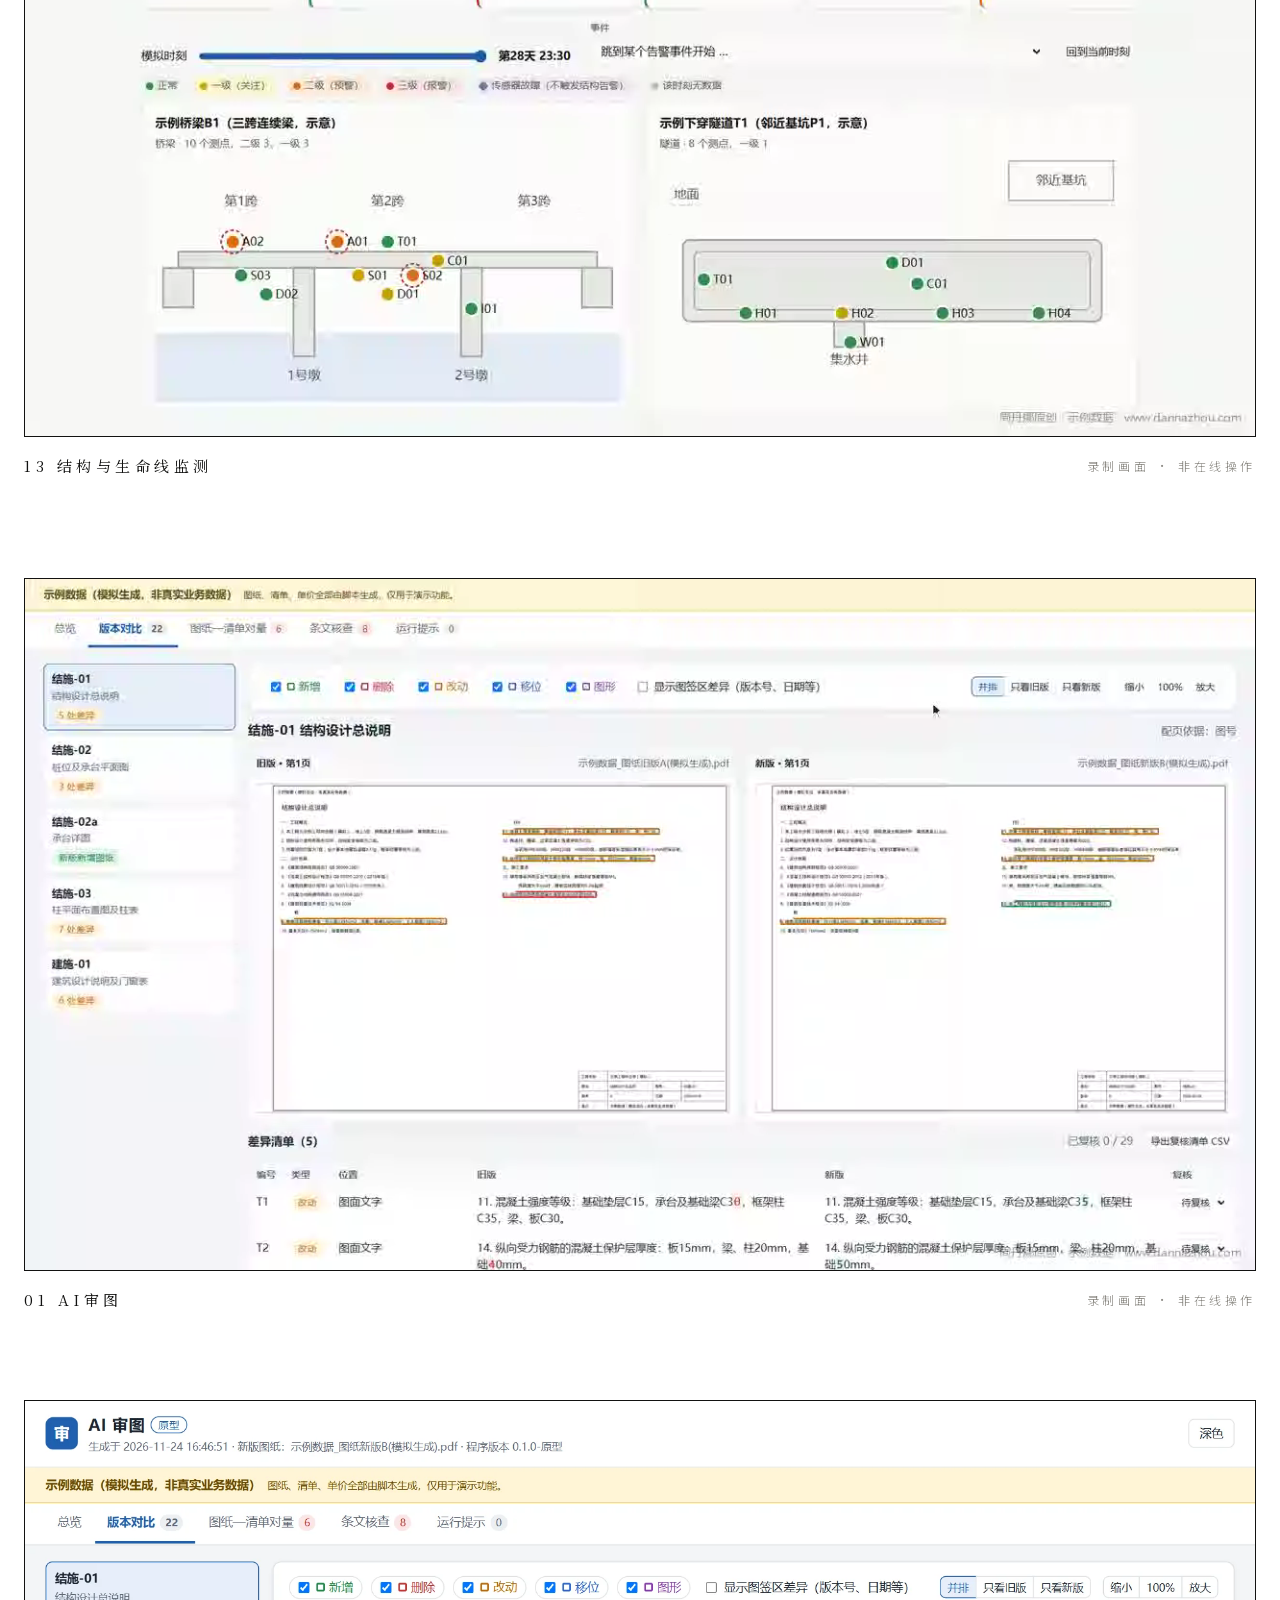
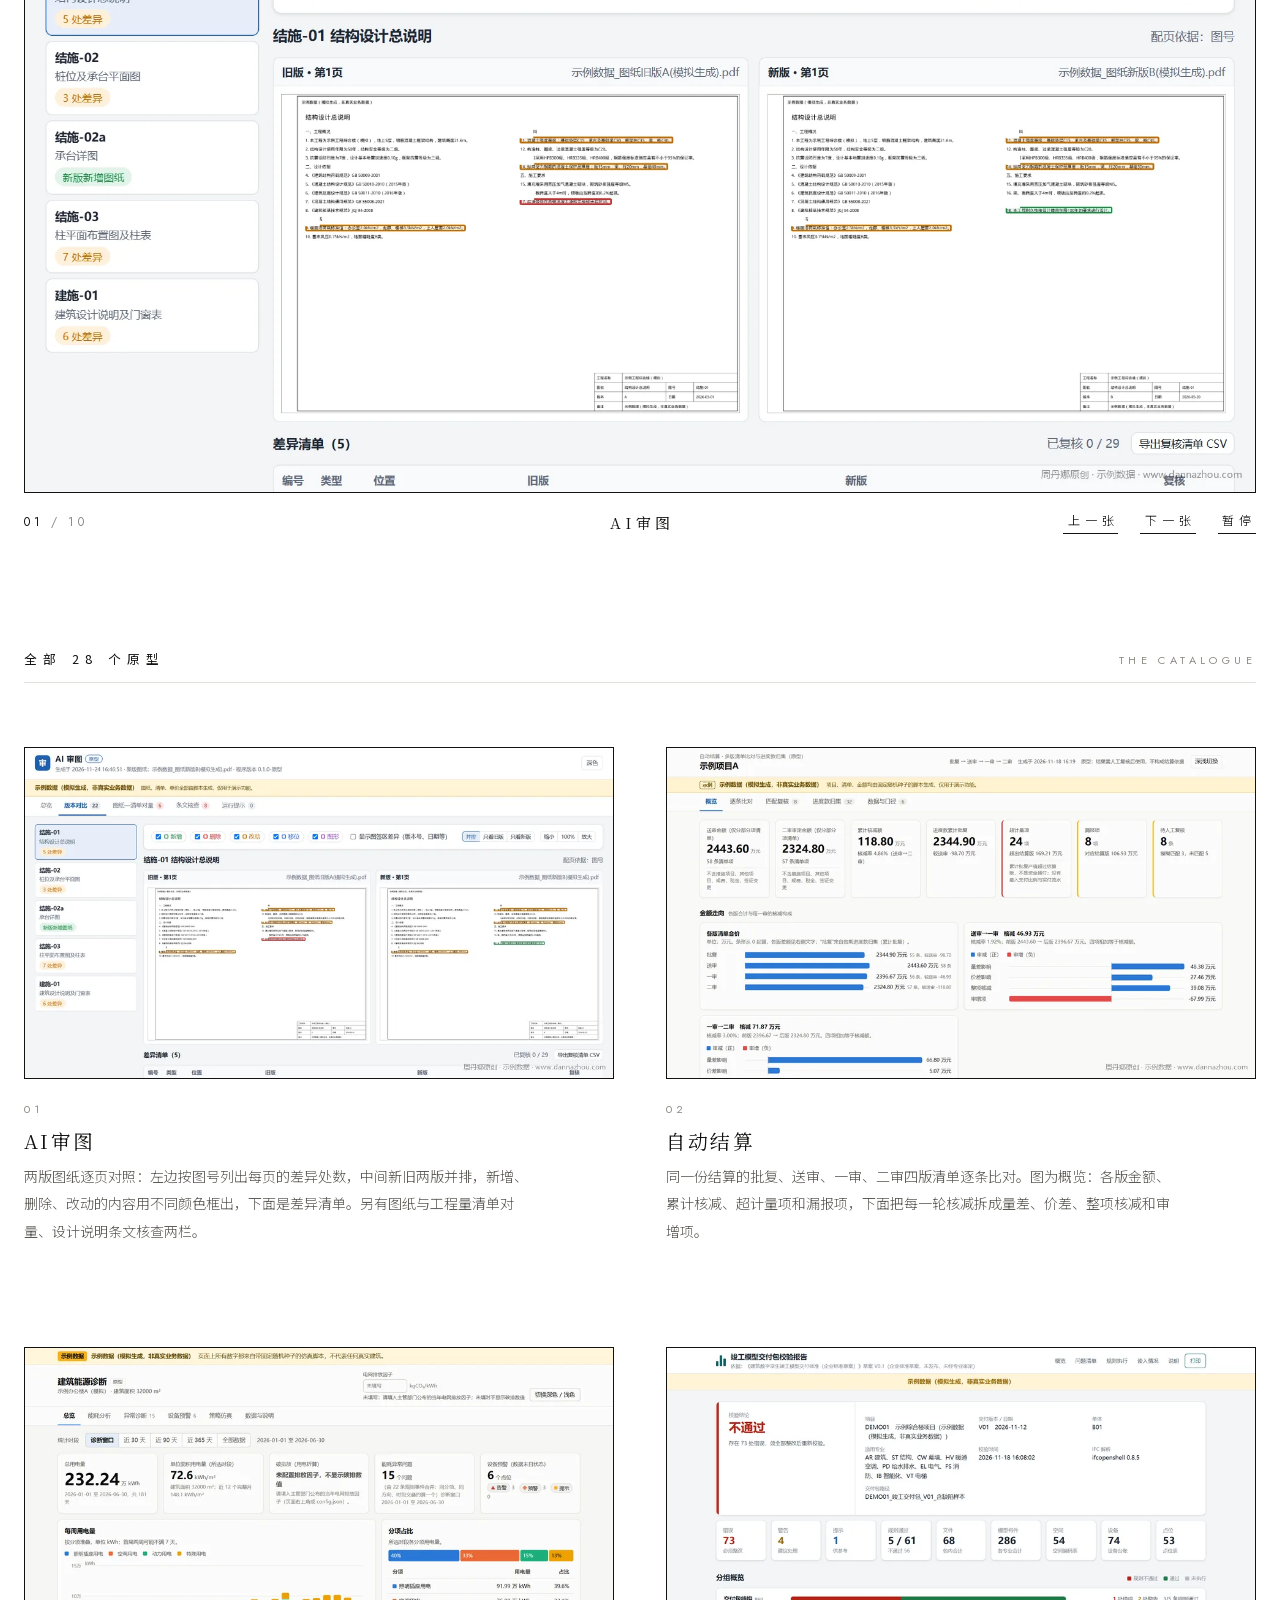
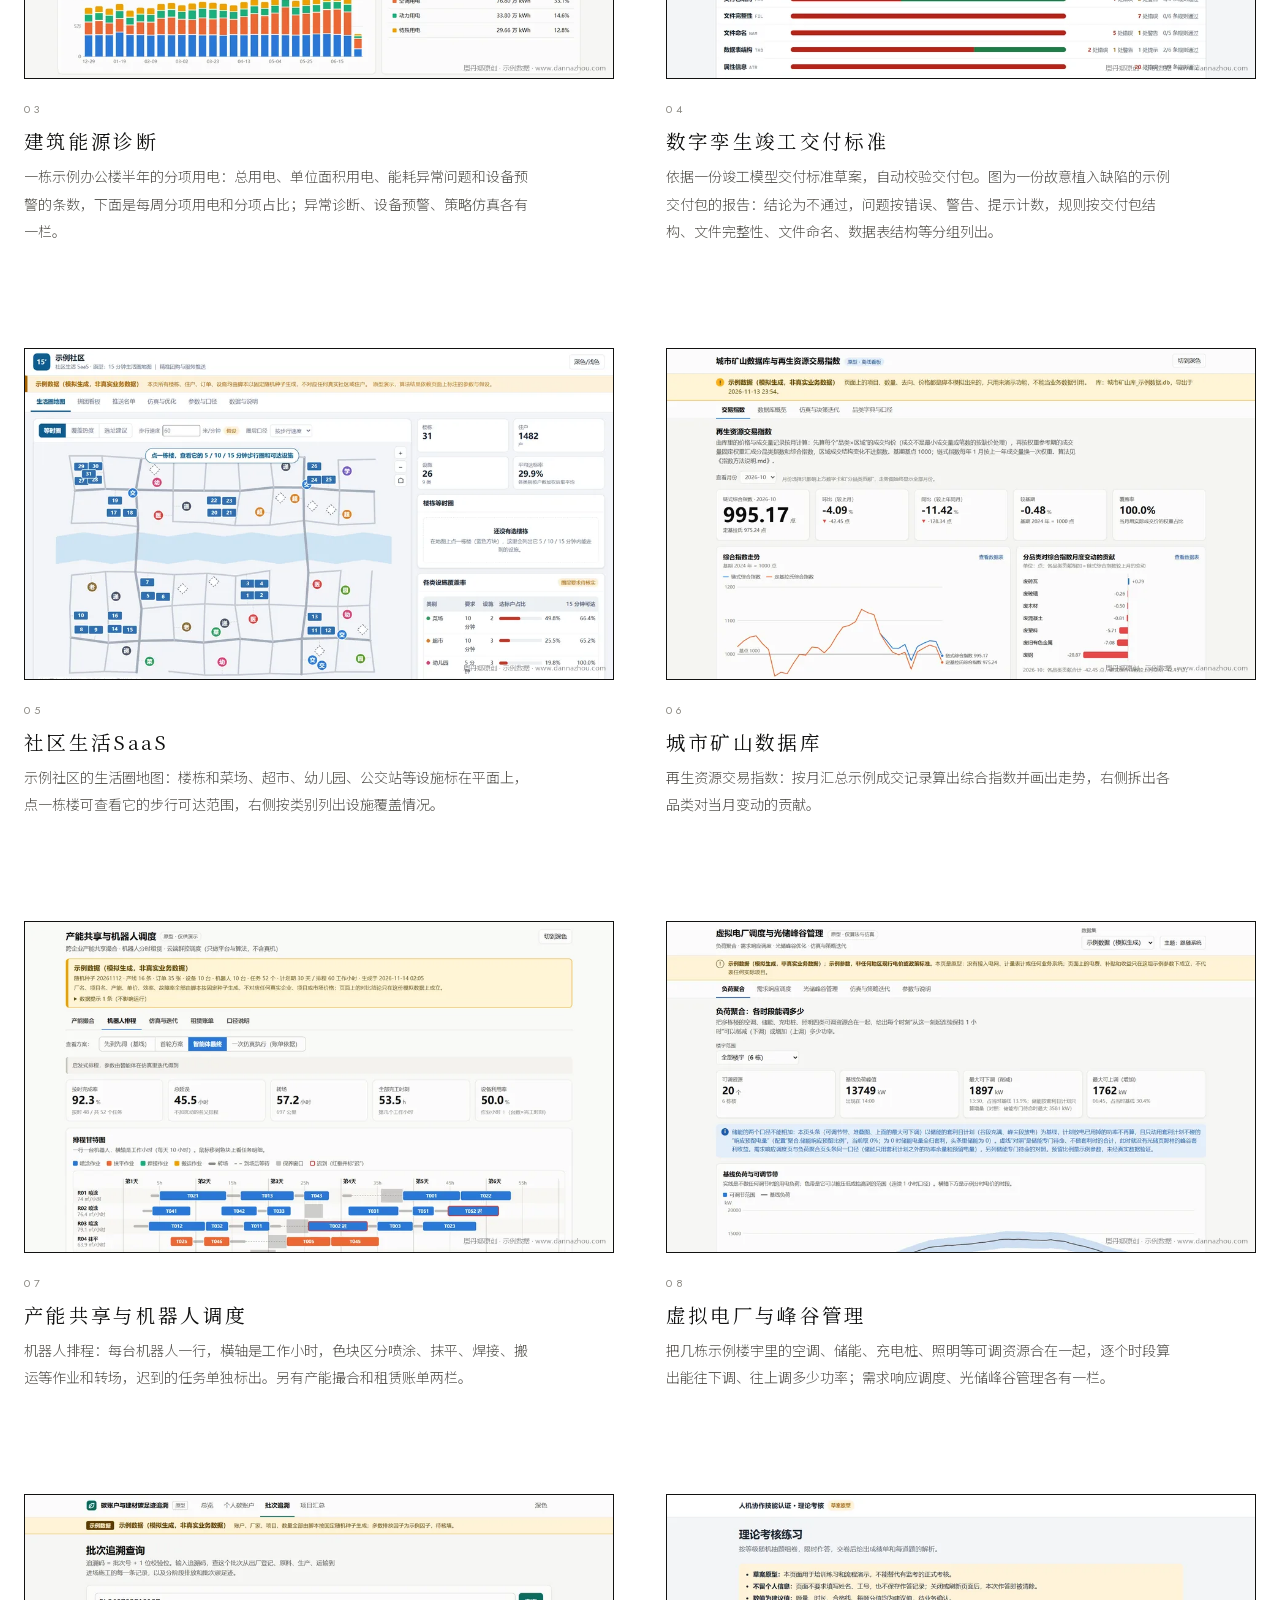
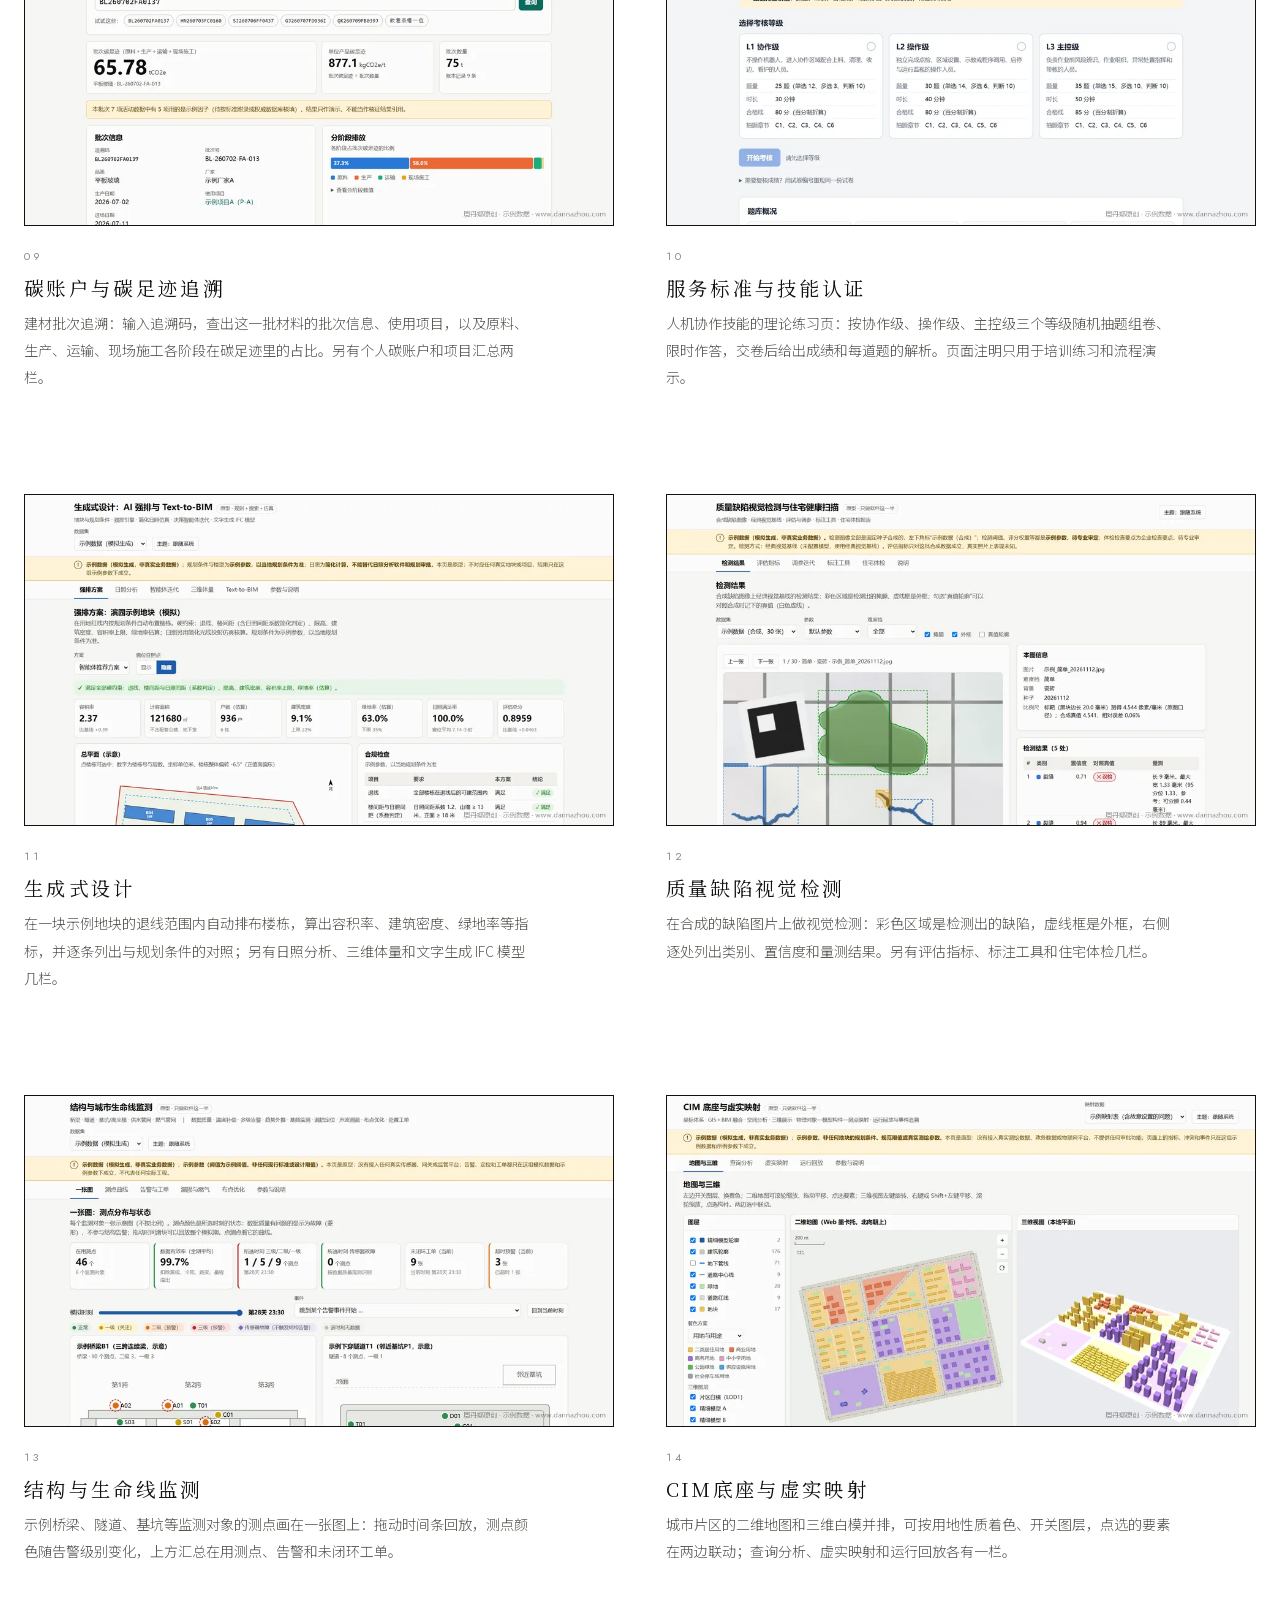
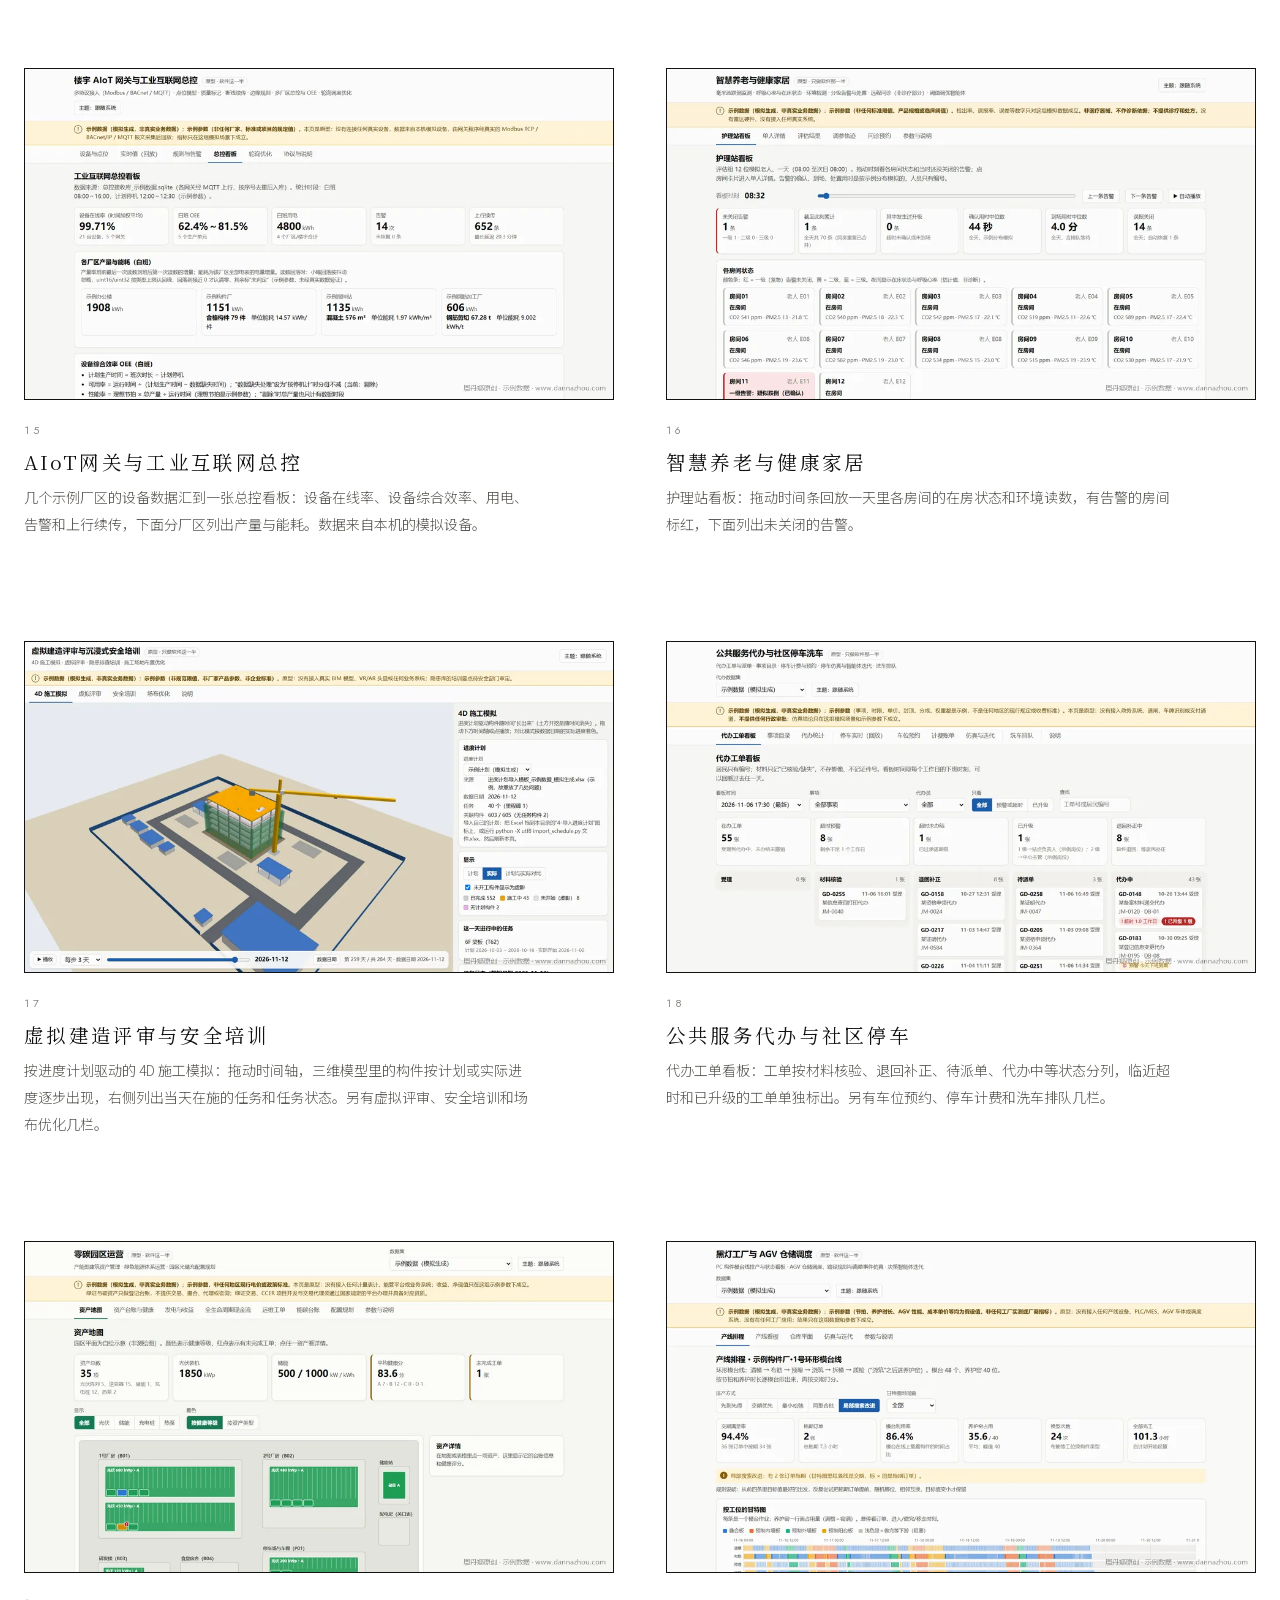
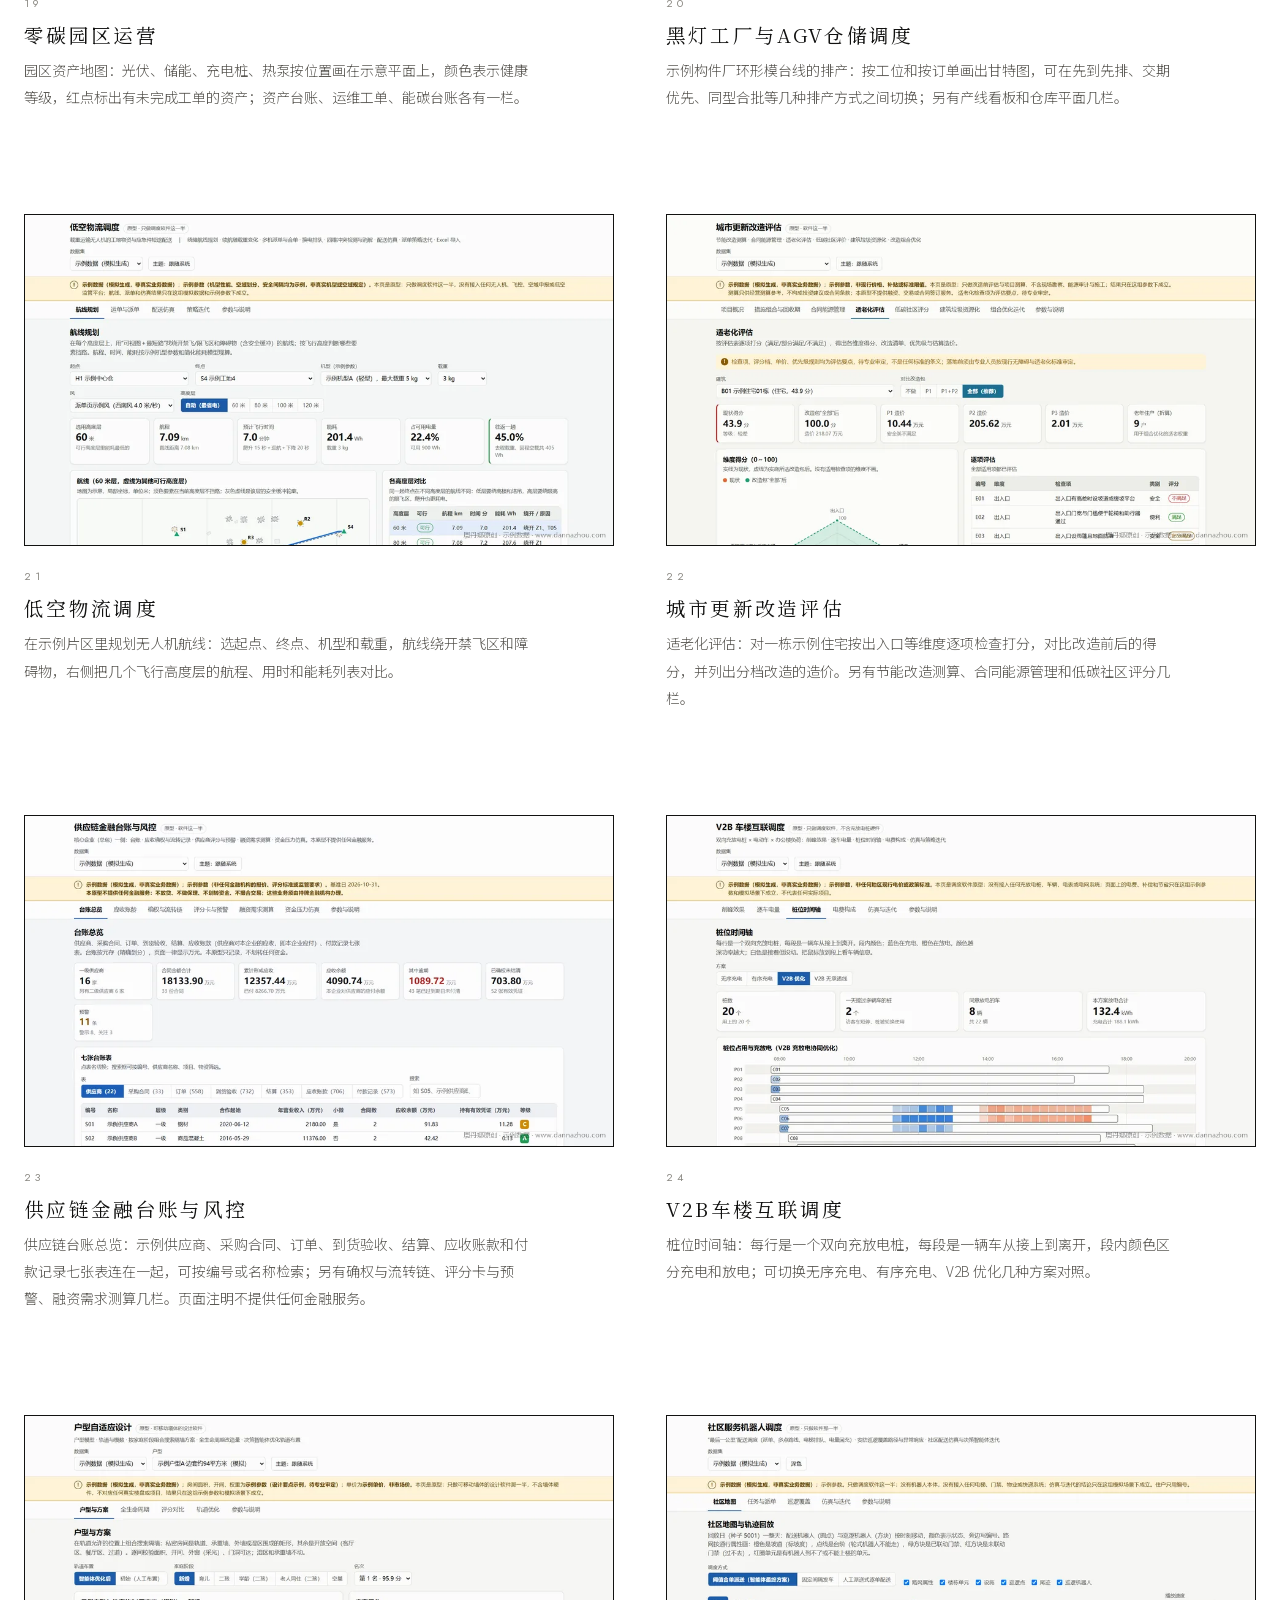
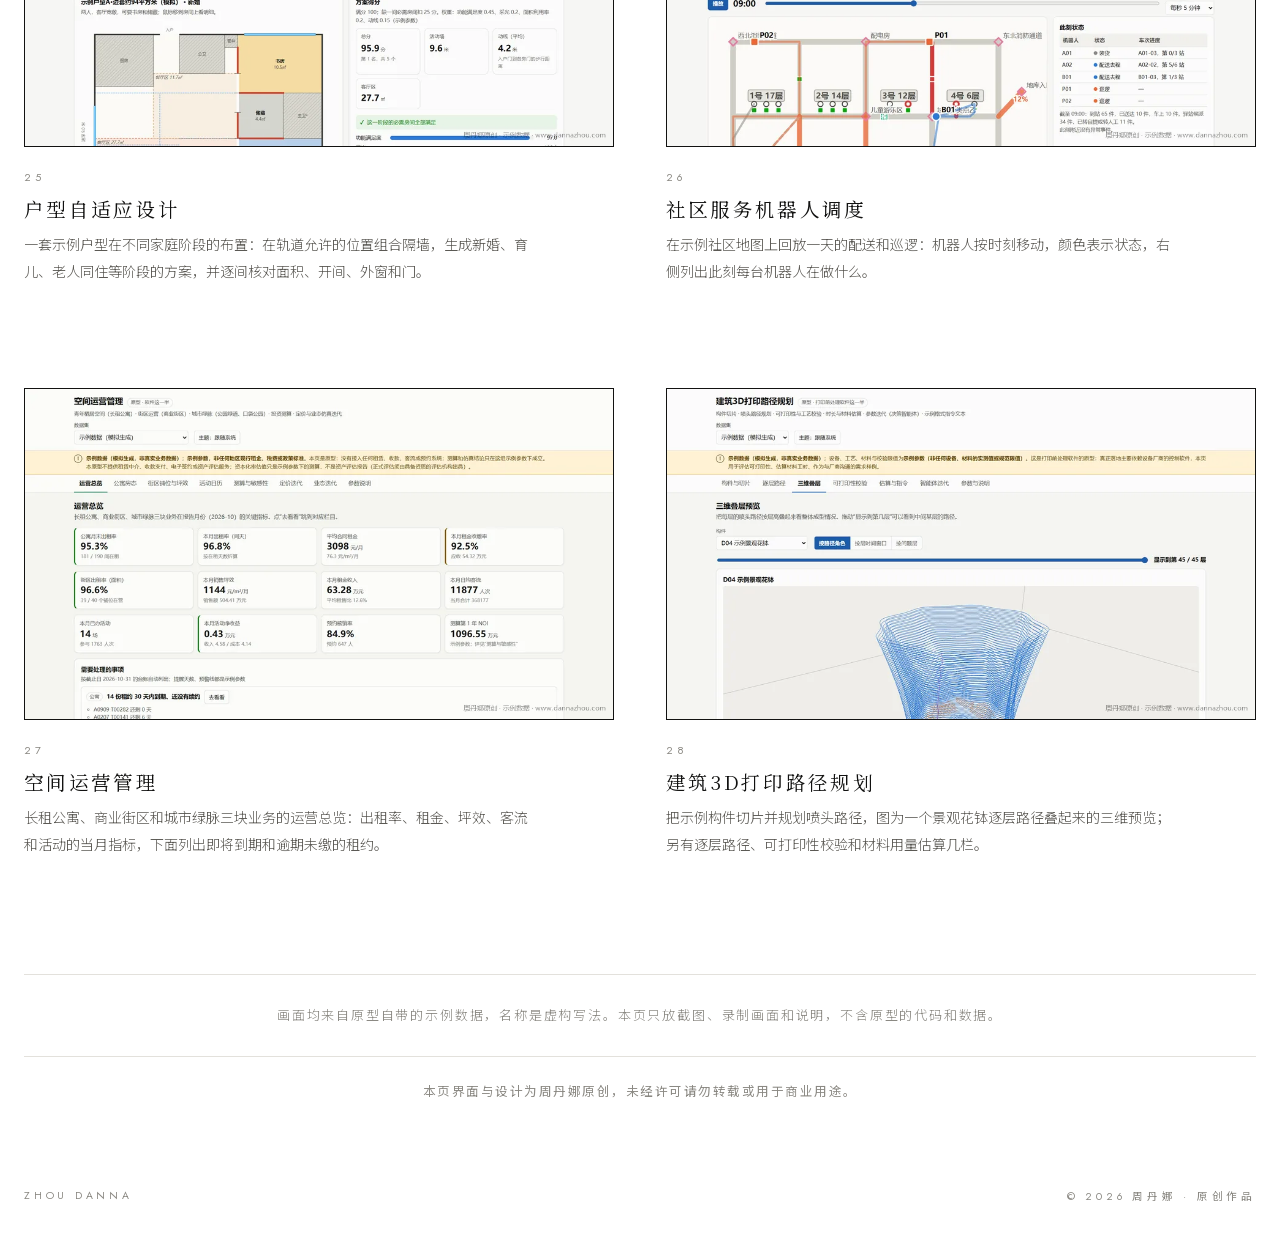
==== commit d46b94a7: "产业图谱作品页第一段录制画面也改为滚动到才加载" ====
--- a/demo/industry-map/index.html
+++ b/demo/industry-map/index.html
@@ -42,7 +42,7 @@
       <section class="w-recs" aria-label="录制画面">
         <div class="w-rec">
           <div class="w-rec-stage">
-            <video autoplay muted loop playsinline preload="metadata" poster="media/cim-poster.webp" data-fallback="media/cim-loop.webp" width="1280" height="720" aria-label="CIM底座与虚实映射录制画面：指针在二维地图上先后点选两栋楼，三维白模里同一栋楼跟着高亮">
+            <video muted loop playsinline preload="none" poster="media/cim-poster.webp" data-fallback="media/cim-loop.webp" width="1280" height="720" aria-label="CIM底座与虚实映射录制画面：指针在二维地图上先后点选两栋楼，三维白模里同一栋楼跟着高亮">
               <source src="media/cim-loop.webm" type='video/webm; codecs="vp9"'>
               <img src="media/cim-poster.webp" width="1280" height="720" alt="CIM底座与虚实映射录制画面：指针在二维地图上先后点选两栋楼，三维白模里同一栋楼跟着高亮">
             </video>
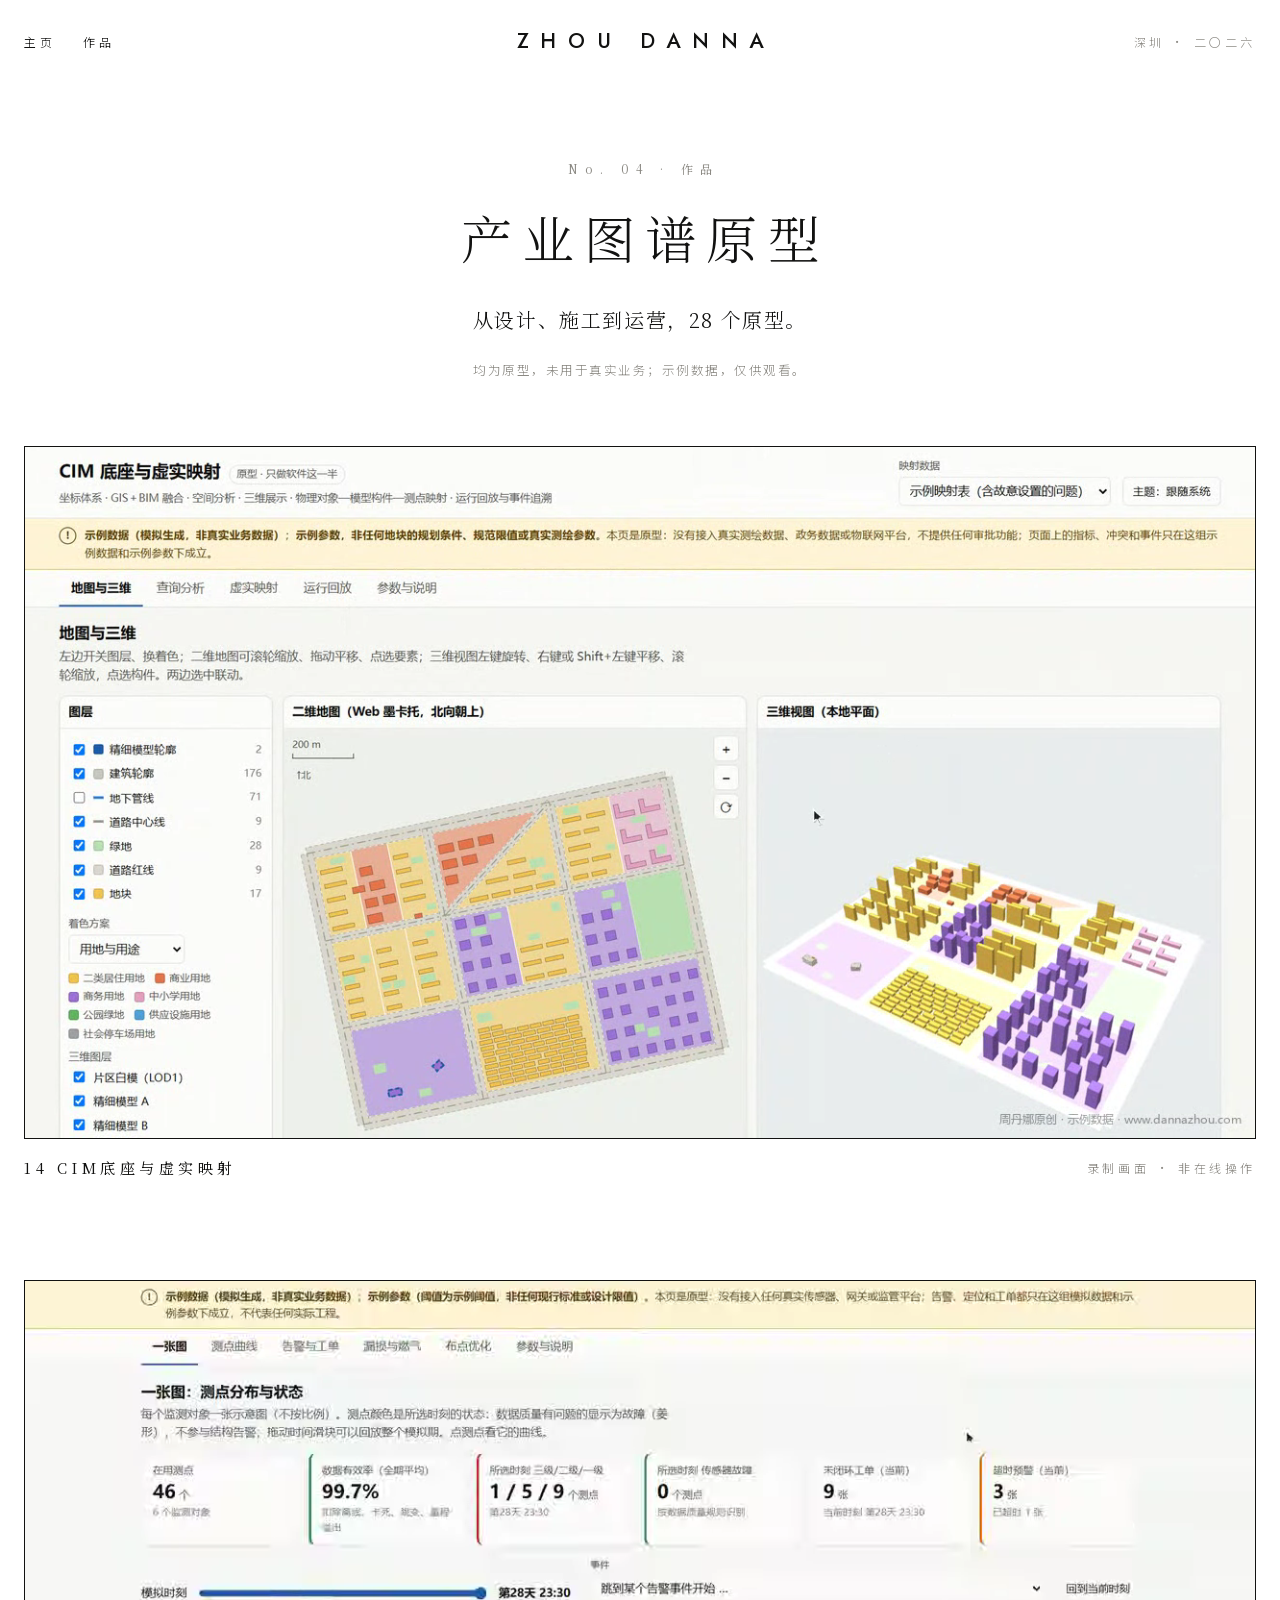
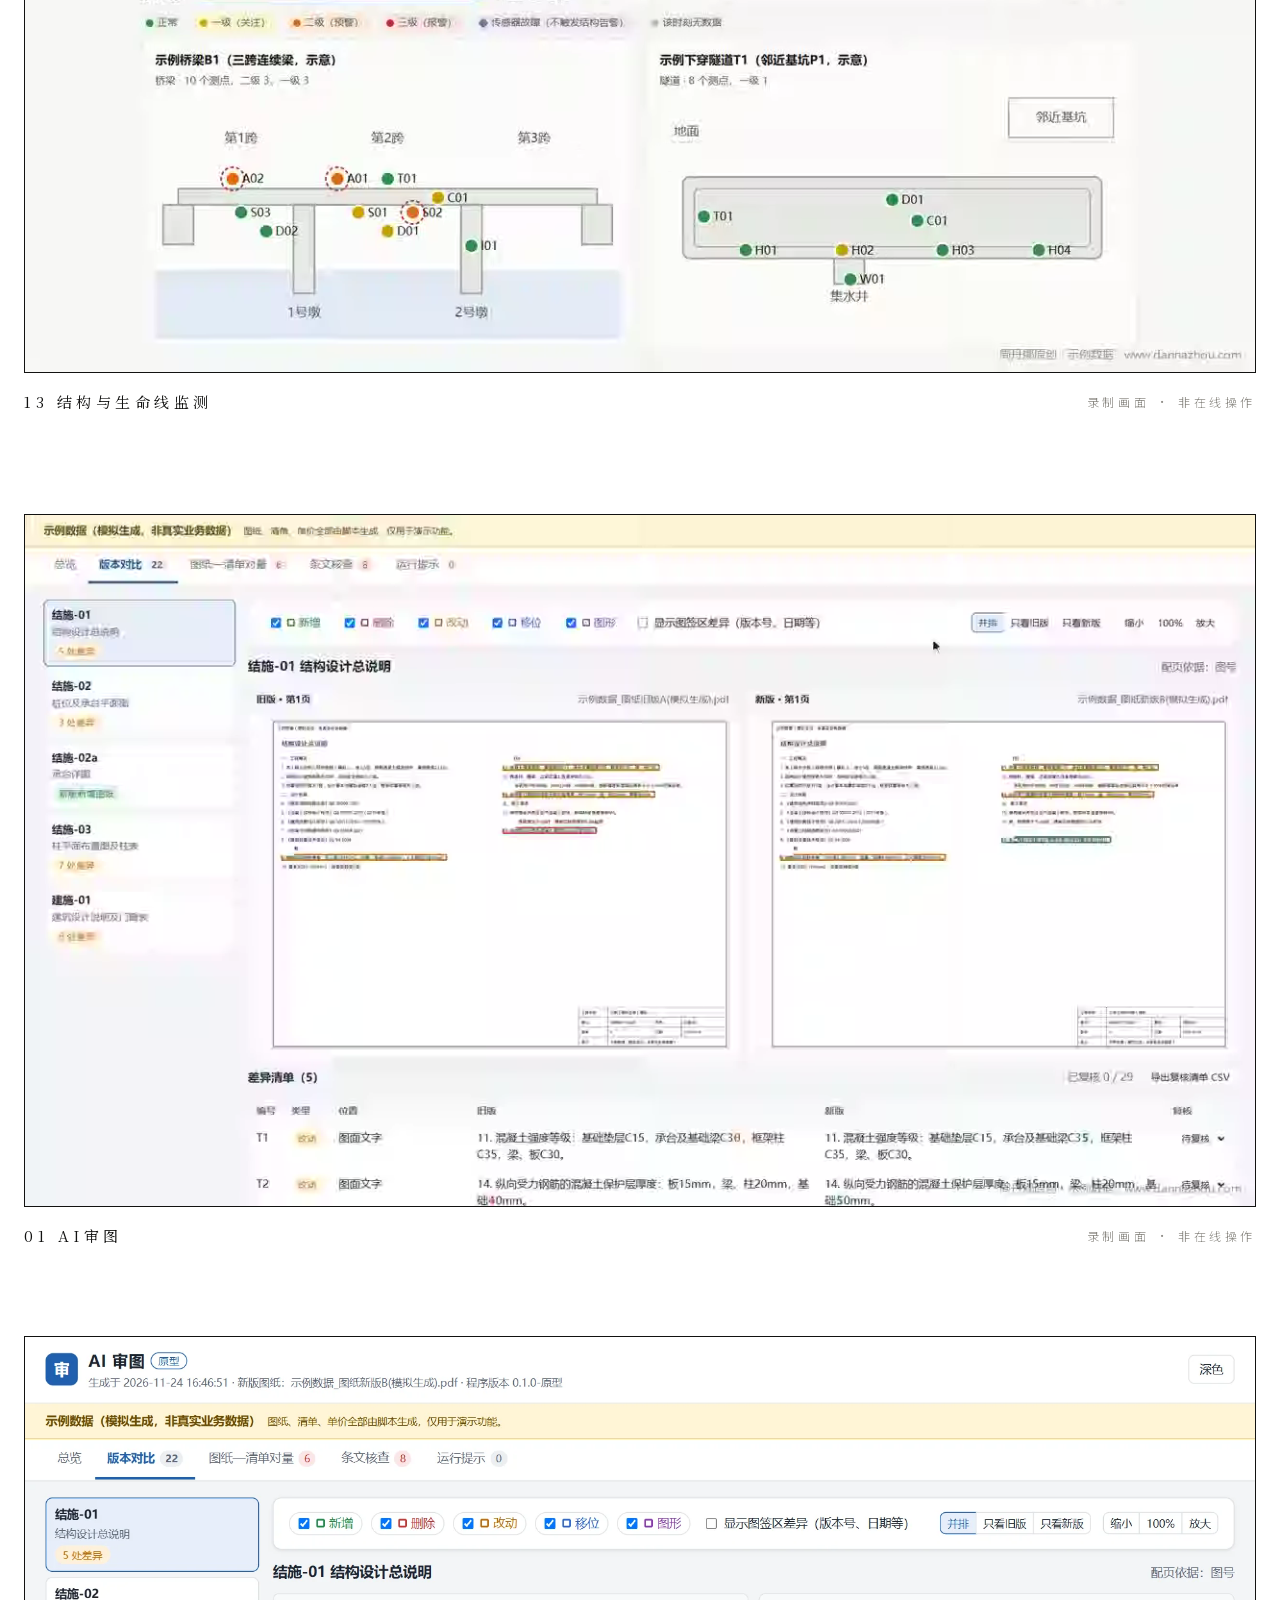
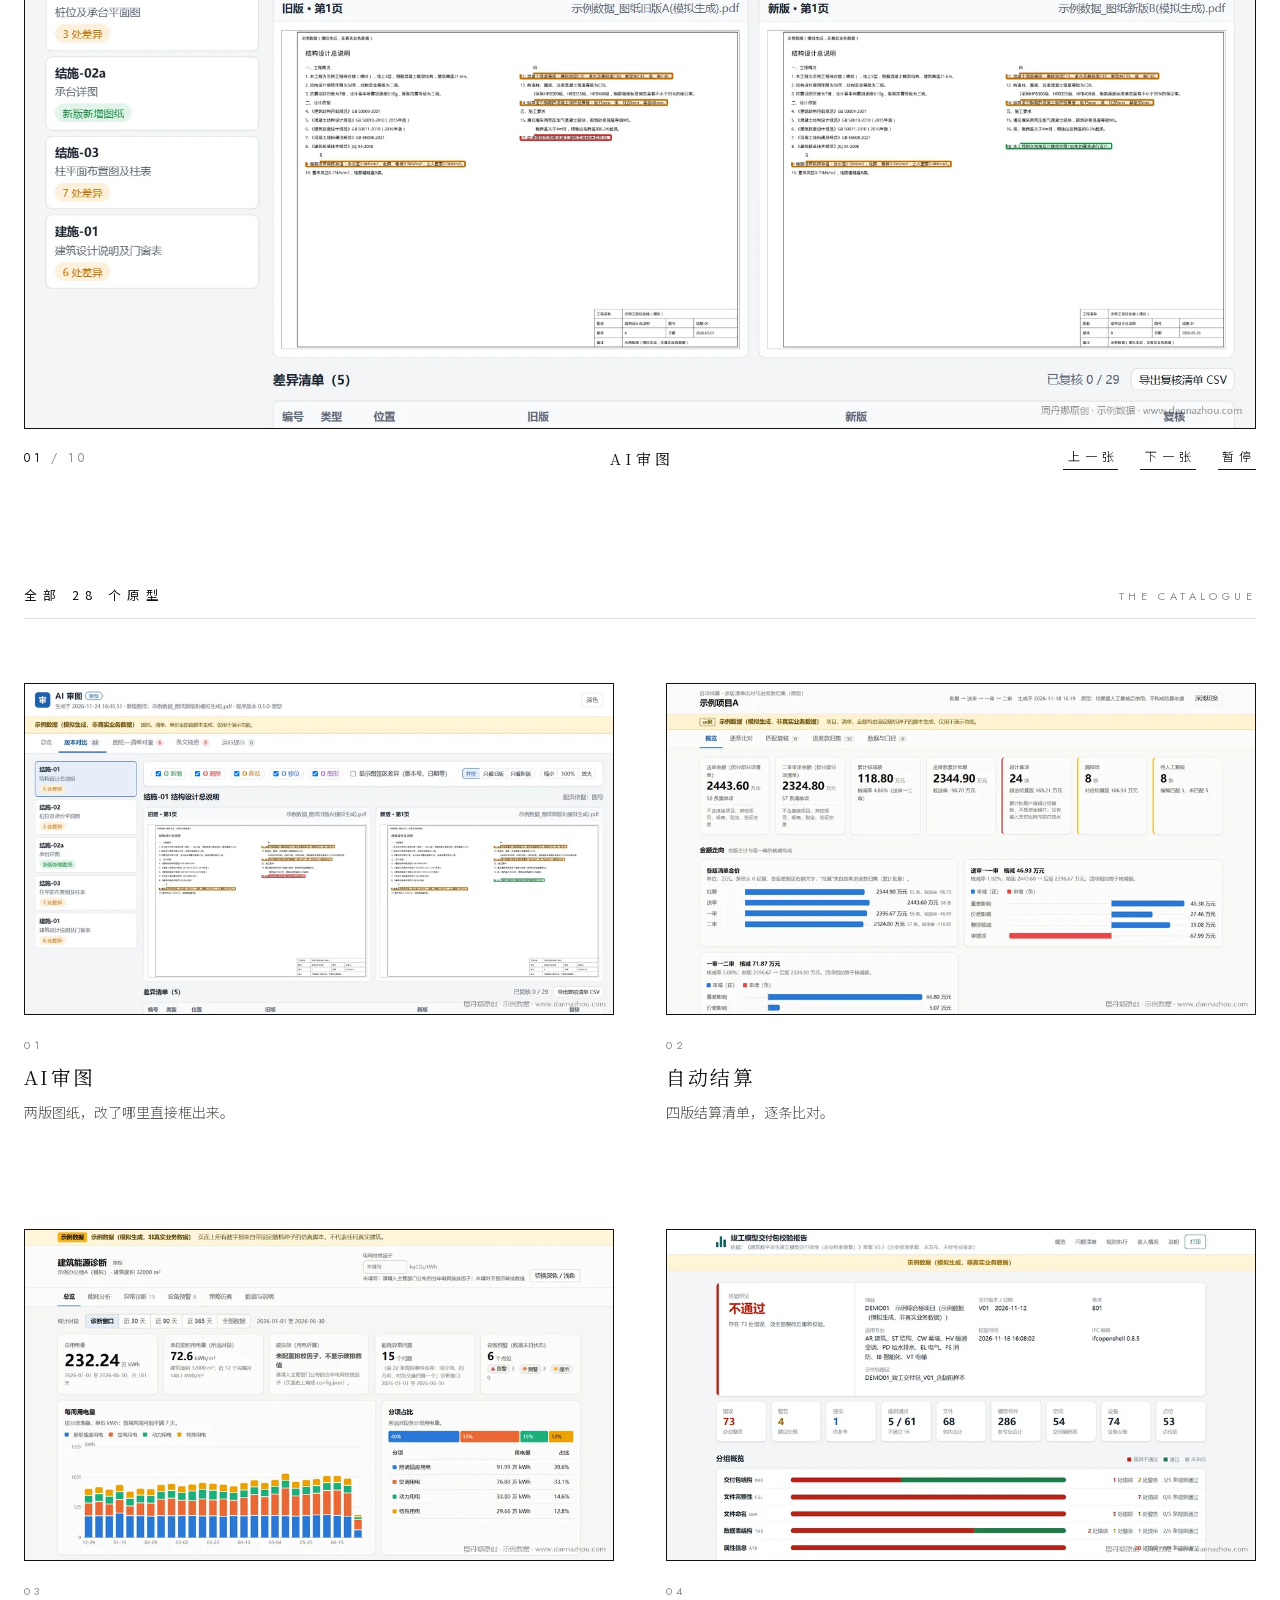
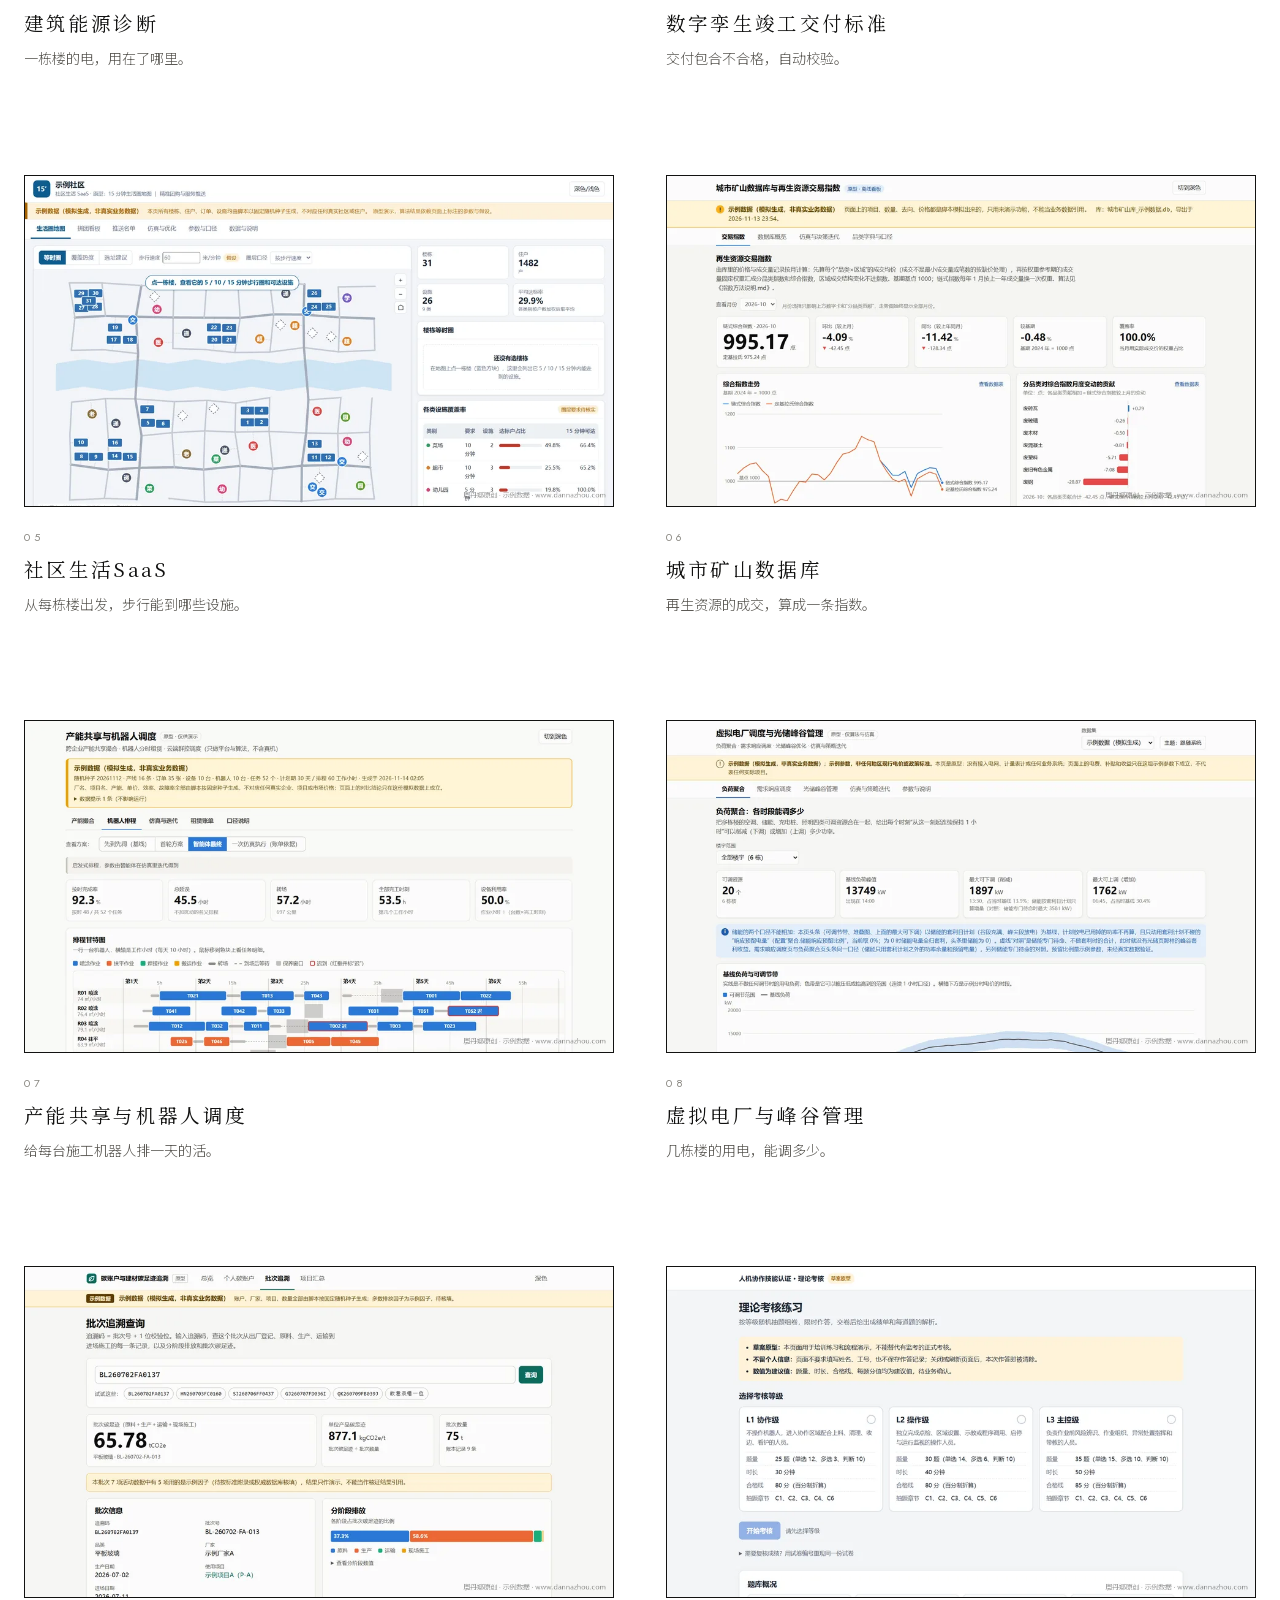
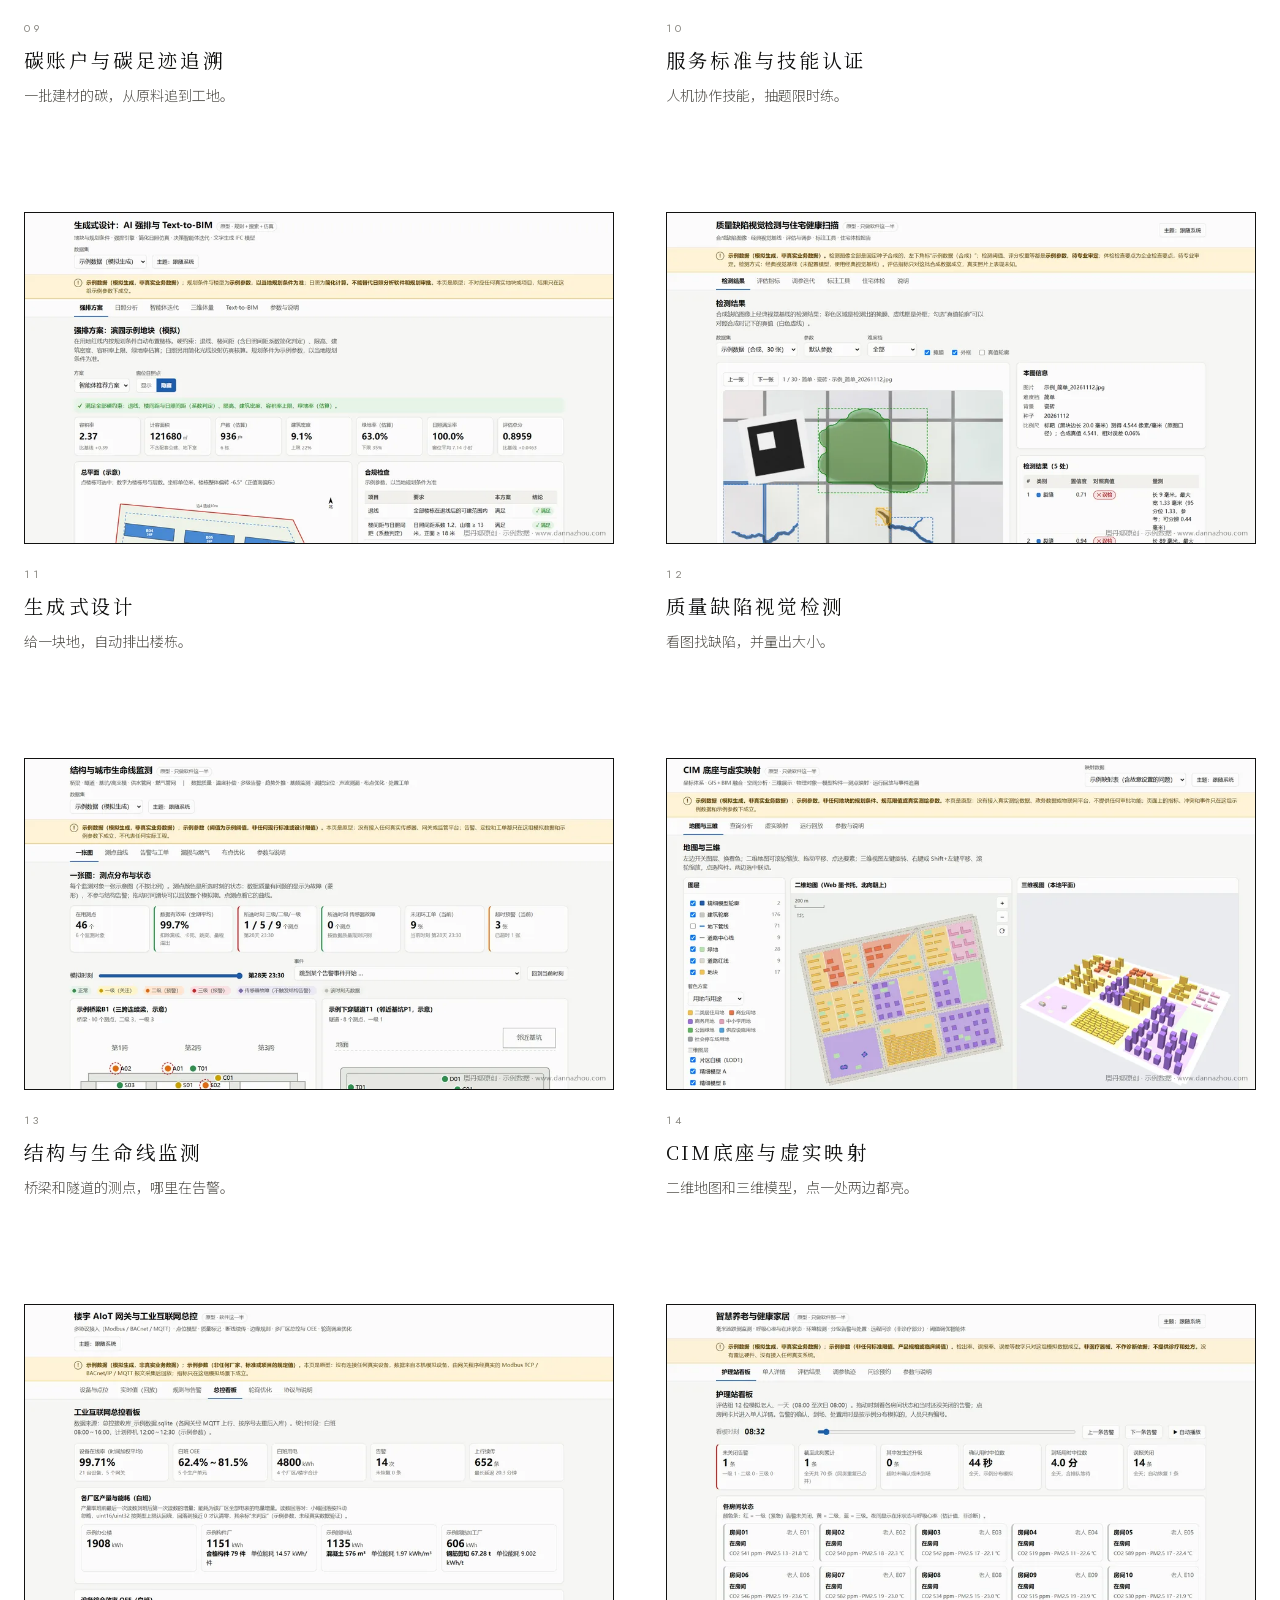
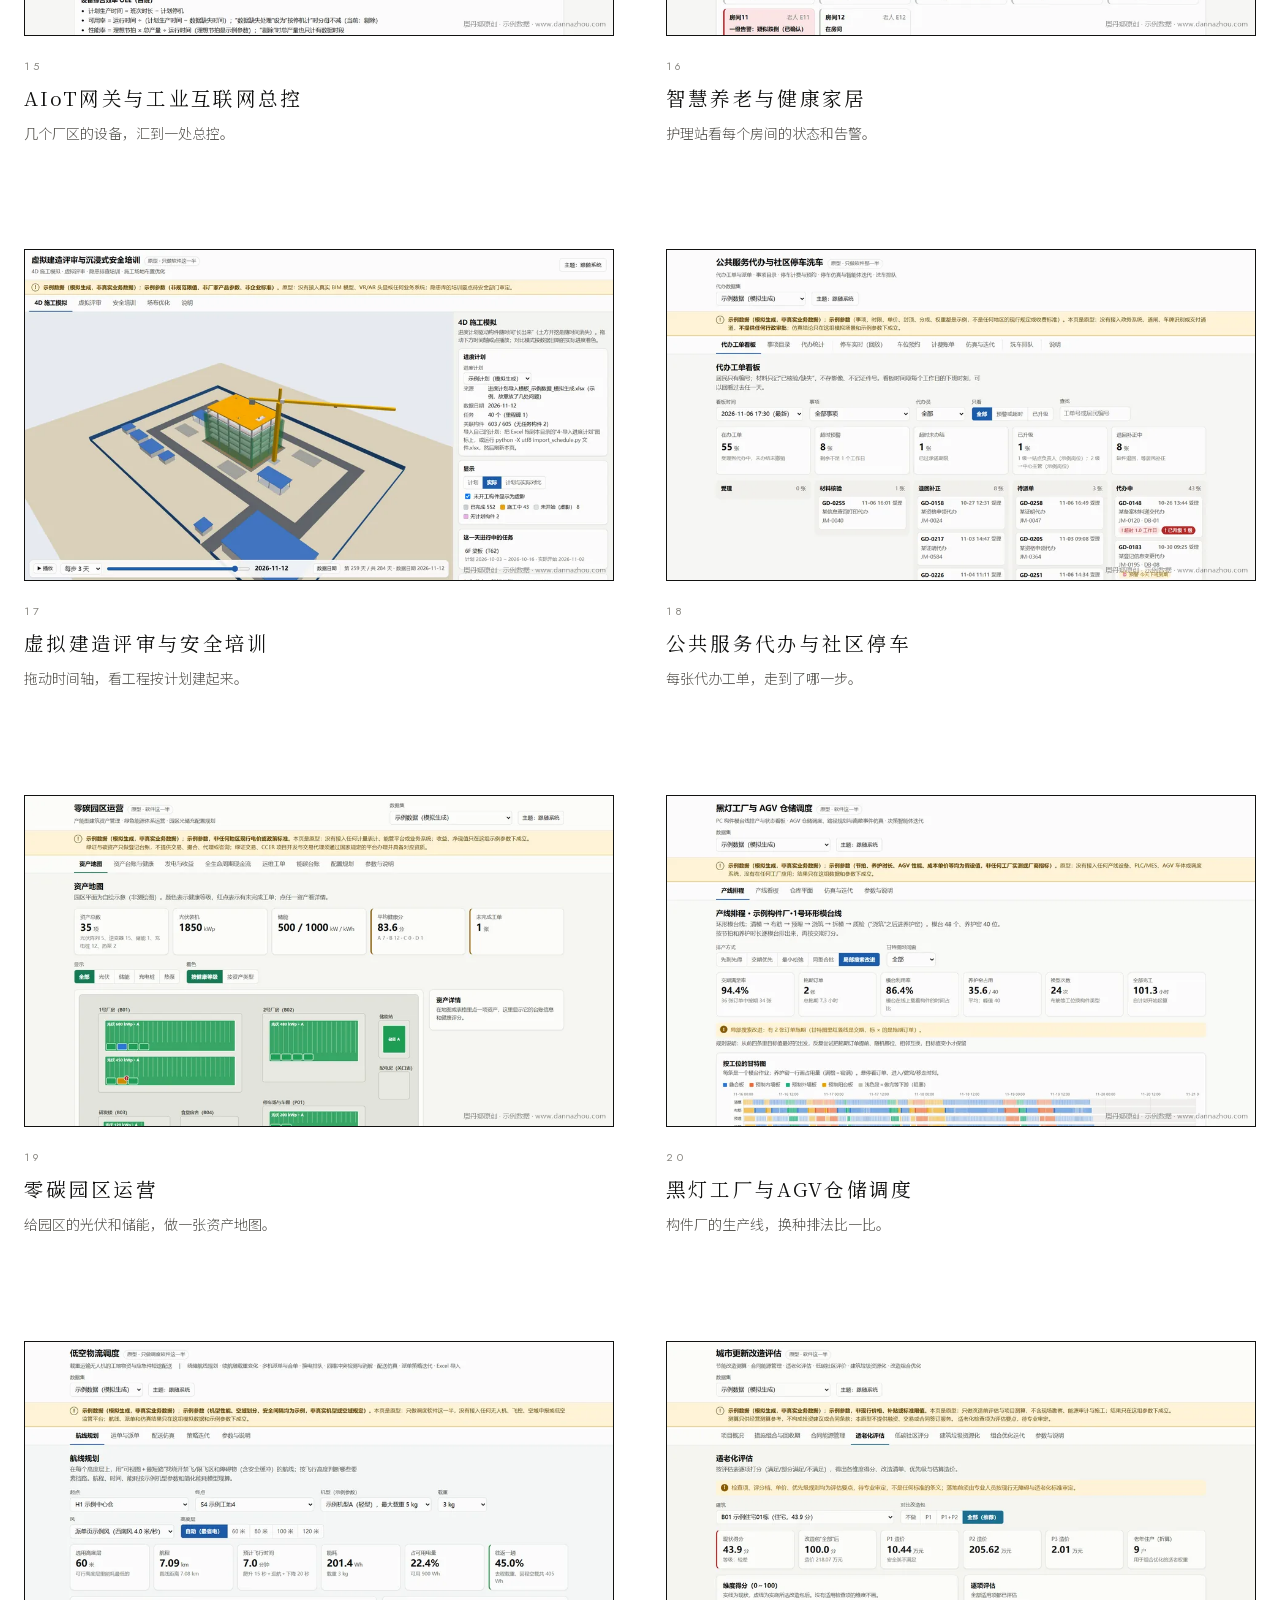
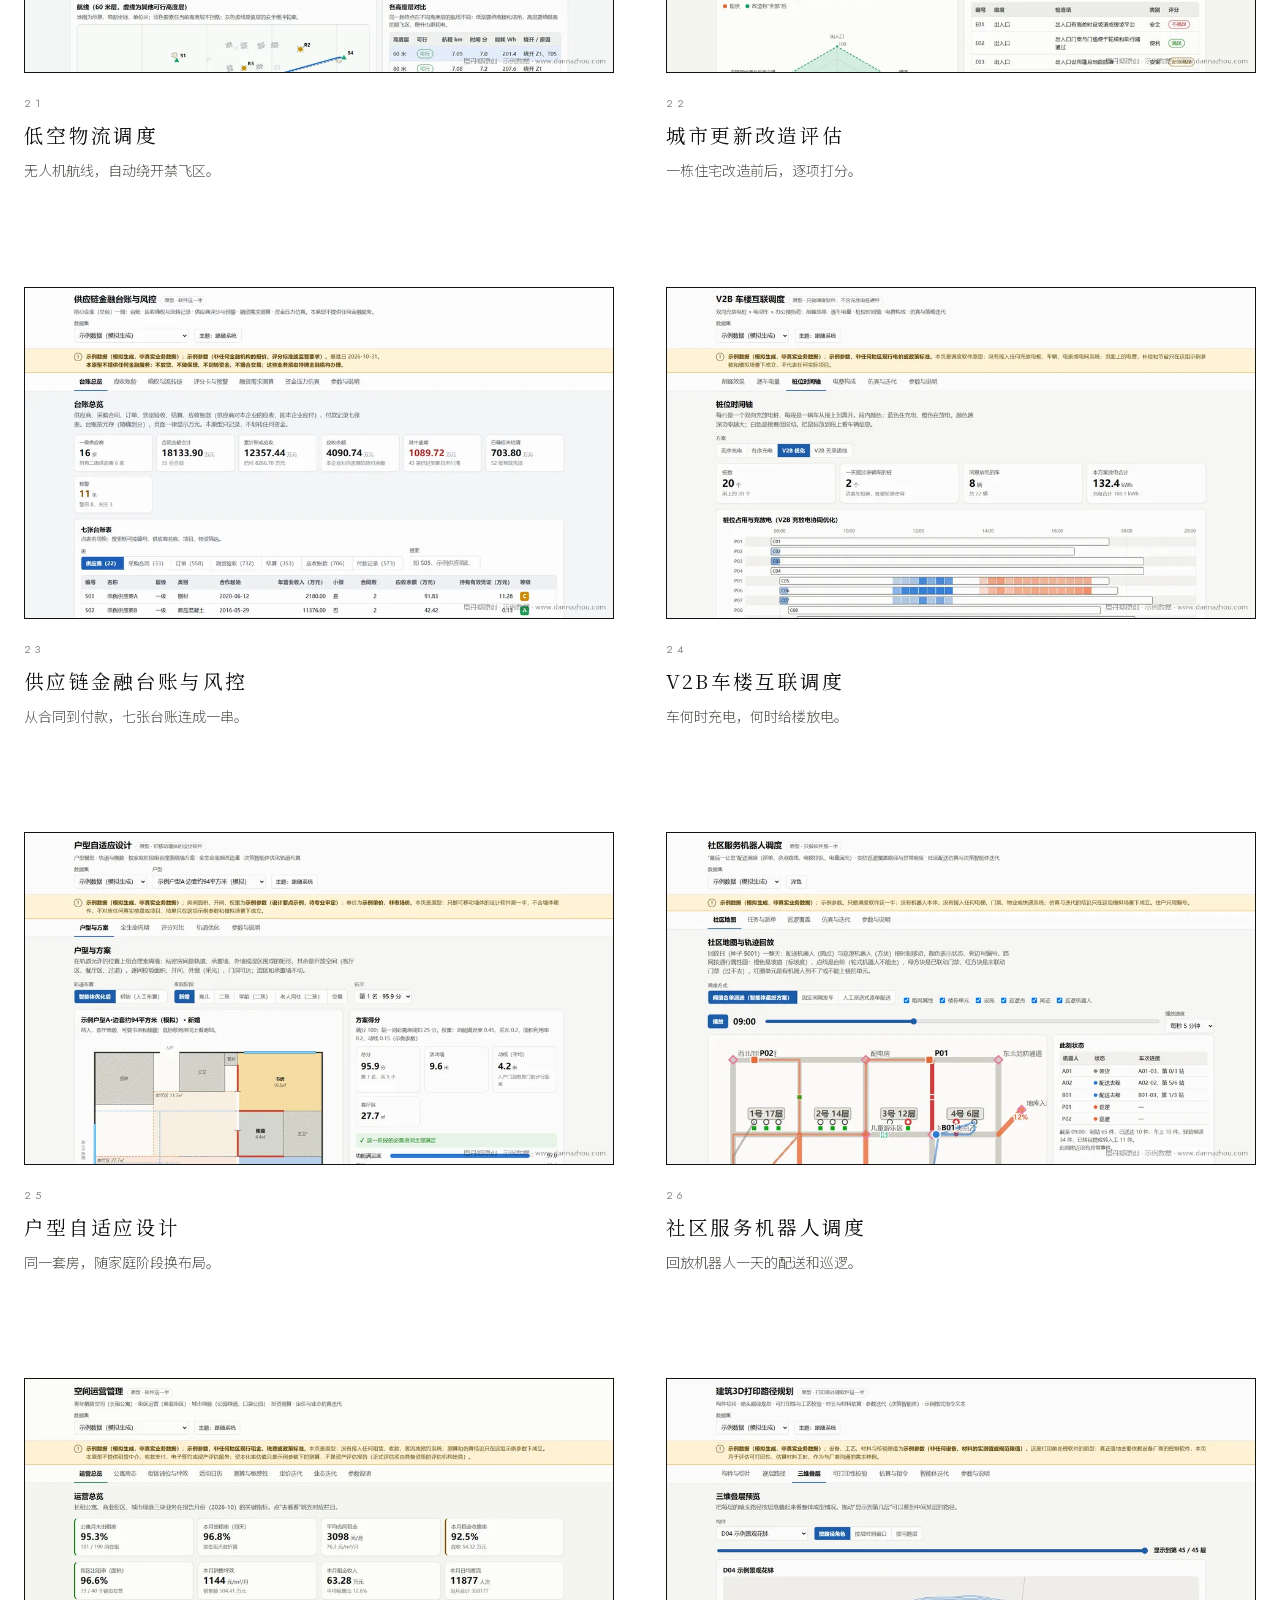
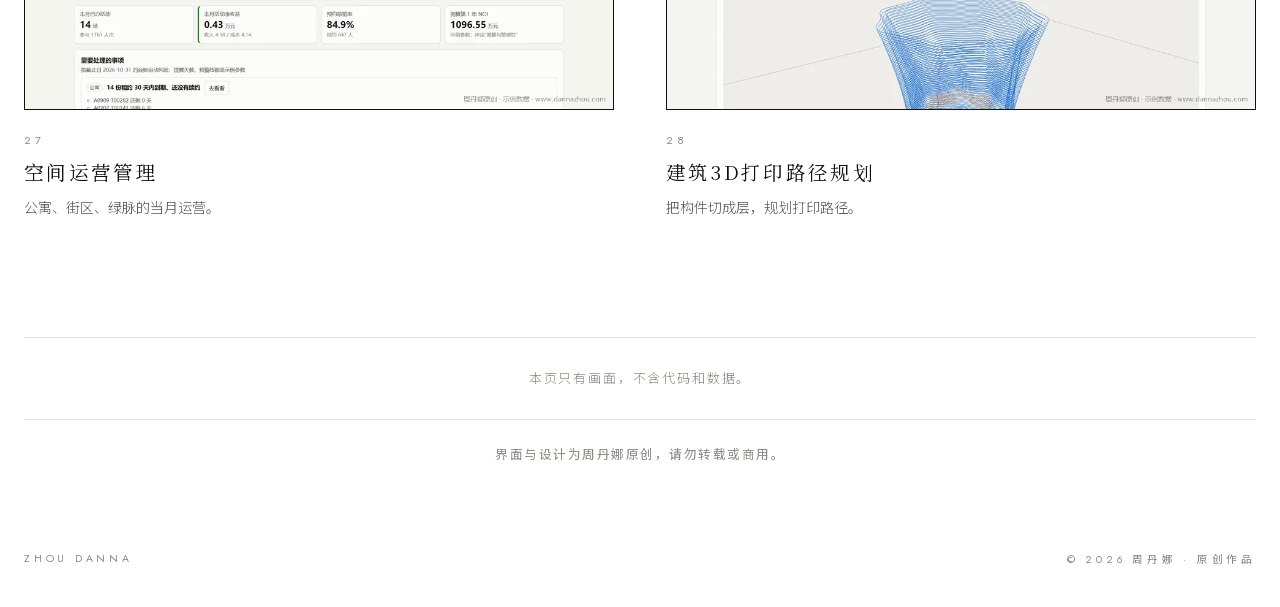
==== commit 8438d9bf: "三个页面的说明文字改成一句话" ====
--- a/demo/industry-map/index.html
+++ b/demo/industry-map/index.html
@@ -35,8 +35,8 @@
       <div class="w-say">
         <small>No. 04 · 作品</small>
         <h1>产业图谱原型</h1>
-        <p>沿建筑产业链，从设计、施工到运营，做了 28 个数字化工具原型。</p>
-        <p class="w-fine">均为原型，画面用的是示例数据，没有在真实业务中使用。本页只供观看，不提供在线操作。</p>
+        <p>从设计、施工到运营，28 个原型。</p>
+        <p class="w-fine">均为原型，未用于真实业务；示例数据，仅供观看。</p>
       </div>
 
       <section class="w-recs" aria-label="录制画面">
@@ -94,121 +94,121 @@
         <div class="w-cells">
           <article class="w-cell" id="p01">
             <figure><img loading="lazy" src="img/01-drawing-review-1920.webp" srcset="img/01-drawing-review-960.webp 960w, img/01-drawing-review-1920.webp 1920w" sizes="(max-width: 700px) 320px, (max-width:860px) calc(100vw - 48px), (max-width: 1368px) calc(50vw - 56px), 620px" width="1920" height="1080" alt="版本对比：新旧两版图纸并排，差异处用彩色框标出"></figure>
-            <small>01</small><h3>AI审图</h3><p>两版图纸逐页对照：左边按图号列出每页的差异处数，中间新旧两版并排，新增、删除、改动的内容用不同颜色框出，下面是差异清单。另有图纸与工程量清单对量、设计说明条文核查两栏。</p>
+            <small>01</small><h3>AI审图</h3><p>两版图纸，改了哪里直接框出来。</p>
           </article>
           <article class="w-cell" id="p02">
             <figure><img loading="lazy" src="img/02-auto-settlement-1920.webp" srcset="img/02-auto-settlement-960.webp 960w, img/02-auto-settlement-1920.webp 1920w" sizes="(max-width: 700px) 320px, (max-width:860px) calc(100vw - 48px), (max-width: 1368px) calc(50vw - 56px), 620px" width="1920" height="1080" alt="结算概览：各版清单金额、核减与超计量、漏报项"></figure>
-            <small>02</small><h3>自动结算</h3><p>同一份结算的批复、送审、一审、二审四版清单逐条比对。图为概览：各版金额、累计核减、超计量项和漏报项，下面把每一轮核减拆成量差、价差、整项核减和审增项。</p>
+            <small>02</small><h3>自动结算</h3><p>四版结算清单，逐条比对。</p>
           </article>
           <article class="w-cell" id="p03">
             <figure><img loading="lazy" src="img/03-energy-diagnosis-1920.webp" srcset="img/03-energy-diagnosis-960.webp 960w, img/03-energy-diagnosis-1920.webp 1920w" sizes="(max-width: 700px) 320px, (max-width:860px) calc(100vw - 48px), (max-width: 1368px) calc(50vw - 56px), 620px" width="1920" height="1080" alt="能源诊断总览：用电指标卡、每周分项用电与分项占比"></figure>
-            <small>03</small><h3>建筑能源诊断</h3><p>一栋示例办公楼半年的分项用电：总用电、单位面积用电、能耗异常问题和设备预警的条数，下面是每周分项用电和分项占比；异常诊断、设备预警、策略仿真各有一栏。</p>
+            <small>03</small><h3>建筑能源诊断</h3><p>一栋楼的电，用在了哪里。</p>
           </article>
           <article class="w-cell" id="p04">
             <figure><img loading="lazy" src="img/04-twin-delivery-1920.webp" srcset="img/04-twin-delivery-960.webp 960w, img/04-twin-delivery-1920.webp 1920w" sizes="(max-width: 700px) 320px, (max-width:860px) calc(100vw - 48px), (max-width: 1368px) calc(50vw - 56px), 620px" width="1920" height="1080" alt="交付包校验报告：结论、问题计数与分组规则通过情况"></figure>
-            <small>04</small><h3>数字孪生竣工交付标准</h3><p>依据一份竣工模型交付标准草案，自动校验交付包。图为一份故意植入缺陷的示例交付包的报告：结论为不通过，问题按错误、警告、提示计数，规则按交付包结构、文件完整性、文件命名、数据表结构等分组列出。</p>
+            <small>04</small><h3>数字孪生竣工交付标准</h3><p>交付包合不合格，自动校验。</p>
           </article>
           <article class="w-cell" id="p05">
             <figure><img loading="lazy" src="img/05-community-life-1920.webp" srcset="img/05-community-life-960.webp 960w, img/05-community-life-1920.webp 1920w" sizes="(max-width: 700px) 320px, (max-width:860px) calc(100vw - 48px), (max-width: 1368px) calc(50vw - 56px), 620px" width="1920" height="1080" alt="示例社区生活圈地图与各类设施覆盖表"></figure>
-            <small>05</small><h3>社区生活SaaS</h3><p>示例社区的生活圈地图：楼栋和菜场、超市、幼儿园、公交站等设施标在平面上，点一栋楼可查看它的步行可达范围，右侧按类别列出设施覆盖情况。</p>
+            <small>05</small><h3>社区生活SaaS</h3><p>从每栋楼出发，步行能到哪些设施。</p>
           </article>
           <article class="w-cell" id="p06">
             <figure><img loading="lazy" src="img/06-urban-mining-1920.webp" srcset="img/06-urban-mining-960.webp 960w, img/06-urban-mining-1920.webp 1920w" sizes="(max-width: 700px) 320px, (max-width:860px) calc(100vw - 48px), (max-width: 1368px) calc(50vw - 56px), 620px" width="1920" height="1080" alt="再生资源交易指数：综合指数走势与分品类贡献"></figure>
-            <small>06</small><h3>城市矿山数据库</h3><p>再生资源交易指数：按月汇总示例成交记录算出综合指数并画出走势，右侧拆出各品类对当月变动的贡献。</p>
+            <small>06</small><h3>城市矿山数据库</h3><p>再生资源的成交，算成一条指数。</p>
           </article>
           <article class="w-cell" id="p07">
             <figure><img loading="lazy" src="img/07-capacity-sharing-1920.webp" srcset="img/07-capacity-sharing-960.webp 960w, img/07-capacity-sharing-1920.webp 1920w" sizes="(max-width: 700px) 320px, (max-width:860px) calc(100vw - 48px), (max-width: 1368px) calc(50vw - 56px), 620px" width="1920" height="1080" alt="机器人排程甘特图：每台机器人一行，色块为各类作业"></figure>
-            <small>07</small><h3>产能共享与机器人调度</h3><p>机器人排程：每台机器人一行，横轴是工作小时，色块区分喷涂、抹平、焊接、搬运等作业和转场，迟到的任务单独标出。另有产能撮合和租赁账单两栏。</p>
+            <small>07</small><h3>产能共享与机器人调度</h3><p>给每台施工机器人排一天的活。</p>
           </article>
           <article class="w-cell" id="p08">
             <figure><img loading="lazy" src="img/08-virtual-power-plant-1920.webp" srcset="img/08-virtual-power-plant-960.webp 960w, img/08-virtual-power-plant-1920.webp 1920w" sizes="(max-width: 700px) 320px, (max-width:860px) calc(100vw - 48px), (max-width: 1368px) calc(50vw - 56px), 620px" width="1920" height="1080" alt="负荷聚合：可调资源指标卡与基线负荷、可调节带曲线"></figure>
-            <small>08</small><h3>虚拟电厂与峰谷管理</h3><p>把几栋示例楼宇里的空调、储能、充电桩、照明等可调资源合在一起，逐个时段算出能往下调、往上调多少功率；需求响应调度、光储峰谷管理各有一栏。</p>
+            <small>08</small><h3>虚拟电厂与峰谷管理</h3><p>几栋楼的用电，能调多少。</p>
           </article>
           <article class="w-cell" id="p09">
             <figure><img loading="lazy" src="img/09-carbon-account-1920.webp" srcset="img/09-carbon-account-960.webp 960w, img/09-carbon-account-1920.webp 1920w" sizes="(max-width: 700px) 320px, (max-width:860px) calc(100vw - 48px), (max-width: 1368px) calc(50vw - 56px), 620px" width="1920" height="1080" alt="批次追溯查询：一批建材的批次信息与分阶段排放占比"></figure>
-            <small>09</small><h3>碳账户与碳足迹追溯</h3><p>建材批次追溯：输入追溯码，查出这一批材料的批次信息、使用项目，以及原料、生产、运输、现场施工各阶段在碳足迹里的占比。另有个人碳账户和项目汇总两栏。</p>
+            <small>09</small><h3>碳账户与碳足迹追溯</h3><p>一批建材的碳，从原料追到工地。</p>
           </article>
           <article class="w-cell" id="p10">
             <figure><img loading="lazy" src="img/10-skill-certification-1920.webp" srcset="img/10-skill-certification-960.webp 960w, img/10-skill-certification-1920.webp 1920w" sizes="(max-width: 700px) 320px, (max-width:860px) calc(100vw - 48px), (max-width: 1368px) calc(50vw - 56px), 620px" width="1920" height="1080" alt="理论考核练习页：三个等级的题量、时长与合格线"></figure>
-            <small>10</small><h3>服务标准与技能认证</h3><p>人机协作技能的理论练习页：按协作级、操作级、主控级三个等级随机抽题组卷、限时作答，交卷后给出成绩和每道题的解析。页面注明只用于培训练习和流程演示。</p>
+            <small>10</small><h3>服务标准与技能认证</h3><p>人机协作技能，抽题限时练。</p>
           </article>
           <article class="w-cell" id="p11">
             <figure><img loading="lazy" src="img/11-generative-design-1920.webp" srcset="img/11-generative-design-960.webp 960w, img/11-generative-design-1920.webp 1920w" sizes="(max-width: 700px) 320px, (max-width:860px) calc(100vw - 48px), (max-width: 1368px) calc(50vw - 56px), 620px" width="1920" height="1080" alt="强排方案：示例地块总平面、指标卡与规划条件对照"></figure>
-            <small>11</small><h3>生成式设计</h3><p>在一块示例地块的退线范围内自动排布楼栋，算出容积率、建筑密度、绿地率等指标，并逐条列出与规划条件的对照；另有日照分析、三维体量和文字生成 IFC 模型几栏。</p>
+            <small>11</small><h3>生成式设计</h3><p>给一块地，自动排出楼栋。</p>
           </article>
           <article class="w-cell" id="p12">
             <figure><img loading="lazy" src="img/12-defect-detection-1920.webp" srcset="img/12-defect-detection-960.webp 960w, img/12-defect-detection-1920.webp 1920w" sizes="(max-width: 700px) 320px, (max-width:860px) calc(100vw - 48px), (max-width: 1368px) calc(50vw - 56px), 620px" width="1920" height="1080" alt="缺陷检测结果：合成图片上的检测区域与逐处量测"></figure>
-            <small>12</small><h3>质量缺陷视觉检测</h3><p>在合成的缺陷图片上做视觉检测：彩色区域是检测出的缺陷，虚线框是外框，右侧逐处列出类别、置信度和量测结果。另有评估指标、标注工具和住宅体检几栏。</p>
+            <small>12</small><h3>质量缺陷视觉检测</h3><p>看图找缺陷，并量出大小。</p>
           </article>
           <article class="w-cell" id="p13">
             <figure><img loading="lazy" src="img/13-structure-monitoring-1920.webp" srcset="img/13-structure-monitoring-960.webp 960w, img/13-structure-monitoring-1920.webp 1920w" sizes="(max-width: 700px) 320px, (max-width:860px) calc(100vw - 48px), (max-width: 1368px) calc(50vw - 56px), 620px" width="1920" height="1080" alt="监测一张图：示例桥梁与隧道的测点状态和汇总指标"></figure>
-            <small>13</small><h3>结构与生命线监测</h3><p>示例桥梁、隧道、基坑等监测对象的测点画在一张图上：拖动时间条回放，测点颜色随告警级别变化，上方汇总在用测点、告警和未闭环工单。</p>
+            <small>13</small><h3>结构与生命线监测</h3><p>桥梁和隧道的测点，哪里在告警。</p>
           </article>
           <article class="w-cell" id="p14">
             <figure><img loading="lazy" src="img/14-cim-twin-1920.webp" srcset="img/14-cim-twin-960.webp 960w, img/14-cim-twin-1920.webp 1920w" sizes="(max-width: 700px) 320px, (max-width:860px) calc(100vw - 48px), (max-width: 1368px) calc(50vw - 56px), 620px" width="1920" height="1080" alt="地图与三维：片区二维地图和三维白模并排"></figure>
-            <small>14</small><h3>CIM底座与虚实映射</h3><p>城市片区的二维地图和三维白模并排，可按用地性质着色、开关图层，点选的要素在两边联动；查询分析、虚实映射和运行回放各有一栏。</p>
+            <small>14</small><h3>CIM底座与虚实映射</h3><p>二维地图和三维模型，点一处两边都亮。</p>
           </article>
           <article class="w-cell" id="p15">
             <figure><img loading="lazy" src="img/15-aiot-gateway-1920.webp" srcset="img/15-aiot-gateway-960.webp 960w, img/15-aiot-gateway-1920.webp 1920w" sizes="(max-width: 700px) 320px, (max-width:860px) calc(100vw - 48px), (max-width: 1368px) calc(50vw - 56px), 620px" width="1920" height="1080" alt="总控看板：设备在线率、设备综合效率与各厂区产量能耗"></figure>
-            <small>15</small><h3>AIoT网关与工业互联网总控</h3><p>几个示例厂区的设备数据汇到一张总控看板：设备在线率、设备综合效率、用电、告警和上行续传，下面分厂区列出产量与能耗。数据来自本机的模拟设备。</p>
+            <small>15</small><h3>AIoT网关与工业互联网总控</h3><p>几个厂区的设备，汇到一处总控。</p>
           </article>
           <article class="w-cell" id="p16">
             <figure><img loading="lazy" src="img/16-elderly-care-1920.webp" srcset="img/16-elderly-care-960.webp 960w, img/16-elderly-care-1920.webp 1920w" sizes="(max-width: 700px) 320px, (max-width:860px) calc(100vw - 48px), (max-width: 1368px) calc(50vw - 56px), 620px" width="1920" height="1080" alt="护理站看板：各房间状态卡片与时间回放条"></figure>
-            <small>16</small><h3>智慧养老与健康家居</h3><p>护理站看板：拖动时间条回放一天里各房间的在房状态和环境读数，有告警的房间标红，下面列出未关闭的告警。</p>
+            <small>16</small><h3>智慧养老与健康家居</h3><p>护理站看每个房间的状态和告警。</p>
           </article>
           <article class="w-cell" id="p17">
             <figure><img loading="lazy" src="img/17-virtual-construction-1920.webp" srcset="img/17-virtual-construction-960.webp 960w, img/17-virtual-construction-1920.webp 1920w" sizes="(max-width: 700px) 320px, (max-width:860px) calc(100vw - 48px), (max-width: 1368px) calc(50vw - 56px), 620px" width="1920" height="1080" alt="4D 施工模拟：三维模型、塔吊与进度时间轴"></figure>
-            <small>17</small><h3>虚拟建造评审与安全培训</h3><p>按进度计划驱动的 4D 施工模拟：拖动时间轴，三维模型里的构件按计划或实际进度逐步出现，右侧列出当天在施的任务和任务状态。另有虚拟评审、安全培训和场布优化几栏。</p>
+            <small>17</small><h3>虚拟建造评审与安全培训</h3><p>拖动时间轴，看工程按计划建起来。</p>
           </article>
           <article class="w-cell" id="p18">
             <figure><img loading="lazy" src="img/18-community-services-1920.webp" srcset="img/18-community-services-960.webp 960w, img/18-community-services-1920.webp 1920w" sizes="(max-width: 700px) 320px, (max-width:860px) calc(100vw - 48px), (max-width: 1368px) calc(50vw - 56px), 620px" width="1920" height="1080" alt="代办工单看板：按状态分列的工单卡片"></figure>
-            <small>18</small><h3>公共服务代办与社区停车</h3><p>代办工单看板：工单按材料核验、退回补正、待派单、代办中等状态分列，临近超时和已升级的工单单独标出。另有车位预约、停车计费和洗车排队几栏。</p>
+            <small>18</small><h3>公共服务代办与社区停车</h3><p>每张代办工单，走到了哪一步。</p>
           </article>
           <article class="w-cell" id="p19">
             <figure><img loading="lazy" src="img/19-zero-carbon-park-1920.webp" srcset="img/19-zero-carbon-park-960.webp 960w, img/19-zero-carbon-park-1920.webp 1920w" sizes="(max-width: 700px) 320px, (max-width:860px) calc(100vw - 48px), (max-width: 1368px) calc(50vw - 56px), 620px" width="1920" height="1080" alt="园区资产地图：光伏、储能等资产按健康等级着色"></figure>
-            <small>19</small><h3>零碳园区运营</h3><p>园区资产地图：光伏、储能、充电桩、热泵按位置画在示意平面上，颜色表示健康等级，红点标出有未完成工单的资产；资产台账、运维工单、能碳台账各有一栏。</p>
+            <small>19</small><h3>零碳园区运营</h3><p>给园区的光伏和储能，做一张资产地图。</p>
           </article>
           <article class="w-cell" id="p20">
             <figure><img loading="lazy" src="img/20-dark-factory-agv-1920.webp" srcset="img/20-dark-factory-agv-960.webp 960w, img/20-dark-factory-agv-1920.webp 1920w" sizes="(max-width: 700px) 320px, (max-width:860px) calc(100vw - 48px), (max-width: 1368px) calc(50vw - 56px), 620px" width="1920" height="1080" alt="产线排程：环形模台线按工位和按订单的甘特图"></figure>
-            <small>20</small><h3>黑灯工厂与AGV仓储调度</h3><p>示例构件厂环形模台线的排产：按工位和按订单画出甘特图，可在先到先排、交期优先、同型合批等几种排产方式之间切换；另有产线看板和仓库平面几栏。</p>
+            <small>20</small><h3>黑灯工厂与AGV仓储调度</h3><p>构件厂的生产线，换种排法比一比。</p>
           </article>
           <article class="w-cell" id="p21">
             <figure><img loading="lazy" src="img/21-drone-logistics-1920.webp" srcset="img/21-drone-logistics-960.webp 960w, img/21-drone-logistics-1920.webp 1920w" sizes="(max-width: 700px) 320px, (max-width:860px) calc(100vw - 48px), (max-width: 1368px) calc(50vw - 56px), 620px" width="1920" height="1080" alt="航线规划：绕开禁飞区的航线和各高度层对比"></figure>
-            <small>21</small><h3>低空物流调度</h3><p>在示例片区里规划无人机航线：选起点、终点、机型和载重，航线绕开禁飞区和障碍物，右侧把几个飞行高度层的航程、用时和能耗列表对比。</p>
+            <small>21</small><h3>低空物流调度</h3><p>无人机航线，自动绕开禁飞区。</p>
           </article>
           <article class="w-cell" id="p22">
             <figure><img loading="lazy" src="img/22-urban-renewal-1920.webp" srcset="img/22-urban-renewal-960.webp 960w, img/22-urban-renewal-1920.webp 1920w" sizes="(max-width: 700px) 320px, (max-width:860px) calc(100vw - 48px), (max-width: 1368px) calc(50vw - 56px), 620px" width="1920" height="1080" alt="适老化评估：维度得分图与逐项检查表"></figure>
-            <small>22</small><h3>城市更新改造评估</h3><p>适老化评估：对一栋示例住宅按出入口等维度逐项检查打分，对比改造前后的得分，并列出分档改造的造价。另有节能改造测算、合同能源管理和低碳社区评分几栏。</p>
+            <small>22</small><h3>城市更新改造评估</h3><p>一栋住宅改造前后，逐项打分。</p>
           </article>
           <article class="w-cell" id="p23">
             <figure><img loading="lazy" src="img/23-supply-chain-finance-1920.webp" srcset="img/23-supply-chain-finance-960.webp 960w, img/23-supply-chain-finance-1920.webp 1920w" sizes="(max-width: 700px) 320px, (max-width:860px) calc(100vw - 48px), (max-width: 1368px) calc(50vw - 56px), 620px" width="1920" height="1080" alt="台账总览：指标卡与七张台账表的供应商表"></figure>
-            <small>23</small><h3>供应链金融台账与风控</h3><p>供应链台账总览：示例供应商、采购合同、订单、到货验收、结算、应收账款和付款记录七张表连在一起，可按编号或名称检索；另有确权与流转链、评分卡与预警、融资需求测算几栏。页面注明不提供任何金融服务。</p>
+            <small>23</small><h3>供应链金融台账与风控</h3><p>从合同到付款，七张台账连成一串。</p>
           </article>
           <article class="w-cell" id="p24">
             <figure><img loading="lazy" src="img/24-v2b-dispatch-1920.webp" srcset="img/24-v2b-dispatch-960.webp 960w, img/24-v2b-dispatch-1920.webp 1920w" sizes="(max-width: 700px) 320px, (max-width:860px) calc(100vw - 48px), (max-width: 1368px) calc(50vw - 56px), 620px" width="1920" height="1080" alt="桩位时间轴：每个双向充放电桩一行，色段为充电与放电"></figure>
-            <small>24</small><h3>V2B车楼互联调度</h3><p>桩位时间轴：每行是一个双向充放电桩，每段是一辆车从接上到离开，段内颜色区分充电和放电；可切换无序充电、有序充电、V2B 优化几种方案对照。</p>
+            <small>24</small><h3>V2B车楼互联调度</h3><p>车何时充电，何时给楼放电。</p>
           </article>
           <article class="w-cell" id="p25">
             <figure><img loading="lazy" src="img/25-adaptive-floorplan-1920.webp" srcset="img/25-adaptive-floorplan-960.webp 960w, img/25-adaptive-floorplan-1920.webp 1920w" sizes="(max-width: 700px) 320px, (max-width:860px) calc(100vw - 48px), (max-width: 1368px) calc(50vw - 56px), 620px" width="1920" height="1080" alt="示例户型方案：平面图、方案得分与逐间校核"></figure>
-            <small>25</small><h3>户型自适应设计</h3><p>一套示例户型在不同家庭阶段的布置：在轨道允许的位置组合隔墙，生成新婚、育儿、老人同住等阶段的方案，并逐间核对面积、开间、外窗和门。</p>
+            <small>25</small><h3>户型自适应设计</h3><p>同一套房，随家庭阶段换布局。</p>
           </article>
           <article class="w-cell" id="p26">
             <figure><img loading="lazy" src="img/26-service-robots-1920.webp" srcset="img/26-service-robots-960.webp 960w, img/26-service-robots-1920.webp 1920w" sizes="(max-width: 700px) 320px, (max-width:860px) calc(100vw - 48px), (max-width: 1368px) calc(50vw - 56px), 620px" width="1920" height="1080" alt="社区地图与轨迹回放：配送和巡逻机器人的位置与状态"></figure>
-            <small>26</small><h3>社区服务机器人调度</h3><p>在示例社区地图上回放一天的配送和巡逻：机器人按时刻移动，颜色表示状态，右侧列出此刻每台机器人在做什么。</p>
+            <small>26</small><h3>社区服务机器人调度</h3><p>回放机器人一天的配送和巡逻。</p>
           </article>
           <article class="w-cell" id="p27">
             <figure><img loading="lazy" src="img/27-space-operations-1920.webp" srcset="img/27-space-operations-960.webp 960w, img/27-space-operations-1920.webp 1920w" sizes="(max-width: 700px) 320px, (max-width:860px) calc(100vw - 48px), (max-width: 1368px) calc(50vw - 56px), 620px" width="1920" height="1080" alt="运营总览：公寓、街区与活动的当月指标卡和待办事项"></figure>
-            <small>27</small><h3>空间运营管理</h3><p>长租公寓、商业街区和城市绿脉三块业务的运营总览：出租率、租金、坪效、客流和活动的当月指标，下面列出即将到期和逾期未缴的租约。</p>
+            <small>27</small><h3>空间运营管理</h3><p>公寓、街区、绿脉的当月运营。</p>
           </article>
           <article class="w-cell" id="p28">
             <figure><img loading="lazy" src="img/28-3d-printing-1920.webp" srcset="img/28-3d-printing-960.webp 960w, img/28-3d-printing-1920.webp 1920w" sizes="(max-width: 700px) 320px, (max-width:860px) calc(100vw - 48px), (max-width: 1368px) calc(50vw - 56px), 620px" width="1920" height="1080" alt="三维叠层预览：一个示例景观花钵的逐层打印路径"></figure>
-            <small>28</small><h3>建筑3D打印路径规划</h3><p>把示例构件切片并规划喷头路径，图为一个景观花钵逐层路径叠起来的三维预览；另有逐层路径、可打印性校验和材料用量估算几栏。</p>
+            <small>28</small><h3>建筑3D打印路径规划</h3><p>把构件切成层，规划打印路径。</p>
           </article>
         </div>
       </section>
 
-      <p class="w-note">画面均来自原型自带的示例数据，名称是虚构写法。本页只放截图、录制画面和说明，不含原型的代码和数据。</p>
-      <p class="w-legal">本页界面与设计为周丹娜原创，未经许可请勿转载或用于商业用途。</p>
+      <p class="w-note">本页只有画面，不含代码和数据。</p>
+      <p class="w-legal">界面与设计为周丹娜原创，请勿转载或商用。</p>
       <div class="w-end"></div>
     </main>
 
